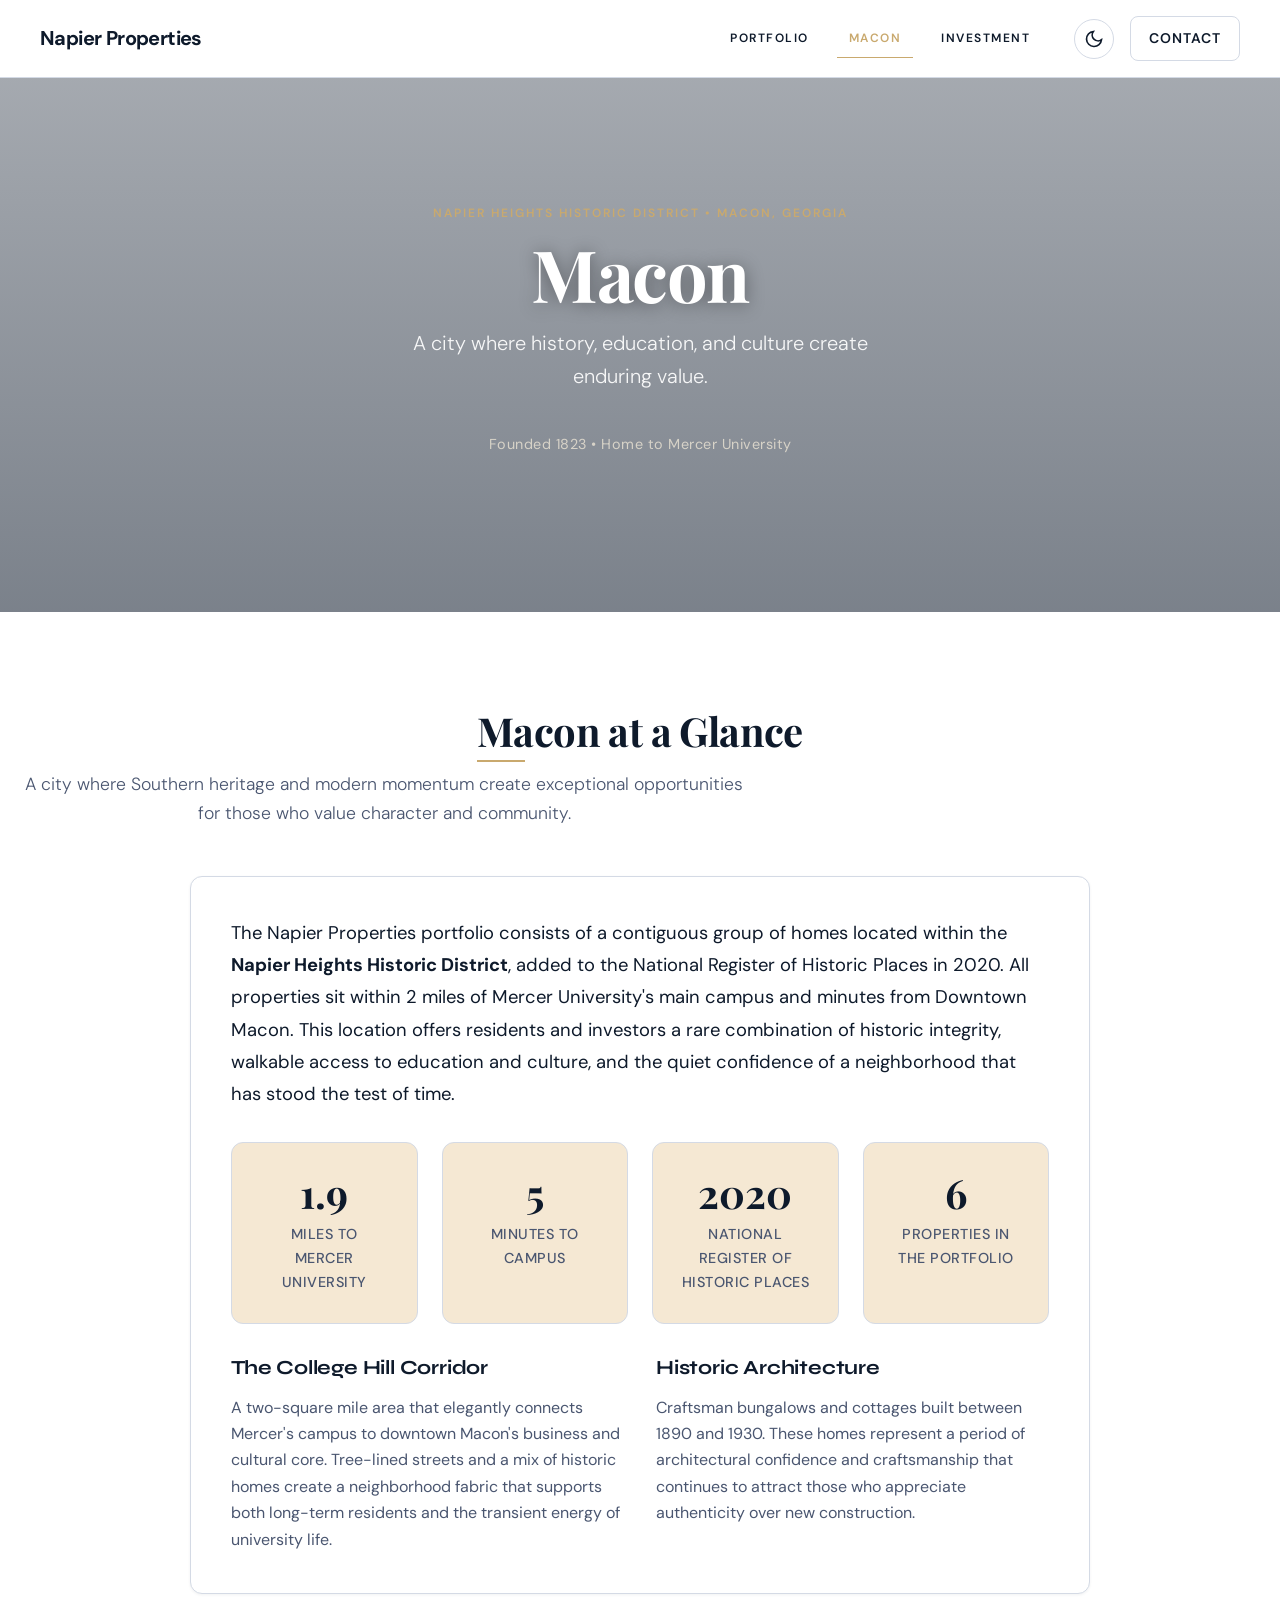
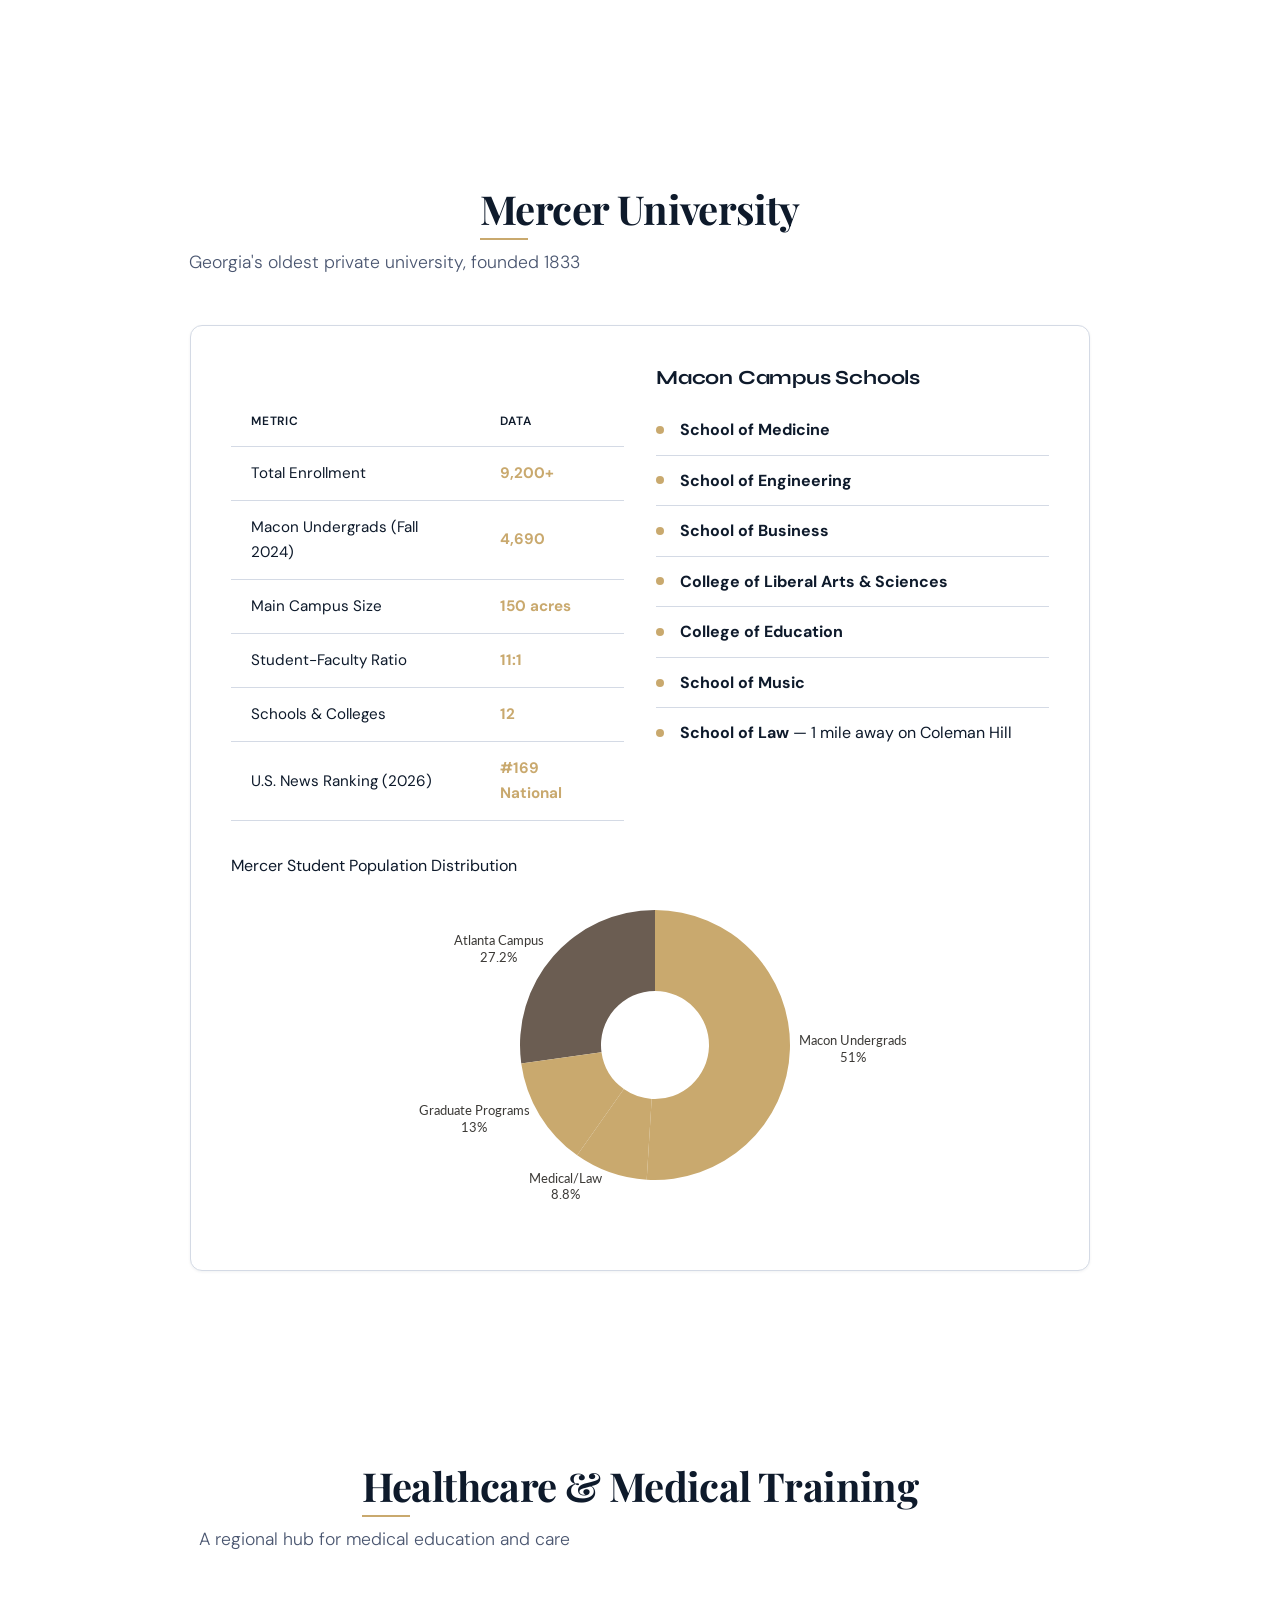
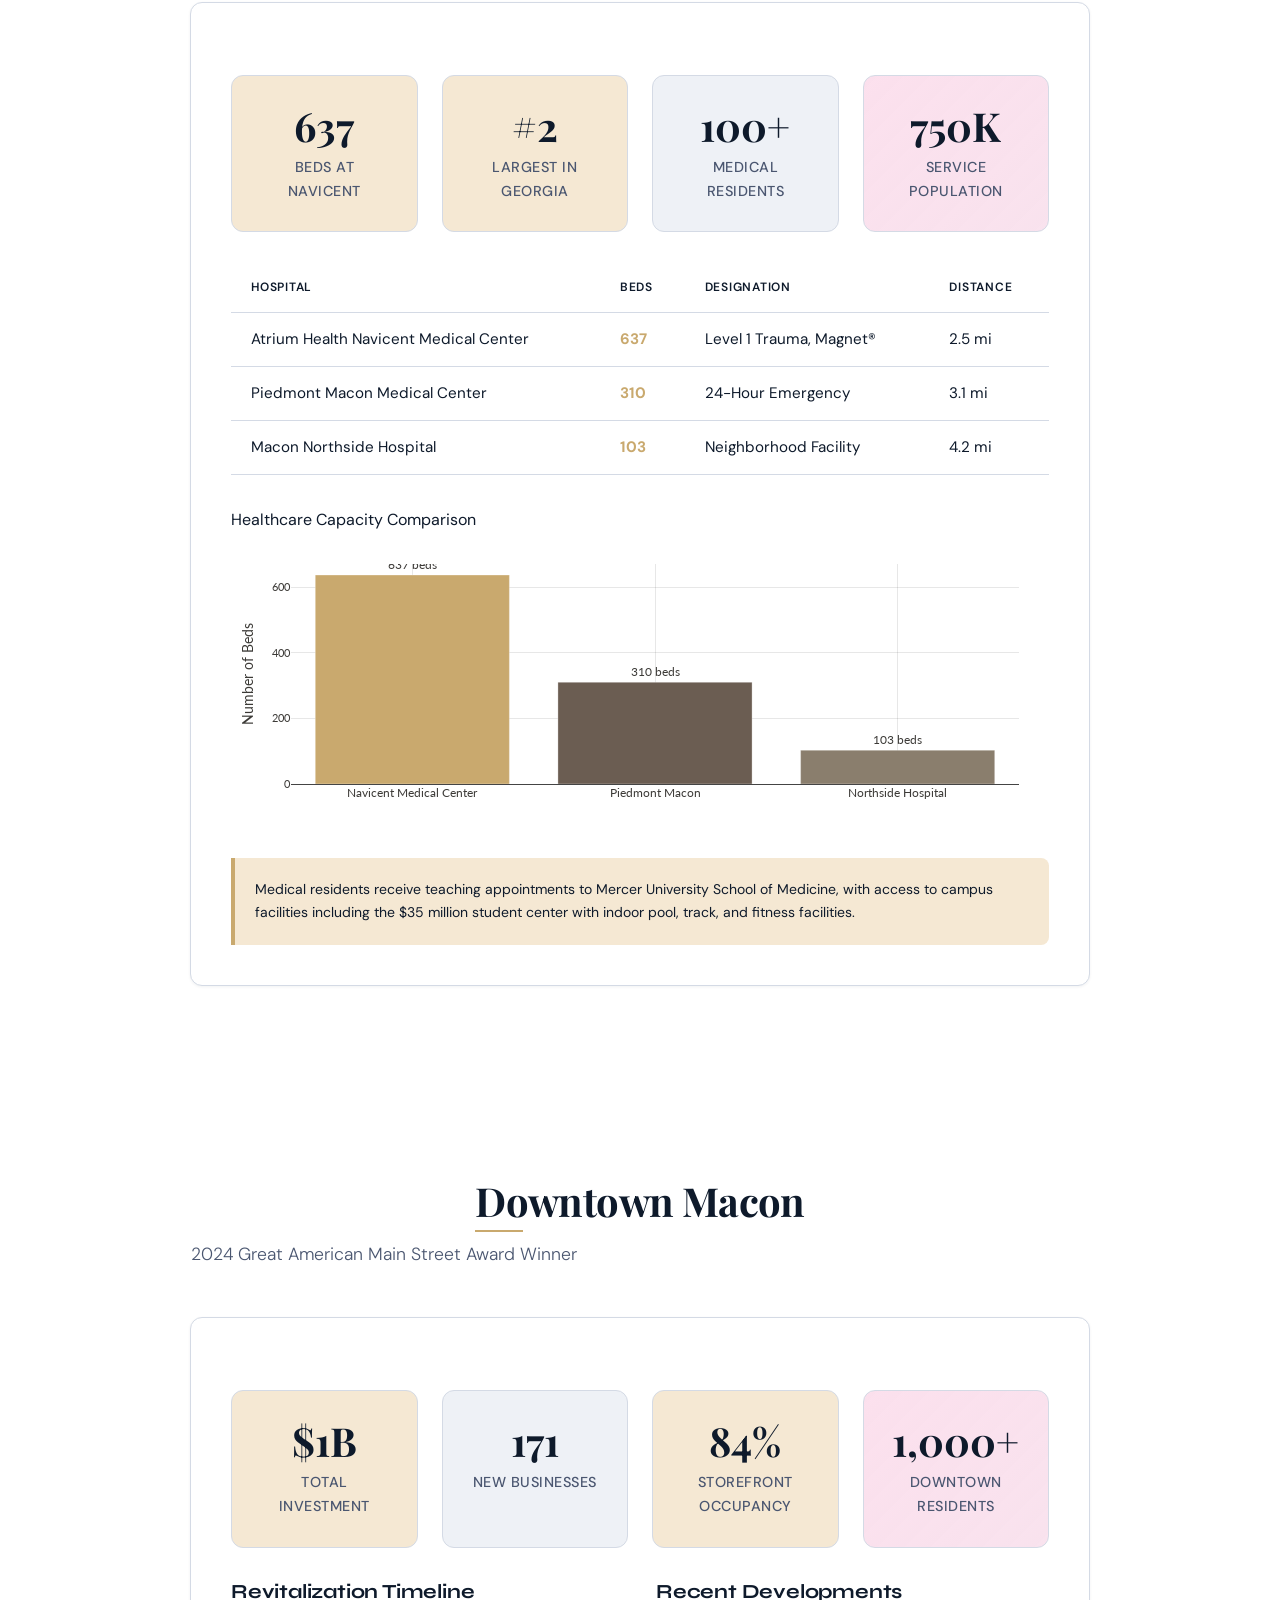
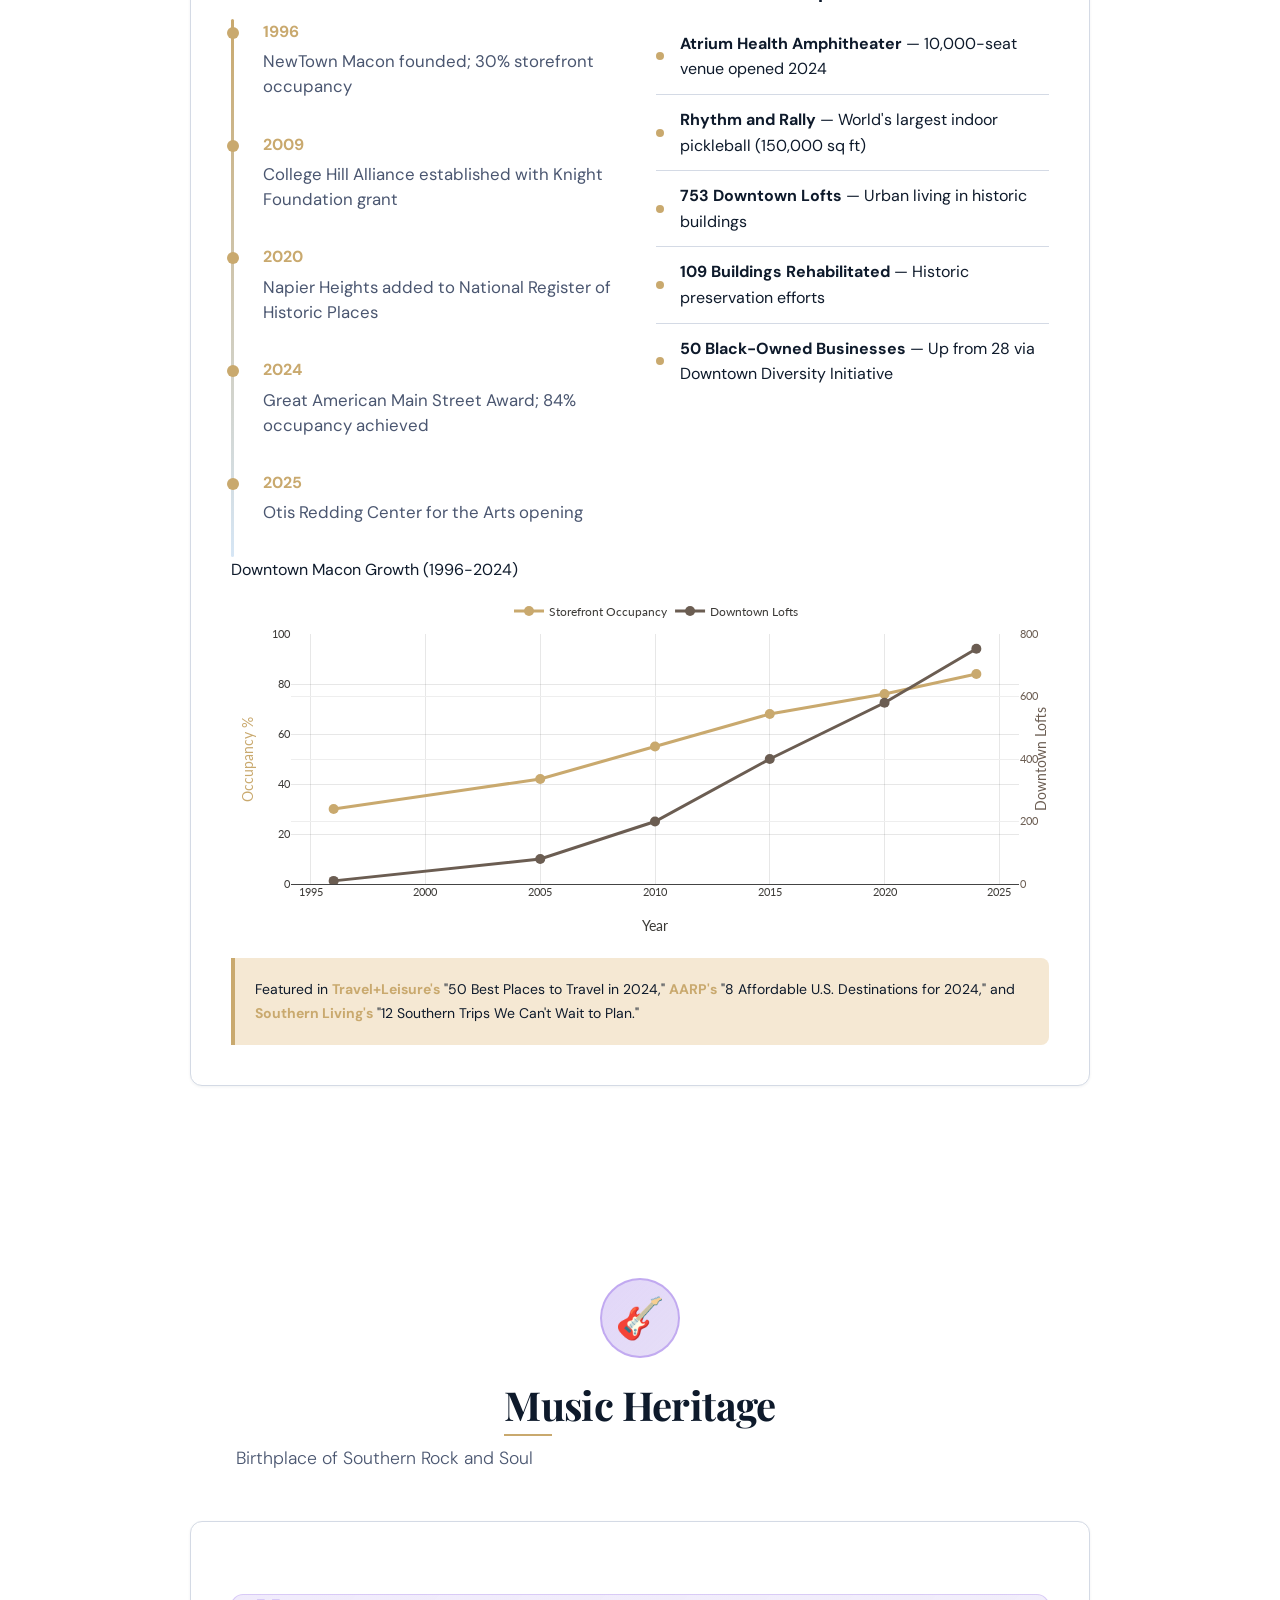
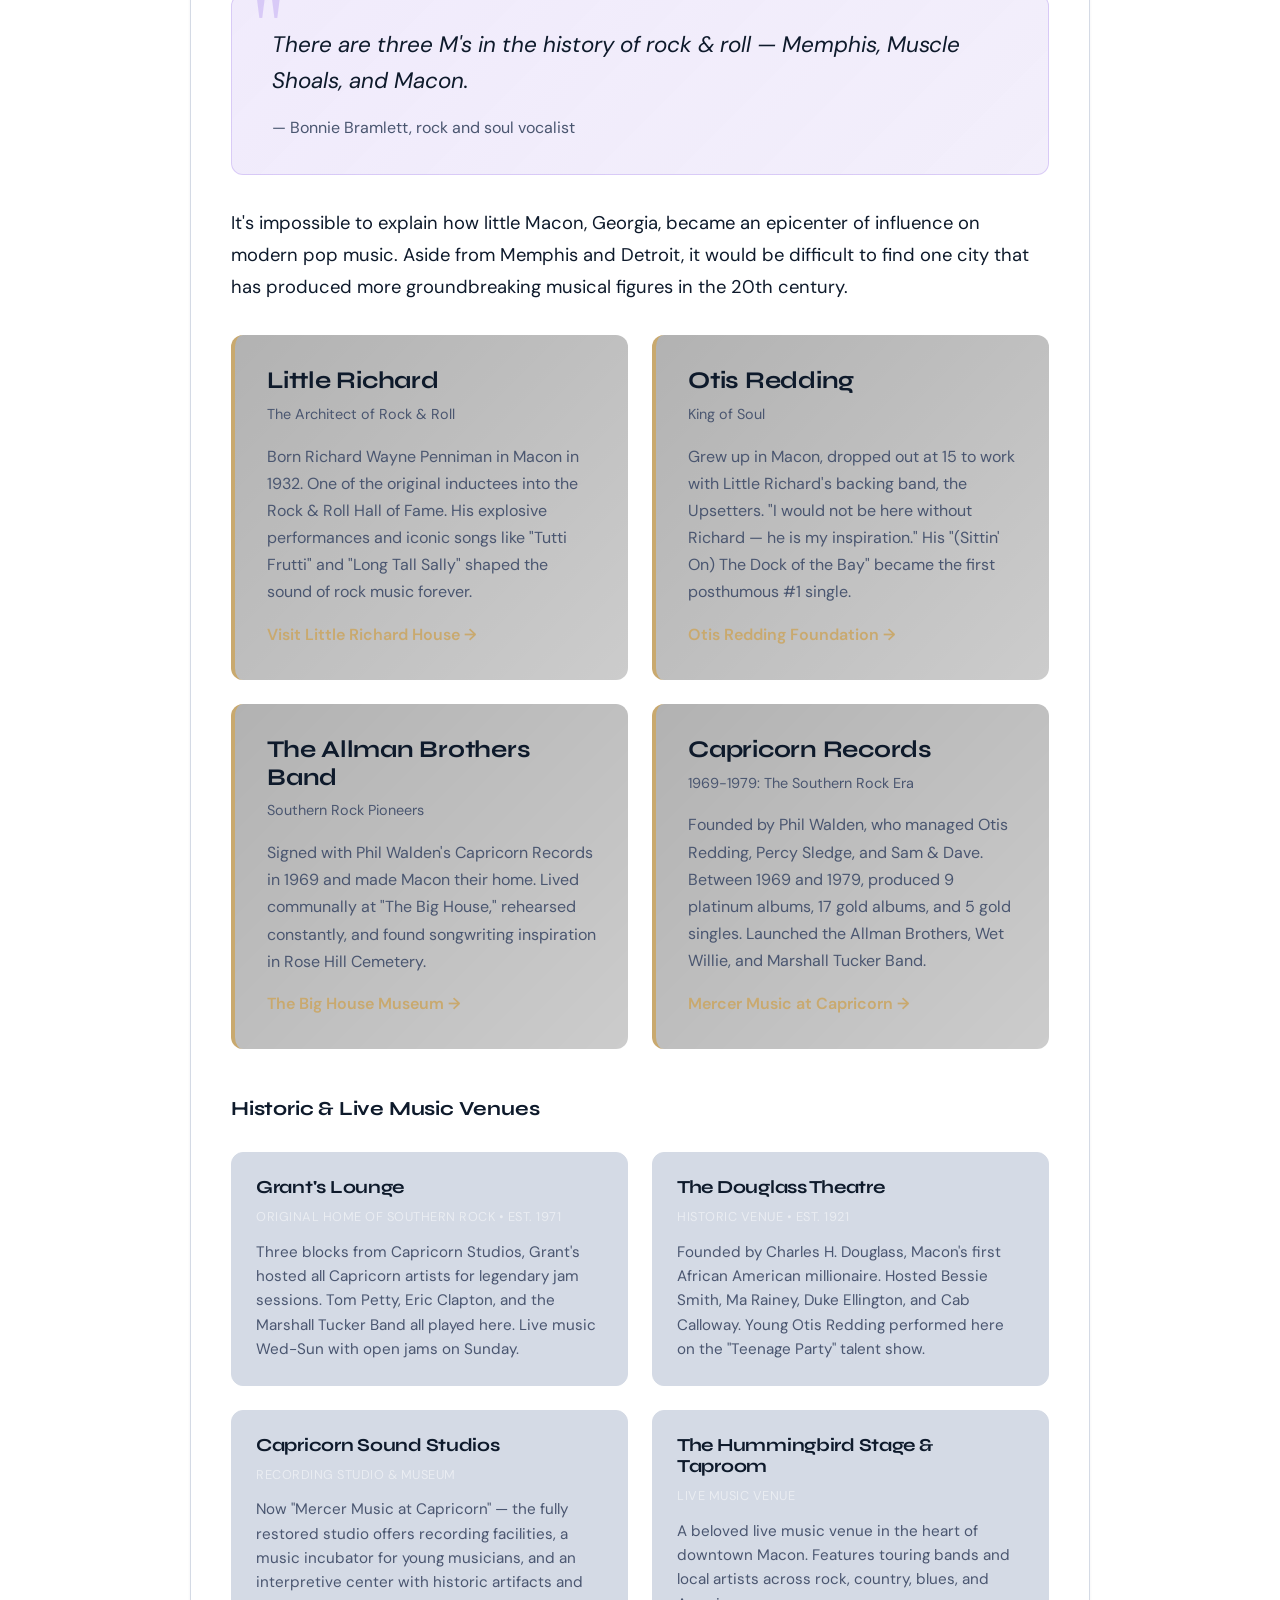
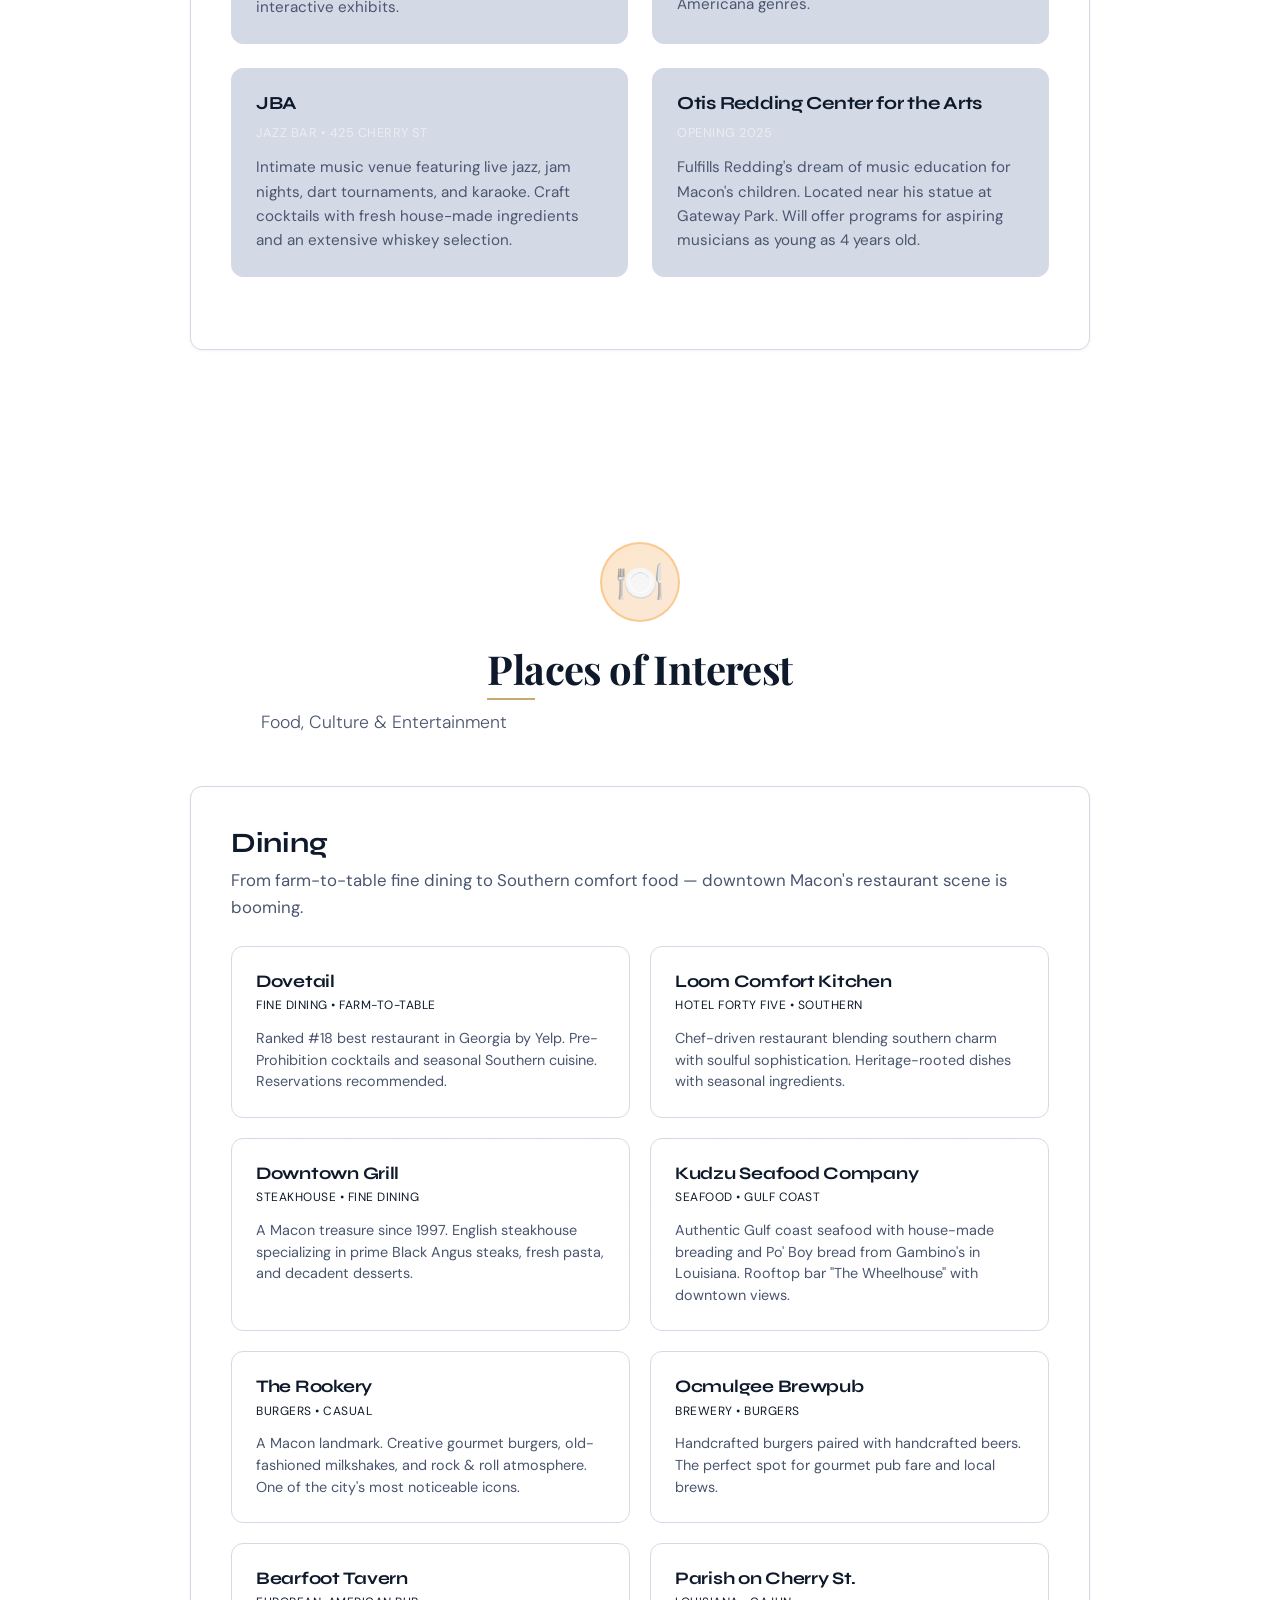
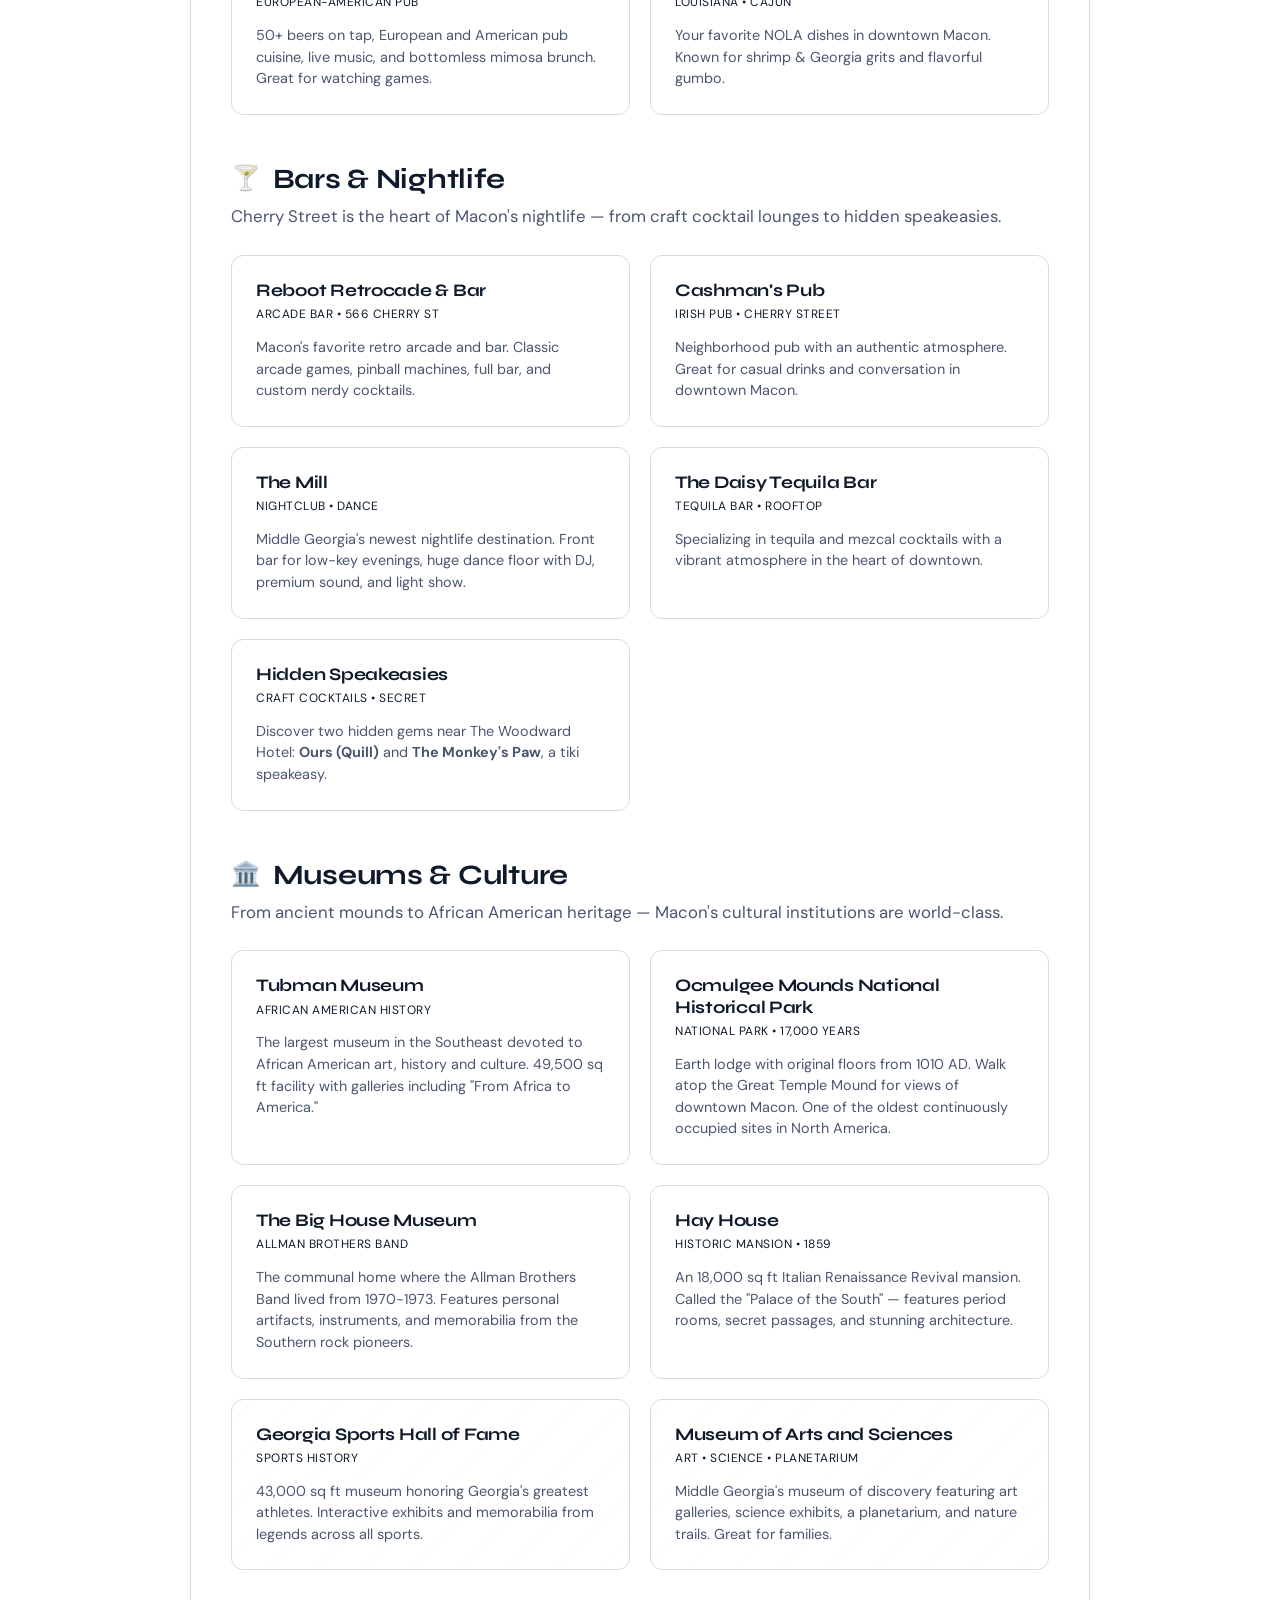
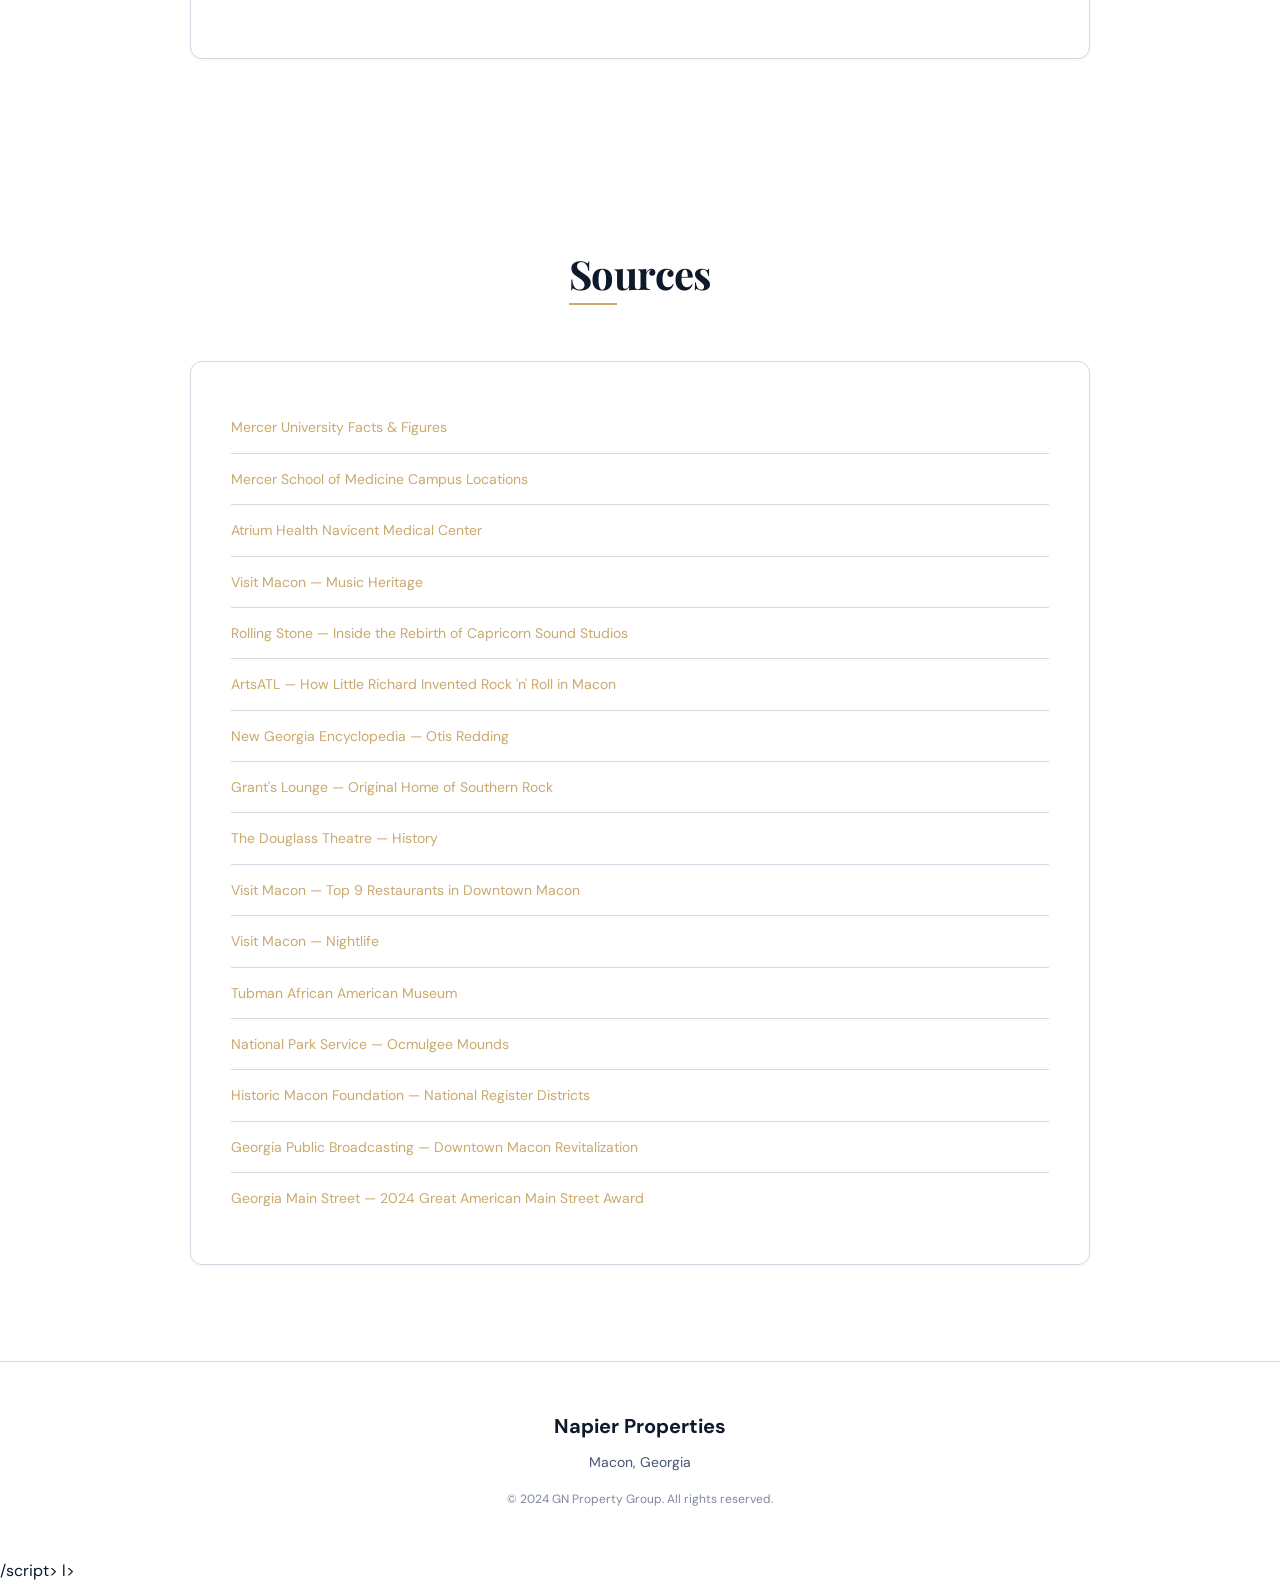
==== macon.html @ 29e61c4e "Initial site: GN Property Group Napier portfolio Co-Authored-By: Claude Fable 5 <noreply@anthropic.c" ====
<!DOCTYPE html>
<html lang="en" data-theme="light">
<head>
    <meta charset="UTF-8">
    <meta name="viewport" content="width=device-width, initial-scale=1.0">
    <title>Get to Know Macon | Napier Properties</title>

    <!-- SEO Meta Tags -->
    <meta name="description" content="Discover Macon, Georgia - home to Mercer University, world-class healthcare, and a legendary music heritage. Learn about the vibrant downtown, dining, and culture near Napier Properties.">
    <meta name="keywords" content="Macon Georgia, Mercer University, Otis Redding, Allman Brothers, downtown Macon, Capricorn Records, Macon restaurants">
    <meta name="author" content="GN Property Group">

    <!-- Open Graph / Social Media -->
    <meta property="og:title" content="Get to Know Macon | Napier Properties">
    <meta property="og:description" content="Discover Macon, Georgia - a city of music, medicine, and momentum. Home to Mercer University and legendary music heritage.">
    <meta property="og:type" content="website">
    <meta property="og:image" content="images/1045-patterson/1045 Patterson St.jpg">

    <!-- Favicon -->
    <link rel="icon" type="image/svg+xml" href="favicon.svg">

    <!-- Fonts: Syne (display) + DM Sans (body) from Forged theme + Lato + Playfair (page heritage) -->
    <link rel="preconnect" href="https://fonts.googleapis.com">
    <link rel="preconnect" href="https://fonts.gstatic.com" crossorigin>
    <link href="https://fonts.googleapis.com/css2?family=Syne:wght@500;600;700&family=DM+Sans:wght@400;500;700&family=Lato:wght@300;400;700&family=Playfair+Display:wght@700&display=swap" rel="stylesheet">

    <!-- Plotly.js for interactive charts -->
    <script src="https://cdn.plot.ly/plotly-2.27.0.min.js"></script>

    <!-- CSS Modules -->
    <link rel="stylesheet" href="css/main.css">
    <link rel="stylesheet" href="css/components.css">
    <link rel="stylesheet" href="css/gallery.css">
    <link rel="stylesheet" href="css/responsive.css">

    <!-- Page-specific styles: Premium modern real estate aesthetic (lodge palette, high-end feel) -->
    <style>
        /* Refined typography & spacing for high-end feel */
        .macon-page {
            --section-gap: 5rem;
        }

        .macon-page .lead-text {
            font-size: 1.25rem;
            line-height: 1.75;
            max-width: 70ch;
        }

        .macon-page h1, .macon-page .hero-title {
            font-family: 'Playfair Display', Georgia, serif;
            letter-spacing: -0.02em;
        }

        .macon-page .section-title {
            font-family: 'Playfair Display', Georgia, serif;
            font-size: 2.5rem;
            letter-spacing: -0.015em;
            position: relative;
            display: inline-block;
        }

        .macon-page .section-title:after {
            content: '';
            position: absolute;
            bottom: -8px;
            left: 0;
            width: 48px;
            height: 2px;
            background: var(--accent);
        }

        .macon-page .section-subtitle {
            font-size: 1.1rem;
            color: var(--text-light);
            max-width: 60ch;
        }

        .macon-page .content-card {
            background: var(--bg-card);
            border: 1px solid var(--border);
            padding: 2.75rem;
            border-radius: var(--radius-lg);
        }

        /* Premium modern styles for Macon page (lodge palette, high-end RE) */
        .macon-hero {
            /* Forged clean: minimal overlay for legibility on photo */
            background: linear-gradient(180deg, rgba(14,26,43,0.35) 0%, rgba(14,26,43,0.55) 100%), url('images/1045-patterson/1045 Patterson St.jpg');
            background-size: cover;
            background-position: center;
            min-height: 68vh;
        }

        .stats-grid {
            display: grid;
            grid-template-columns: repeat(auto-fit, minmax(160px, 1fr));
            gap: 1.25rem;
            margin: 2.5rem 0;
        }

        .stat-card {
            background: var(--bg-card);
            border: 1px solid var(--border);
            border-radius: var(--radius-md);
            padding: 1.5rem 1.75rem;
            text-align: left;
        }

        .stat-value {
            font-family: 'Playfair Display', Georgia, serif;
            font-size: 2.25rem;
            font-weight: 700;
            color: var(--text);
            line-height: 1;
            margin-bottom: 0.25rem;
        }

        .stat-label {
            font-size: 0.8rem;
            color: var(--text-light);
            text-transform: uppercase;
            letter-spacing: 1px;
            font-weight: 500;
        }

        /* Clean data tables */
        .data-table-wrapper {
            margin: 2rem 0;
            overflow-x: auto;
        }

        .data-table {
            width: 100%;
            border-collapse: collapse;
            font-size: 0.95rem;
        }

        .data-table th,
        .data-table td {
            padding: 0.875rem 1.25rem;
            text-align: left;
            border-bottom: 1px solid var(--border);
        }

        .data-table th {
            background: var(--bg-card);
            color: var(--text);
            font-weight: 600;
            text-transform: uppercase;
            font-size: 0.75rem;
            letter-spacing: 0.75px;
        }

        .data-table .number {
            font-weight: 700;
            color: var(--accent);
        }

        /* Stats grid */
        .stats-grid {
            display: grid;
            grid-template-columns: repeat(auto-fit, minmax(180px, 1fr));
            gap: 1.5rem;
            margin: 2rem 0;
        }

        .stat-card {
            background: var(--accent-faint);
            border: 1px solid var(--border);
            border-radius: var(--radius-lg);
            padding: 1.75rem;
            text-align: center;
            transition: transform 0.3s ease, box-shadow 0.3s ease;
        }

        .stat-card:hover {
            transform: translateY(-4px);
            box-shadow: 0 10px 40px rgba(49, 130, 206, 0.2);
        }

        .stat-card.gold {
            background: var(--accent2-glow, #fef3e8);
            border: 1px solid var(--border);
            border-color: var(--border);
        }

        

        .stat-card.purple {
            background: var(--surface2);
            border: 1px solid var(--border);
            border-color: var(--border);
        }

        

        .stat-card.gold {
            background: var(--accent-faint);
            border: 1px solid var(--border);
            border-color: var(--border);
        }

        

        .stat-card.pink {
            background: linear-gradient(135deg, rgba(237, 100, 166, 0.2) 0%, rgba(213, 63, 140, 0.15) 100%);
            border-color: var(--border);
        }

        

        .stat-value {
            font-size: 2.5rem;
            font-weight: 700;
            color: var(--text);
            line-height: 1.1;
        }

        .stat-label {
            font-size: 0.9rem;
            color: var(--text-light);
            margin-top: 0.5rem;
            text-transform: uppercase;
            letter-spacing: 0.5px;
        }

        /* Two column layout */
        .two-col {
            display: grid;
            grid-template-columns: 1fr 1fr;
            gap: 2rem;
            align-items: start;
        }

        @media (max-width: 768px) {
            .two-col {
                grid-template-columns: 1fr;
            }
        }

        /* Timeline */
        .timeline {
            position: relative;
            padding-left: 2rem;
        }

        .timeline::before {
            content: '';
            position: absolute;
            left: 0;
            top: 0;
            bottom: 0;
            width: 3px;
            background: linear-gradient(180deg, var(--accent) 0%, rgba(49, 130, 206, 0.2) 100%);
            border-radius: 3px;
        }

        .timeline-item {
            position: relative;
            padding-bottom: 2rem;
        }

        .timeline-item::before {
            content: '';
            position: absolute;
            left: -2rem;
            top: 0.5rem;
            width: 12px;
            height: 12px;
            background: var(--accent);
            border-radius: 50%;
            transform: translateX(-50%);
            margin-left: 1.5px;
        }

        .timeline-year {
            font-size: 1rem;
            font-weight: 700;
            color: var(--accent);
            margin-bottom: 0.25rem;
        }

        .timeline-text {
            font-size: 1.05rem;
            color: var(--text-light);
            line-height: 1.5;
        }

        /* Music Heritage Cards */
        .legend-grid {
            display: grid;
            grid-template-columns: repeat(auto-fit, minmax(280px, 1fr));
            gap: 1.5rem;
            margin: 2rem 0;
        }

        .legend-card {
            background: linear-gradient(135deg, rgba(0, 0, 0, 0.3) 0%, rgba(0, 0, 0, 0.2) 100%);
            border-radius: var(--radius-lg);
            padding: 2rem;
            border-left: 4px solid;
            transition: transform 0.3s ease, box-shadow 0.3s ease;
        }

        .legend-card:hover {
            transform: translateY(-4px);
            box-shadow: 0 15px 40px rgba(0, 0, 0, 0.3);
        }

        .legend-card.gold { border-left-color: var(--accent); }
        .legend-card.purple { border-left-color: var(--accent); }
        .legend-card.gold { border-left-color: var(--accent); }
        .legend-card.pink { border-left-color: var(--accent); }

        .legend-card h3 {
            font-size: 1.5rem;
            color: var(--text);
            margin-bottom: 0.5rem;
        }

        .legend-card .subtitle {
            font-size: 0.9rem;
            color: var(--text-light);
            margin-bottom: 1rem;
        }

        .legend-card p {
            color: var(--text-light);
            line-height: 1.7;
            margin-bottom: 1rem;
        }

        .legend-card a.venue-link {
            display: inline-flex;
            align-items: center;
            gap: 0.5rem;
            color: var(--accent);
            text-decoration: none;
            font-weight: 600;
            transition: all 0.2s ease;
        }

        .legend-card a.venue-link:hover {
            color: var(--text);
            gap: 0.75rem;
        }

        /* Quote callout */
        .quote-callout {
            background: linear-gradient(135deg, rgba(159, 122, 234, 0.15) 0%, rgba(128, 90, 213, 0.1) 100%);
            border: 1px solid rgba(159, 122, 234, 0.3);
            border-radius: var(--radius-lg);
            padding: 2rem 2.5rem;
            margin: 2rem 0;
            position: relative;
        }

        .quote-callout::before {
            content: '"';
            position: absolute;
            top: -10px;
            left: 20px;
            font-size: 5rem;
            color: rgba(159, 122, 234, 0.3);
            font-family: Georgia, serif;
            line-height: 1;
        }

        .quote-callout blockquote {
            font-size: 1.4rem;
            font-style: italic;
            color: var(--text);
            line-height: 1.6;
            margin: 0;
        }

        .quote-callout cite {
            display: block;
            margin-top: 1rem;
            font-size: 1rem;
            color: var(--text-light);
            font-style: normal;
        }

        /* Venue grid */
        .venue-grid {
            display: grid;
            grid-template-columns: repeat(auto-fit, minmax(300px, 1fr));
            gap: 1.5rem;
            margin: 2rem 0;
        }

        .venue-card {
            background: var(--border);
            border-radius: var(--radius-lg);
            padding: 1.5rem;
            border: 1px solid var(--border);
            transition: all 0.3s ease;
        }

        .venue-card:hover {
            background: var(--border);
            border-color: var(--border);
            transform: translateY(-2px);
        }

        .venue-card h4 {
            color: var(--text);
            font-size: 1.15rem;
            margin-bottom: 0.5rem;
        }

        .venue-card h4 a {
            color: var(--text);
            text-decoration: none;
            transition: color 0.2s ease;
        }

        .venue-card h4 a:hover {
            color: var(--accent);
        }

        .venue-card .venue-type {
            font-size: 0.8rem;
            text-transform: uppercase;
            letter-spacing: 0.5px;
            color: rgba(255, 255, 255, 0.5);
            margin-bottom: 0.75rem;
        }

        .venue-card p {
            color: var(--text-light);
            font-size: 0.95rem;
            line-height: 1.6;
        }

        /* Places of Interest Categories */
        .poi-section {
            margin-bottom: 3rem;
        }

        .poi-section h3 {
            font-size: 1.75rem;
            color: var(--text);
            margin-bottom: 0.5rem;
            display: flex;
            align-items: center;
            gap: 0.75rem;
        }

        .poi-section h3 .emoji {
            font-size: 1.5rem;
        }

        .poi-section .section-desc {
            color: var(--text-light);
            margin-bottom: 1.5rem;
            font-size: 1.05rem;
        }

        .poi-grid {
            display: grid;
            grid-template-columns: repeat(auto-fit, minmax(280px, 1fr));
            gap: 1.25rem;
        }

        .poi-card {
            background: linear-gradient(135deg, rgba(255, 255, 255, 0.08) 0%, rgba(255, 255, 255, 0.03) 100%);
            border: 1px solid var(--border);
            border-radius: var(--radius-lg);
            padding: 1.5rem;
            transition: all 0.3s ease;
        }

        .poi-card:hover {
            background: linear-gradient(135deg, rgba(255, 255, 255, 0.12) 0%, rgba(255, 255, 255, 0.06) 100%);
            border-color: var(--border);
            transform: translateY(-3px);
            box-shadow: 0 10px 30px rgba(0, 0, 0, 0.2);
        }

        .poi-card h4 {
            margin-bottom: 0.25rem;
        }

        .poi-card h4 a {
            color: var(--text);
            text-decoration: none;
            font-size: 1.1rem;
            transition: color 0.2s ease;
        }

        .poi-card h4 a:hover {
            color: var(--accent);
        }

        .poi-card .poi-type {
            font-size: 0.75rem;
            text-transform: uppercase;
            letter-spacing: 0.5px;
            margin-bottom: 0.75rem;
        }

        
        
        
        

        .poi-card p {
            color: var(--text-light);
            font-size: 0.9rem;
            line-height: 1.5;
        }

        /* Colorful section headers */
        .section-header-colored {
            text-align: center;
            margin-bottom: 3rem;
        }

        .section-header-colored .section-icon {
            width: 80px;
            height: 80px;
            border-radius: 50%;
            display: flex;
            align-items: center;
            justify-content: center;
            margin: 0 auto 1.5rem;
            font-size: 2.5rem;
        }

        .section-icon.music {
            background: linear-gradient(135deg, rgba(159, 122, 234, 0.3) 0%, rgba(128, 90, 213, 0.2) 100%);
            border: 2px solid rgba(159, 122, 234, 0.5);
        }

        .section-icon.food {
            background: linear-gradient(135deg, rgba(246, 173, 85, 0.3) 0%, rgba(237, 137, 54, 0.2) 100%);
            border: 2px solid rgba(246, 173, 85, 0.5);
        }
    </style>

    <!-- Additional premium redesign styles -->
    <style>
        .macon-page .hero-eyebrow {
            display: inline-block;
            font-size: 0.75rem;
            letter-spacing: 2px;
            text-transform: uppercase;
            color: var(--accent);
            margin-bottom: 0.75rem;
            font-weight: 600;
        }

        .macon-page .hero-meta {
            margin-top: 1.5rem;
            font-size: 0.9rem;
            color: rgba(241, 234, 216, 0.75);
            letter-spacing: 0.5px;
        }

        .macon-page .content-section {
            padding: 4rem 0;
        }

        .macon-page .content-card {
            background: var(--bg-card);
            border: 1px solid var(--border);
            padding: 2.5rem;
        }

        .macon-page .section-title {
            font-family: 'Playfair Display', Georgia, serif;
        }

        .macon-page .lead-text {
            font-size: 1.15rem;
            max-width: 65ch;
        }
    </style>
</head>
<body class="macon-page">
    <!-- ============================================
         HEADER COMPONENT
         ============================================ -->
    <header class="sticky-nav" id="header">
        <div class="nav-container">
            <a href="index.html" class="nav-logo">Napier Properties</a>
            <nav class="nav-links">
                <a href="index.html#portfolio" class="nav-link">Portfolio</a>
                <a href="macon.html" class="nav-link active">Macon</a>
                <a href="rent.html" class="nav-link">Investment</a>
                <button class="btn-icon" id="themeToggleBtn" aria-label="Toggle Theme" style="margin-left: 1rem;">
                    <svg width="20" height="20" viewBox="0 0 24 24" fill="none" stroke="currentColor" stroke-width="2">
                        <path d="M21 12.79A9 9 0 1 1 11.21 3 7 7 0 0 0 21 12.79z"></path>
                    </svg>
                </button>
                <a href="mailto:gnpropertygroup@gmail.com" class="btn-glass nav-contact-btn">Contact</a>
            </nav>
        </div>
    </header>

    <!-- ============================================
         HERO SECTION - Modern premium
         ============================================ -->
    <section class="hero hero-short macon-hero" id="hero">
        <div class="hero-content">
            <div class="hero-eyebrow">Napier Heights Historic District • Macon, Georgia</div>
            <h1 class="hero-title">Macon</h1>
            <p class="hero-subtitle">A city where history, education, and culture create enduring value.</p>
            <div class="hero-meta">
                <span>Founded 1823</span>
                <span> • </span>
                <span>Home to Mercer University</span>
            </div>
        </div>
    </section>

    <!-- ============================================
         MACON AT A GLANCE
         ============================================ -->
    <section class="content-section" id="location">
        <div class="section-container">
            <div class="section-header">
                <h2 class="section-title">Macon at a Glance</h2>
                <p class="section-subtitle">A city where Southern heritage and modern momentum create exceptional opportunities for those who value character and community.</p>
            </div>

            <div class="content-card">
                <p class="lead-text">The Napier Properties portfolio consists of a contiguous group of homes located within the <strong>Napier Heights Historic District</strong>, added to the National Register of Historic Places in 2020. All properties sit within 2 miles of Mercer University's main campus and minutes from Downtown Macon. This location offers residents and investors a rare combination of historic integrity, walkable access to education and culture, and the quiet confidence of a neighborhood that has stood the test of time.</p>

                <div class="stats-grid">
                    <div class="stat-card">
                        <div class="stat-value">1.9</div>
                        <div class="stat-label">Miles to Mercer University</div>
                    </div>
                    <div class="stat-card">
                        <div class="stat-value">5</div>
                        <div class="stat-label">Minutes to Campus</div>
                    </div>
                    <div class="stat-card">
                        <div class="stat-value">2020</div>
                        <div class="stat-label">National Register of Historic Places</div>
                    </div>
                    <div class="stat-card">
                        <div class="stat-value">6</div>
                        <div class="stat-label">Properties in the Portfolio</div>
                    </div>
                </div>

                <div class="two-col">
                    <div>
                        <h3 class="card-heading" style="margin-top:0;">The College Hill Corridor</h3>
                        <p>A two-square mile area that elegantly connects Mercer's campus to downtown Macon's business and cultural core. Tree-lined streets and a mix of historic homes create a neighborhood fabric that supports both long-term residents and the transient energy of university life.</p>
                    </div>
                    <div>
                        <h3 class="card-heading" style="margin-top:0;">Historic Architecture</h3>
                        <p>Craftsman bungalows and cottages built between 1890 and 1930. These homes represent a period of architectural confidence and craftsmanship that continues to attract those who appreciate authenticity over new construction.</p>
                    </div>
                </div>
            </div>
        </div>
    </section>

    <!-- ============================================
         MERCER UNIVERSITY SECTION
         ============================================ -->
    <section class="content-section alt-bg" id="mercer">
        <div class="section-container">
            <div class="section-header">
                <h2 class="section-title">Mercer University</h2>
                <p class="section-subtitle">Georgia's oldest private university, founded 1833</p>
            </div>

            <div class="content-card">
                <div class="two-col">
                    <div>
                        <div class="data-table-wrapper">
                            <table class="data-table">
                                <thead>
                                    <tr>
                                        <th>Metric</th>
                                        <th>Data</th>
                                    </tr>
                                </thead>
                                <tbody>
                                    <tr>
                                        <td>Total Enrollment</td>
                                        <td class="number">9,200+</td>
                                    </tr>
                                    <tr>
                                        <td>Macon Undergrads (Fall 2024)</td>
                                        <td class="number">4,690</td>
                                    </tr>
                                    <tr>
                                        <td>Main Campus Size</td>
                                        <td class="number">150 acres</td>
                                    </tr>
                                    <tr>
                                        <td>Student-Faculty Ratio</td>
                                        <td class="number">11:1</td>
                                    </tr>
                                    <tr>
                                        <td>Schools & Colleges</td>
                                        <td class="number">12</td>
                                    </tr>
                                    <tr class="highlight-row">
                                        <td>U.S. News Ranking (2026)</td>
                                        <td class="number">#169 National</td>
                                    </tr>
                                </tbody>
                            </table>
                        </div>
                    </div>
                    <div>
                        <h3 class="card-heading">Macon Campus Schools</h3>
                        <ul class="feature-list">
                            <li><strong><a href="https://medicine.mercer.edu/" target="_blank" rel="noopener">School of Medicine</a></strong></li>
                            <li><strong><a href="https://engineering.mercer.edu/" target="_blank" rel="noopener">School of Engineering</a></strong></li>
                            <li><strong><a href="https://business.mercer.edu/" target="_blank" rel="noopener">School of Business</a></strong></li>
                            <li><strong><a href="https://liberalarts.mercer.edu/" target="_blank" rel="noopener">College of Liberal Arts & Sciences</a></strong></li>
                            <li><strong><a href="https://education.mercer.edu/" target="_blank" rel="noopener">College of Education</a></strong></li>
                            <li><strong><a href="https://music.mercer.edu/" target="_blank" rel="noopener">School of Music</a></strong></li>
                            <li><strong><a href="https://law.mercer.edu/" target="_blank" rel="noopener">School of Law</a></strong> — 1 mile away on Coleman Hill</li>
                        </ul>
                    </div>
                </div>

                <div class="chart-container">
                    <div class="chart-title">Mercer Student Population Distribution</div>
                    <div id="mercerChart"></div>
                </div>
            </div>
        </div>
    </section>

    <!-- ============================================
         HEALTHCARE SECTION
         ============================================ -->
    <section class="content-section" id="healthcare">
        <div class="section-container">
            <div class="section-header">
                <h2 class="section-title">Healthcare & Medical Training</h2>
                <p class="section-subtitle">A regional hub for medical education and care</p>
            </div>

            <div class="content-card">
                <div class="stats-grid">
                    <div class="stat-card gold">
                        <div class="stat-value">637</div>
                        <div class="stat-label">Beds at Navicent</div>
                    </div>
                    <div class="stat-card gold">
                        <div class="stat-value">#2</div>
                        <div class="stat-label">Largest in Georgia</div>
                    </div>
                    <div class="stat-card purple">
                        <div class="stat-value">100+</div>
                        <div class="stat-label">Medical Residents</div>
                    </div>
                    <div class="stat-card pink">
                        <div class="stat-value">750K</div>
                        <div class="stat-label">Service Population</div>
                    </div>
                </div>

                <div class="data-table-wrapper">
                    <table class="data-table">
                        <thead>
                            <tr>
                                <th>Hospital</th>
                                <th>Beds</th>
                                <th>Designation</th>
                                <th>Distance</th>
                            </tr>
                        </thead>
                        <tbody>
                            <tr class="highlight-row">
                                <td><a href="https://navicenthealth.org/service-center/the-medical-center" target="_blank" rel="noopener">Atrium Health Navicent Medical Center</a></td>
                                <td class="number">637</td>
                                <td>Level 1 Trauma, Magnet®</td>
                                <td>2.5 mi</td>
                            </tr>
                            <tr>
                                <td><a href="https://www.piedmont.org/locations/piedmont-macon" target="_blank" rel="noopener">Piedmont Macon Medical Center</a></td>
                                <td class="number">310</td>
                                <td>24-Hour Emergency</td>
                                <td>3.1 mi</td>
                            </tr>
                            <tr>
                                <td><a href="https://www.northside.com/locations/northside-hospital-macon" target="_blank" rel="noopener">Macon Northside Hospital</a></td>
                                <td class="number">103</td>
                                <td>Neighborhood Facility</td>
                                <td>4.2 mi</td>
                            </tr>
                        </tbody>
                    </table>
                </div>

                <div class="chart-container">
                    <div class="chart-title">Healthcare Capacity Comparison</div>
                    <div id="hospitalChart"></div>
                </div>

                <div class="highlight-box">
                    <p>Medical residents receive teaching appointments to Mercer University School of Medicine, with access to campus facilities including the $35 million student center with indoor pool, track, and fitness facilities.</p>
                </div>
            </div>
        </div>
    </section>

    <!-- ============================================
         DOWNTOWN MACON SECTION
         ============================================ -->
    <section class="content-section alt-bg" id="downtown">
        <div class="section-container">
            <div class="section-header">
                <h2 class="section-title">Downtown Macon</h2>
                <p class="section-subtitle">2024 Great American Main Street Award Winner</p>
            </div>

            <div class="content-card">
                <div class="stats-grid">
                    <div class="stat-card gold">
                        <div class="stat-value">$1B</div>
                        <div class="stat-label">Total Investment</div>
                    </div>
                    <div class="stat-card purple">
                        <div class="stat-value">171</div>
                        <div class="stat-label">New Businesses</div>
                    </div>
                    <div class="stat-card gold">
                        <div class="stat-value">84%</div>
                        <div class="stat-label">Storefront Occupancy</div>
                    </div>
                    <div class="stat-card pink">
                        <div class="stat-value">1,000+</div>
                        <div class="stat-label">Downtown Residents</div>
                    </div>
                </div>

                <div class="two-col">
                    <div>
                        <h3 class="card-heading">Revitalization Timeline</h3>
                        <div class="timeline">
                            <div class="timeline-item">
                                <div class="timeline-year">1996</div>
                                <div class="timeline-text">NewTown Macon founded; 30% storefront occupancy</div>
                            </div>
                            <div class="timeline-item">
                                <div class="timeline-year">2009</div>
                                <div class="timeline-text">College Hill Alliance established with Knight Foundation grant</div>
                            </div>
                            <div class="timeline-item">
                                <div class="timeline-year">2020</div>
                                <div class="timeline-text">Napier Heights added to National Register of Historic Places</div>
                            </div>
                            <div class="timeline-item">
                                <div class="timeline-year">2024</div>
                                <div class="timeline-text">Great American Main Street Award; 84% occupancy achieved</div>
                            </div>
                            <div class="timeline-item">
                                <div class="timeline-year">2025</div>
                                <div class="timeline-text">Otis Redding Center for the Arts opening</div>
                            </div>
                        </div>
                    </div>
                    <div>
                        <h3 class="card-heading">Recent Developments</h3>
                        <ul class="feature-list">
                            <li><strong>Atrium Health Amphitheater</strong> — 10,000-seat venue opened 2024</li>
                            <li><strong>Rhythm and Rally</strong> — World's largest indoor pickleball (150,000 sq ft)</li>
                            <li><strong>753 Downtown Lofts</strong> — Urban living in historic buildings</li>
                            <li><strong>109 Buildings Rehabilitated</strong> — Historic preservation efforts</li>
                            <li><strong>50 Black-Owned Businesses</strong> — Up from 28 via Downtown Diversity Initiative</li>
                        </ul>
                    </div>
                </div>

                <div class="chart-container">
                    <div class="chart-title">Downtown Macon Growth (1996-2024)</div>
                    <div id="downtownChart"></div>
                </div>

                <div class="highlight-box">
                    <p>Featured in <em>Travel+Leisure's</em> "50 Best Places to Travel in 2024," <em>AARP's</em> "8 Affordable U.S. Destinations for 2024," and <em>Southern Living's</em> "12 Southern Trips We Can't Wait to Plan."</p>
                </div>
            </div>
        </div>
    </section>

    <!-- ============================================
         MUSIC HERITAGE SECTION
         ============================================ -->
    <section class="content-section" id="music">
        <div class="section-container">
            <div class="section-header-colored">
                <div class="section-icon music">🎸</div>
                <h2 class="section-title">Music Heritage</h2>
                <p class="section-subtitle">Birthplace of Southern Rock and Soul</p>
            </div>

            <div class="content-card">
                <div class="quote-callout">
                    <blockquote>There are three M's in the history of rock & roll — Memphis, Muscle Shoals, and Macon.</blockquote>
                    <cite>— Bonnie Bramlett, rock and soul vocalist</cite>
                </div>

                <p class="lead-text">It's impossible to explain how little Macon, Georgia, became an epicenter of influence on modern pop music. Aside from Memphis and Detroit, it would be difficult to find one city that has produced more groundbreaking musical figures in the 20th century.</p>

                <!-- Music Legends Grid -->
                <div class="legend-grid">
                    <div class="legend-card gold">
                        <h3>Little Richard</h3>
                        <div class="subtitle">The Architect of Rock & Roll</div>
                        <p>Born Richard Wayne Penniman in Macon in 1932. One of the original inductees into the Rock & Roll Hall of Fame. His explosive performances and iconic songs like "Tutti Frutti" and "Long Tall Sally" shaped the sound of rock music forever.</p>
                        <a href="https://visitmacon.org/music/little-richard/" target="_blank" rel="noopener" class="venue-link">
                            Visit Little Richard House →
                        </a>
                    </div>

                    <div class="legend-card purple">
                        <h3>Otis Redding</h3>
                        <div class="subtitle">King of Soul</div>
                        <p>Grew up in Macon, dropped out at 15 to work with Little Richard's backing band, the Upsetters. "I would not be here without Richard — he is my inspiration." His "(Sittin' On) The Dock of the Bay" became the first posthumous #1 single.</p>
                        <a href="https://otisreddingfoundation.org/" target="_blank" rel="noopener" class="venue-link">
                            Otis Redding Foundation →
                        </a>
                    </div>

                    <div class="legend-card gold">
                        <h3>The Allman Brothers Band</h3>
                        <div class="subtitle">Southern Rock Pioneers</div>
                        <p>Signed with Phil Walden's Capricorn Records in 1969 and made Macon their home. Lived communally at "The Big House," rehearsed constantly, and found songwriting inspiration in Rose Hill Cemetery.</p>
                        <a href="https://www.thebighousemuseum.com/" target="_blank" rel="noopener" class="venue-link">
                            The Big House Museum →
                        </a>
                    </div>

                    <div class="legend-card pink">
                        <h3>Capricorn Records</h3>
                        <div class="subtitle">1969-1979: The Southern Rock Era</div>
                        <p>Founded by Phil Walden, who managed Otis Redding, Percy Sledge, and Sam & Dave. Between 1969 and 1979, produced 9 platinum albums, 17 gold albums, and 5 gold singles. Launched the Allman Brothers, Wet Willie, and Marshall Tucker Band.</p>
                        <a href="https://capricorn.mercer.edu/" target="_blank" rel="noopener" class="venue-link">
                            Mercer Music at Capricorn →
                        </a>
                    </div>
                </div>

                <!-- Historic Venues -->
                <h3 class="card-heading" style="margin-top: 3rem;">Historic & Live Music Venues</h3>
                <div class="venue-grid">
                    <div class="venue-card">
                        <h4><a href="https://historicgrants.com/" target="_blank" rel="noopener">Grant's Lounge</a></h4>
                        <div class="venue-type">Original Home of Southern Rock • Est. 1971</div>
                        <p>Three blocks from Capricorn Studios, Grant's hosted all Capricorn artists for legendary jam sessions. Tom Petty, Eric Clapton, and the Marshall Tucker Band all played here. Live music Wed-Sun with open jams on Sunday.</p>
                    </div>

                    <div class="venue-card">
                        <h4><a href="https://www.douglasstheatre.org/" target="_blank" rel="noopener">The Douglass Theatre</a></h4>
                        <div class="venue-type">Historic Venue • Est. 1921</div>
                        <p>Founded by Charles H. Douglass, Macon's first African American millionaire. Hosted Bessie Smith, Ma Rainey, Duke Ellington, and Cab Calloway. Young Otis Redding performed here on the "Teenage Party" talent show.</p>
                    </div>

                    <div class="venue-card">
                        <h4><a href="https://capricorn.mercer.edu/" target="_blank" rel="noopener">Capricorn Sound Studios</a></h4>
                        <div class="venue-type">Recording Studio & Museum</div>
                        <p>Now "Mercer Music at Capricorn" — the fully restored studio offers recording facilities, a music incubator for young musicians, and an interpretive center with historic artifacts and interactive exhibits.</p>
                    </div>

                    <div class="venue-card">
                        <h4><a href="https://visitmacon.org/directory/hummingbird-stage-taproom/" target="_blank" rel="noopener">The Hummingbird Stage & Taproom</a></h4>
                        <div class="venue-type">Live Music Venue</div>
                        <p>A beloved live music venue in the heart of downtown Macon. Features touring bands and local artists across rock, country, blues, and Americana genres.</p>
                    </div>

                    <div class="venue-card">
                        <h4><a href="https://visitmacon.org/directory/jba/" target="_blank" rel="noopener">JBA</a></h4>
                        <div class="venue-type">Jazz Bar • 425 Cherry St</div>
                        <p>Intimate music venue featuring live jazz, jam nights, dart tournaments, and karaoke. Craft cocktails with fresh house-made ingredients and an extensive whiskey selection.</p>
                    </div>

                    <div class="venue-card">
                        <h4><a href="https://visitmacon.org/music/otis-redding/" target="_blank" rel="noopener">Otis Redding Center for the Arts</a></h4>
                        <div class="venue-type">Opening 2025</div>
                        <p>Fulfills Redding's dream of music education for Macon's children. Located near his statue at Gateway Park. Will offer programs for aspiring musicians as young as 4 years old.</p>
                    </div>
                </div>
            </div>
        </div>
    </section>

    <!-- ============================================
         PLACES OF INTEREST SECTION
         ============================================ -->
    <section class="content-section alt-bg" id="places">
        <div class="section-container">
            <div class="section-header-colored">
                <div class="section-icon food">🍽️</div>
                <h2 class="section-title">Places of Interest</h2>
                <p class="section-subtitle">Food, Culture & Entertainment</p>
            </div>

            <div class="content-card">
                <!-- DINING -->
                <div class="poi-section">
                    <h3>Dining</h3>
                    <p class="section-desc">From farm-to-table fine dining to Southern comfort food — downtown Macon's restaurant scene is booming.</p>

                    <div class="poi-grid">
                        <div class="poi-card">
                            <h4><a href="https://www.dovetailmacon.com/" target="_blank" rel="noopener">Dovetail</a></h4>
                            <div class="poi-type dining">Fine Dining • Farm-to-Table</div>
                            <p>Ranked #18 best restaurant in Georgia by Yelp. Pre-Prohibition cocktails and seasonal Southern cuisine. Reservations recommended.</p>
                        </div>

                        <div class="poi-card">
                            <h4><a href="https://loommacon.com/" target="_blank" rel="noopener">Loom Comfort Kitchen</a></h4>
                            <div class="poi-type dining">Hotel Forty Five • Southern</div>
                            <p>Chef-driven restaurant blending southern charm with soulful sophistication. Heritage-rooted dishes with seasonal ingredients.</p>
                        </div>

                        <div class="poi-card">
                            <h4><a href="https://www.downtowngrillmacon.com/" target="_blank" rel="noopener">Downtown Grill</a></h4>
                            <div class="poi-type dining">Steakhouse • Fine Dining</div>
                            <p>A Macon treasure since 1997. English steakhouse specializing in prime Black Angus steaks, fresh pasta, and decadent desserts.</p>
                        </div>

                        <div class="poi-card">
                            <h4><a href="https://www.kudzuseafood.com/" target="_blank" rel="noopener">Kudzu Seafood Company</a></h4>
                            <div class="poi-type dining">Seafood • Gulf Coast</div>
                            <p>Authentic Gulf coast seafood with house-made breading and Po' Boy bread from Gambino's in Louisiana. Rooftop bar "The Wheelhouse" with downtown views.</p>
                        </div>

                        <div class="poi-card">
                            <h4><a href="https://www.rookerymacon.com/" target="_blank" rel="noopener">The Rookery</a></h4>
                            <div class="poi-type dining">Burgers • Casual</div>
                            <p>A Macon landmark. Creative gourmet burgers, old-fashioned milkshakes, and rock & roll atmosphere. One of the city's most noticeable icons.</p>
                        </div>

                        <div class="poi-card">
                            <h4><a href="https://www.ocmulgeebrewpub.com/" target="_blank" rel="noopener">Ocmulgee Brewpub</a></h4>
                            <div class="poi-type dining">Brewery • Burgers</div>
                            <p>Handcrafted burgers paired with handcrafted beers. The perfect spot for gourmet pub fare and local brews.</p>
                        </div>

                        <div class="poi-card">
                            <h4><a href="https://www.bearfoottavern.com/" target="_blank" rel="noopener">Bearfoot Tavern</a></h4>
                            <div class="poi-type dining">European-American Pub</div>
                            <p>50+ beers on tap, European and American pub cuisine, live music, and bottomless mimosa brunch. Great for watching games.</p>
                        </div>

                        <div class="poi-card">
                            <h4><a href="https://www.parishoncherrystreet.com/" target="_blank" rel="noopener">Parish on Cherry St.</a></h4>
                            <div class="poi-type dining">Louisiana • Cajun</div>
                            <p>Your favorite NOLA dishes in downtown Macon. Known for shrimp & Georgia grits and flavorful gumbo.</p>
                        </div>
                    </div>
                </div>

                <!-- BARS & NIGHTLIFE -->
                <div class="poi-section">
                    <h3><span class="emoji">🍸</span> Bars & Nightlife</h3>
                    <p class="section-desc">Cherry Street is the heart of Macon's nightlife — from craft cocktail lounges to hidden speakeasies.</p>

                    <div class="poi-grid">
                        <div class="poi-card">
                            <h4><a href="https://www.rebootmacon.com/" target="_blank" rel="noopener">Reboot Retrocade & Bar</a></h4>
                            <div class="poi-type bar">Arcade Bar • 566 Cherry St</div>
                            <p>Macon's favorite retro arcade and bar. Classic arcade games, pinball machines, full bar, and custom nerdy cocktails.</p>
                        </div>

                        <div class="poi-card">
                            <h4><a href="https://www.cashmansmacon.com/" target="_blank" rel="noopener">Cashman's Pub</a></h4>
                            <div class="poi-type bar">Irish Pub • Cherry Street</div>
                            <p>Neighborhood pub with an authentic atmosphere. Great for casual drinks and conversation in downtown Macon.</p>
                        </div>

                        <div class="poi-card">
                            <h4><a href="https://visitmacon.org/directory/the-mill/" target="_blank" rel="noopener">The Mill</a></h4>
                            <div class="poi-type bar">Nightclub • Dance</div>
                            <p>Middle Georgia's newest nightlife destination. Front bar for low-key evenings, huge dance floor with DJ, premium sound, and light show.</p>
                        </div>

                        <div class="poi-card">
                            <h4><a href="https://visitmacon.org/directory/the-daisy-tequila-bar/" target="_blank" rel="noopener">The Daisy Tequila Bar</a></h4>
                            <div class="poi-type bar">Tequila Bar • Rooftop</div>
                            <p>Specializing in tequila and mezcal cocktails with a vibrant atmosphere in the heart of downtown.</p>
                        </div>

                        <div class="poi-card">
                            <h4><a href="https://visitmacon.org/things-to-do/nightlife/" target="_blank" rel="noopener">Hidden Speakeasies</a></h4>
                            <div class="poi-type bar">Craft Cocktails • Secret</div>
                            <p>Discover two hidden gems near The Woodward Hotel: <strong>Ours (Quill)</strong> and <strong>The Monkey's Paw</strong>, a tiki speakeasy.</p>
                        </div>
                    </div>
                </div>

                <!-- MUSEUMS & CULTURE -->
                <div class="poi-section">
                    <h3><span class="emoji">🏛️</span> Museums & Culture</h3>
                    <p class="section-desc">From ancient mounds to African American heritage — Macon's cultural institutions are world-class.</p>

                    <div class="poi-grid">
                        <div class="poi-card">
                            <h4><a href="https://tubmanmuseum.com/" target="_blank" rel="noopener">Tubman Museum</a></h4>
                            <div class="poi-type museum">African American History</div>
                            <p>The largest museum in the Southeast devoted to African American art, history and culture. 49,500 sq ft facility with galleries including "From Africa to America."</p>
                        </div>

                        <div class="poi-card">
                            <h4><a href="https://www.nps.gov/ocmu/" target="_blank" rel="noopener">Ocmulgee Mounds National Historical Park</a></h4>
                            <div class="poi-type museum">National Park • 17,000 Years</div>
                            <p>Earth lodge with original floors from 1010 AD. Walk atop the Great Temple Mound for views of downtown Macon. One of the oldest continuously occupied sites in North America.</p>
                        </div>

                        <div class="poi-card">
                            <h4><a href="https://www.thebighousemuseum.com/" target="_blank" rel="noopener">The Big House Museum</a></h4>
                            <div class="poi-type museum">Allman Brothers Band</div>
                            <p>The communal home where the Allman Brothers Band lived from 1970-1973. Features personal artifacts, instruments, and memorabilia from the Southern rock pioneers.</p>
                        </div>

                        <div class="poi-card">
                            <h4><a href="https://www.georgiastateparks.org/HayHouse" target="_blank" rel="noopener">Hay House</a></h4>
                            <div class="poi-type museum">Historic Mansion • 1859</div>
                            <p>An 18,000 sq ft Italian Renaissance Revival mansion. Called the "Palace of the South" — features period rooms, secret passages, and stunning architecture.</p>
                        </div>

                        <div class="poi-card">
                            <h4><a href="https://gshf.org/" target="_blank" rel="noopener">Georgia Sports Hall of Fame</a></h4>
                            <div class="poi-type museum">Sports History</div>
                            <p>43,000 sq ft museum honoring Georgia's greatest athletes. Interactive exhibits and memorabilia from legends across all sports.</p>
                        </div>

                        <div class="poi-card">
                            <h4><a href="https://www.masmacon.org/" target="_blank" rel="noopener">Museum of Arts and Sciences</a></h4>
                            <div class="poi-type museum">Art • Science • Planetarium</div>
                            <p>Middle Georgia's museum of discovery featuring art galleries, science exhibits, a planetarium, and nature trails. Great for families.</p>
                        </div>
                    </div>
                </div>
            </div>
        </div>
    </section>

    <!-- ============================================
         SOURCES SECTION
         ============================================ -->
    <section class="content-section" id="sources">
        <div class="section-container">
            <div class="section-header">
                <h2 class="section-title">Sources</h2>
            </div>

            <div class="content-card sources-card">
                <ul class="sources-list">
                    <li><a href="https://www.mercer.edu/about-mercer/facts-and-figures/" target="_blank" rel="noopener">Mercer University Facts & Figures</a></li>
                    <li><a href="https://medicine.mercer.edu/about-the-school/campus-locations/" target="_blank" rel="noopener">Mercer School of Medicine Campus Locations</a></li>
                    <li><a href="https://navicenthealth.org/service-center/the-medical-center" target="_blank" rel="noopener">Atrium Health Navicent Medical Center</a></li>
                    <li><a href="https://visitmacon.org/music/" target="_blank" rel="noopener">Visit Macon — Music Heritage</a></li>
                    <li><a href="https://www.rollingstone.com/music/music-country/capricorn-studios-allman-brothers-southern-rock-923818/" target="_blank" rel="noopener">Rolling Stone — Inside the Rebirth of Capricorn Sound Studios</a></li>
                    <li><a href="https://www.artsatl.org/remembrance-how-little-richard-invented-rock-n-roll-in-macon-georgia/" target="_blank" rel="noopener">ArtsATL — How Little Richard Invented Rock 'n' Roll in Macon</a></li>
                    <li><a href="https://www.georgiaencyclopedia.org/articles/arts-culture/otis-redding-1941-1967/" target="_blank" rel="noopener">New Georgia Encyclopedia — Otis Redding</a></li>
                    <li><a href="https://historicgrants.com/" target="_blank" rel="noopener">Grant's Lounge — Original Home of Southern Rock</a></li>
                    <li><a href="https://www.douglasstheatre.org/history/" target="_blank" rel="noopener">The Douglass Theatre — History</a></li>
                    <li><a href="https://visitmacon.org/blog/top-9-restaurants-in-downtown-macon/" target="_blank" rel="noopener">Visit Macon — Top 9 Restaurants in Downtown Macon</a></li>
                    <li><a href="https://visitmacon.org/things-to-do/nightlife/" target="_blank" rel="noopener">Visit Macon — Nightlife</a></li>
                    <li><a href="https://tubmanmuseum.com/" target="_blank" rel="noopener">Tubman African American Museum</a></li>
                    <li><a href="https://www.nps.gov/ocmu/" target="_blank" rel="noopener">National Park Service — Ocmulgee Mounds</a></li>
                    <li><a href="http://historicmacon.org/macons-historic-districts" target="_blank" rel="noopener">Historic Macon Foundation — National Register Districts</a></li>
                    <li><a href="https://www.gpb.org/news/2024/04/02/how-downtown-macons-revitalization-going-effort-has-proven-worthy-of-award-chance" target="_blank" rel="noopener">Georgia Public Broadcasting — Downtown Macon Revitalization</a></li>
                    <li><a href="https://georgiamainstreet.org/news/macon-ga-named-2024-great-american-main-street/" target="_blank" rel="noopener">Georgia Main Street — 2024 Great American Main Street Award</a></li>
                </ul>
            </div>
        </div>
    </section>

    <!-- ============================================
         FOOTER
         ============================================ -->
    <footer class="footer" id="footer">
        <div class="footer-content">
            <p class="footer-brand">Napier Properties</p>
            <p class="footer-location">Macon, Georgia</p>
            <p class="footer-copyright">&copy; 2024 GN Property Group. All rights reserved.</p>
        </div>
    </footer>

    <!-- ============================================
         JAVASCRIPT - Charts
         ============================================ -->
    <script>
        // Chart color scheme — Lodge palette
        const chartColors = {
            primary: '#c9a96e',
            secondary: '#6b5d52',
            accent: '#c9a96e',
            gold: '#c9a96e',
            pink: '#8a7e6d',
            text: 'rgba(26, 24, 20, 0.85)',
            grid: 'rgba(26, 24, 20, 0.1)'
        };

        const chartLayout = {
            paper_bgcolor: 'rgba(0,0,0,0)',
            plot_bgcolor: 'rgba(0,0,0,0)',
            font: {
                family: 'Lato, sans-serif',
                color: chartColors.text
            },
            margin: { t: 30, r: 30, b: 50, l: 60 }
        };

        const chartConfig = {
            displayModeBar: false,
            responsive: true
        };

        // Mercer Student Population Pie Chart - more colorful
        Plotly.newPlot('mercerChart', [{
            type: 'pie',
            values: [4690, 2500, 1200, 810],
            labels: ['Macon Undergrads', 'Atlanta Campus', 'Graduate Programs', 'Medical/Law'],
            marker: {
                colors: [chartColors.primary, chartColors.secondary, chartColors.accent, chartColors.gold]
            },
            textinfo: 'label+percent',
            textposition: 'outside',
            hole: 0.4,
            textfont: { size: 13 }
        }], {
            ...chartLayout,
            showlegend: false,
            height: 350
        }, chartConfig);

        // Hospital Capacity Bar Chart - gradient colors
        Plotly.newPlot('hospitalChart', [{
            type: 'bar',
            x: ['Navicent Medical Center', 'Piedmont Macon', 'Northside Hospital'],
            y: [637, 310, 103],
            marker: {
                color: [chartColors.accent, chartColors.secondary, chartColors.pink],
                line: { color: 'rgba(255,255,255,0.3)', width: 1 }
            },
            text: ['637 beds', '310 beds', '103 beds'],
            textposition: 'outside',
            textfont: { color: chartColors.text }
        }], {
            ...chartLayout,
            height: 300,
            xaxis: {
                tickfont: { size: 12 },
                gridcolor: chartColors.grid
            },
            yaxis: {
                title: 'Number of Beds',
                gridcolor: chartColors.grid,
                tickfont: { size: 11 }
            }
        }, chartConfig);

        // Downtown Growth Line Chart - dual axis with better colors
        Plotly.newPlot('downtownChart', [
            {
                type: 'scatter',
                mode: 'lines+markers',
                name: 'Storefront Occupancy',
                x: [1996, 2005, 2010, 2015, 2020, 2024],
                y: [30, 42, 55, 68, 76, 84],
                line: { color: chartColors.gold, width: 3 },
                marker: { size: 10, color: chartColors.gold }
            },
            {
                type: 'scatter',
                mode: 'lines+markers',
                name: 'Downtown Lofts',
                x: [1996, 2005, 2010, 2015, 2020, 2024],
                y: [10, 80, 200, 400, 580, 753],
                yaxis: 'y2',
                line: { color: chartColors.secondary, width: 3 },
                marker: { size: 10, color: chartColors.secondary }
            }
        ], {
            ...chartLayout,
            height: 350,
            xaxis: {
                title: 'Year',
                gridcolor: chartColors.grid,
                tickfont: { size: 11 }
            },
            yaxis: {
                title: 'Occupancy %',
                gridcolor: chartColors.grid,
                tickfont: { size: 11 },
                titlefont: { color: chartColors.gold },
                range: [0, 100]
            },
            yaxis2: {
                title: 'Downtown Lofts',
                overlaying: 'y',
                side: 'right',
                tickfont: { size: 11, color: chartColors.secondary },
                titlefont: { color: chartColors.secondary },
                range: [0, 800]
            },
            legend: {
                x: 0.5,
                y: 1.15,
                xanchor: 'center',
                orientation: 'h',
                font: { size: 12 }
            }
        }, chartConfig);
    </script>

    <!-- Navigation JS -->
    <script src="js/data.js"></script>
    <script src="js/navigation.js"></script>
    <script src="js/contact.js"></script>
    <script src="js/gallery.js"></script>
    <script src="js/app.js"></script>
</body>
</html>
/script>
</body>
</html>
l>
---- css/main.css ----
/* ============================================
   MAIN.CSS - Core Variables & Reset
   Forged Light theme (default). Clean solid modern high-end real estate.
   NO glassmorphism. Architecture: main.css → components.css → gallery.css → responsive.css
   ============================================ */

/* --------------------------------------------
   CSS VARIABLES (:root & Themes)
   Lodge-inspired clean theme (light default) - warm gold accent, no teal
   Clean solid colors, NO glassmorphism, NO backdrop-filter, NO blur, NO rgba bg transparencies
   High-end professional real estate aesthetic (Sotheby's / Berkshire style)
   -------------------------------------------- */
:root {
    /* Base shared */
    --white: #ffffff;
    --black: #000000;

    /* Typography - Forge theme fonts + Lato fallback for compatibility */
    --font-display: 'Syne', 'Lato', system-ui, -apple-system, BlinkMacSystemFont, 'Segoe UI', sans-serif;
    --font-body: 'DM Sans', 'Lato', system-ui, -apple-system, BlinkMacSystemFont, 'Segoe UI', sans-serif;
    --font-mono: 'Fragment Mono', 'JetBrains Mono', ui-monospace, monospace;
    --font-family: var(--font-body);
    --font-light: 300;
    --font-regular: 400;
    --font-medium: 500;
    --font-bold: 700;

    /* Font Sizes */
    --text-xs: 0.75rem;
    --text-sm: 0.875rem;
    --text-base: 1rem;
    --text-lg: 1.125rem;
    --text-xl: 1.25rem;
    --text-2xl: 1.5rem;
    --text-3xl: 1.875rem;
    --text-4xl: 2.25rem;
    --text-5xl: 3rem;
    --text-6xl: 3.75rem;

    /* Spacing */
    --space-1: 0.25rem;
    --space-2: 0.5rem;
    --space-3: 0.75rem;
    --space-4: 1rem;
    --space-5: 1.25rem;
    --space-6: 1.5rem;
    --space-8: 2rem;
    --space-10: 2.5rem;
    --space-12: 3rem;
    --space-16: 4rem;
    --space-20: 5rem;

    /* Forged geometry (rounded clean, not sharp zero) */
    --radius-sm: 5px;
    --radius-md: 8px;
    --radius-lg: 12px;
    --radius-xl: 12px;
    --radius-2xl: 16px;
    --radius-full: 9999px;

    /* Transitions */
    --transition-fast: 140ms ease;
    --transition-base: 200ms ease;
    --transition-slow: 400ms ease;
    --transition-bounce: 300ms cubic-bezier(0.68, -0.55, 0.265, 1.55);

    /* Z-Index Scale */
    --z-base: 1;
    --z-dropdown: 100;
    --z-sticky: 500;
    --z-modal: 1000;
    --z-tooltip: 1500;
}

/* ============================================
   FORGED LIGHT THEME (DEFAULT - Light Mode)
   Exact mapping from forged-light.json
   All solid colors, excellent contrast, professional high-end RE
   ============================================ */
:root,
[data-theme="light"] {
    /* Forged Light palette - primary */
    --bg: #ffffff;
    --bg2: #f4f6fa;
    --surface: #ffffff;
    --surface2: #eef1f6;
    --surface3: #e2e7ef;
    --border: #d4dae5;
    --border2: #b8c1d1;

    --text: #0e1a2b;
    --text2: #4a5670;   /* secondary text */
    --text3: #8090a8;   /* muted */

    --accent: #c9a96e;       /* warm gold - primary brand (lodge) */
    --accent-dim: #a67c52;
    --accent-glow: #c9a96e;
    --accent-faint: #f5e8d3; /* very light gold tint for subtle bg */

    --accent2: #c96d28;      /* warm orange-brown */
    --accent2-dim: #a5571f;
    --accent2-glow: #c96d28;

    --success: #1d8c5a;
    --warning: #a37b1f;
    --danger: #c0392b;
    --info: #1f5fbf;

    /* Legacy mappings for compatibility (point to new) */
    --primary: var(--bg2);
    --secondary: var(--surface2);
    --accent-text: #1a1814;  /* dark text on warm gold */
    --light: var(--bg);
    --text-light: var(--text2);

    --bg-body: var(--bg);
    --bg-card: var(--surface);

    /* No glass - use solid */
    --glass: var(--surface);
    --glass-border: var(--border);
    --glass-dark: var(--surface2);

    /* Clean gradients using solid palette (no heavy transparency) */
    --gradient-hero: linear-gradient(180deg, rgba(0,0,0,0.35) 0%, rgba(0,0,0,0.55) 100%); /* minimal for photo legibility only */
    --gradient-primary: linear-gradient(135deg, var(--bg2) 0%, var(--surface2) 100%);
    --gradient-card: var(--surface);

    /* Subtle professional shadows (drop shadows only, no glass blur) */
    --shadow-sm: 0 1px 3px rgba(14, 26, 43, 0.06);
    --shadow-md: 0 4px 12px rgba(14, 26, 43, 0.08);
    --shadow-lg: 0 10px 30px rgba(14, 26, 43, 0.10);
    --shadow-xl: 0 20px 50px rgba(14, 26, 43, 0.12);
    --shadow-glass: 0 8px 24px rgba(14, 26, 43, 0.06); /* legacy name, now subtle solid shadow */

    /* No blur effects */
    --blur-sm: 0;
    --blur-md: 0;
    --blur-lg: 0;
}

/* Dark Theme - updated to complement forged but light is default & primary */
[data-theme="dark"] {
    --bg: #2a394d;
    --bg2: #354a61;
    --surface: #31455c;
    --surface2: #3c516b;
    --surface3: #4a627d;
    --border: #58718a;
    --border2: #7b92ad;

    --text: #f0f4f8;
    --text2: #c5d1e0;
    --text3: #9aa9bc;

    --accent: #c9a96e;
    --accent-dim: #a67c52;
    --accent-glow: #c9a96e;
    --accent-faint: #3c2f22;

    --accent2: #c96d28;
    --accent2-dim: #a5571f;
    --accent2-glow: #c96d28;

    --success: #1d8c5a;
    --warning: #a37b1f;
    --danger: #c0392b;
    --info: #1f5fbf;

    --primary: var(--bg2);
    --secondary: var(--surface2);
    --accent-text: #1a1814;
    --light: var(--surface);
    --text-light: var(--text2);

    --bg-body: var(--bg);
    --bg-card: var(--surface);

    --glass: var(--surface);
    --glass-border: var(--border);
    --glass-dark: var(--surface2);

    --gradient-hero: linear-gradient(180deg, rgba(0,0,0,0.25) 0%, rgba(0,0,0,0.4) 100%);
    --gradient-primary: linear-gradient(135deg, var(--bg2) 0%, var(--surface2) 100%);
    --gradient-card: var(--surface);

    --shadow-sm: 0 1px 3px rgba(0, 0, 0, 0.15);
    --shadow-md: 0 4px 12px rgba(0, 0, 0, 0.2);
    --shadow-lg: 0 10px 30px rgba(0, 0, 0, 0.28);
    --shadow-xl: 0 20px 50px rgba(0, 0, 0, 0.38);
    --shadow-glass: 0 8px 24px rgba(0, 0, 0, 0.18);

    --blur-sm: 0;
    --blur-md: 0;
    --blur-lg: 0;
}


/* --------------------------------------------
   CSS RESET
   Modern reset for consistent cross-browser styling
   -------------------------------------------- */
*,
*::before,
*::after {
    margin: 0;
    padding: 0;
    box-sizing: border-box;
}

html {
    font-size: 16px;
    scroll-behavior: smooth;
    -webkit-text-size-adjust: 100%;
}

body {
    font-family: var(--font-family);
    font-weight: var(--font-regular);
    line-height: 1.65;
    color: var(--text);
    background: var(--bg-body);
    min-height: 100vh;
    overflow-x: hidden;
    -webkit-font-smoothing: antialiased;
    -moz-osx-font-smoothing: grayscale;
}

/* Remove default list styles */
ul, ol {
    list-style: none;
}

/* Remove default link styles */
a {
    text-decoration: none;
    color: inherit;
}

/* Reset button styles */
button {
    font-family: inherit;
    font-size: inherit;
    background: none;
    border: none;
    cursor: pointer;
    outline: none;
}

/* Reset image styles */
img {
    max-width: 100%;
    height: auto;
    display: block;
}

/* Reset form elements */
input,
textarea,
select {
    font-family: inherit;
    font-size: inherit;
}

/* Remove default focus outline, add custom later */
:focus {
    outline: none;
}

/* Focus visible for accessibility */
:focus-visible {
    outline: 2px solid var(--accent);
    outline-offset: 2px;
}

/* --------------------------------------------
   TYPOGRAPHY
   Forged fonts: Syne for display/headings (elegant high-end), DM Sans for body
   Excellent contrast, professional typography
   -------------------------------------------- */
h1, h2, h3, h4, h5, h6 {
    font-family: var(--font-display);
    font-weight: var(--font-bold);
    line-height: 1.15;
    color: var(--text);
    letter-spacing: -0.015em;
}

h1 {
    font-size: var(--text-5xl);
    letter-spacing: -0.025em;
}

h2 {
    font-size: var(--text-3xl);
    letter-spacing: -0.02em;
}

h3 {
    font-size: var(--text-xl);
    letter-spacing: -0.01em;
}

h4 {
    font-size: var(--text-lg);
}

p {
    color: var(--text2);
    margin-bottom: var(--space-4);
}

p:last-child {
    margin-bottom: 0;
}

.text-light {
    font-weight: var(--font-light);
    color: var(--text2);
}

.text-bold {
    font-weight: var(--font-bold);
}

.text-center {
    text-align: center;
}

.text-white {
    color: #ffffff;
}

.text-primary {
    color: var(--bg2);
}

.text-accent {
    color: var(--accent);
}

/* --------------------------------------------
   BASE BODY STYLES
   Layout containers and utility classes
   -------------------------------------------- */

/* Main section container */
.section-container {
    max-width: 1200px;
    margin: 0 auto;
    padding: var(--space-8) var(--space-6);
}

/* Section header styling */
.section-header {
    text-align: center;
    margin-bottom: var(--space-12);
}

.section-title {
    color: var(--text);
    margin-bottom: var(--space-4);
}

.section-subtitle {
    color: var(--text2);
    font-size: var(--text-lg);
    font-weight: var(--font-light);
}

/* Utility: Hidden but accessible */
.sr-only {
    position: absolute;
    width: 1px;
    height: 1px;
    padding: 0;
    margin: -1px;
    overflow: hidden;
    clip: rect(0, 0, 0, 0);
    white-space: nowrap;
    border: 0;
}

/* Utility: Flex layouts */
.flex {
    display: flex;
}

.flex-center {
    display: flex;
    align-items: center;
    justify-content: center;
}

.flex-between {
    display: flex;
    align-items: center;
    justify-content: space-between;
}

.flex-column {
    display: flex;
    flex-direction: column;
}

/* Utility: Grid layouts */
.grid {
    display: grid;
}

/* Utility: Gaps */
.gap-2 { gap: var(--space-2); }
.gap-4 { gap: var(--space-4); }
.gap-6 { gap: var(--space-6); }
.gap-8 { gap: var(--space-8); }

/* Selection styling */
::selection {
    background: var(--accent);
    color: #ffffff;
}

/* Scrollbar styling (webkit) - clean solid */
::-webkit-scrollbar {
    width: 8px;
    height: 8px;
}

::-webkit-scrollbar-track {
    background: var(--surface2);
}

::-webkit-scrollbar-thumb {
    background: var(--border2);
    border-radius: var(--radius-full);
}

::-webkit-scrollbar-thumb:hover {
    background: var(--accent);
}
---- css/components.css ----
/* ============================================
   COMPONENTS.CSS - Cards, Modals, Panels
   Forged Light solid theme. No glassmorphism. Clean high-end RE.
   Architecture: main.css → components.css → gallery.css → responsive.css
   ============================================ */

/* --------------------------------------------
   NAVIGATION (.sticky-nav)
   From architecture: Sticky navigation with smooth scroll and active states
   -------------------------------------------- */
.sticky-nav {
    position: fixed;
    top: 0;
    left: 0;
    right: 0;
    z-index: var(--z-sticky);
    background: var(--bg);
    border-bottom: 1px solid var(--border);
    padding: var(--space-4) var(--space-6);
    transition: all var(--transition-base);
}

.sticky-nav.scrolled {
    background: var(--bg);
    border-bottom: 1px solid var(--border);
    box-shadow: var(--shadow-sm);
}

.nav-container {
    max-width: 1200px;
    margin: 0 auto;
    display: flex;
    align-items: center;
    justify-content: space-between;
}

.nav-logo {
    font-size: 1.25rem;
    font-weight: var(--font-bold);
    color: var(--text);
    letter-spacing: -0.03em;
    transition: color var(--transition-fast);
}

.nav-logo:hover {
    color: var(--accent);
}

.nav-links {
    display: flex;
    align-items: center;
    gap: var(--space-4);
}

.nav-link {
    color: var(--text);
    font-size: 0.75rem;
    font-weight: 600;
    padding: var(--space-2) var(--space-3);
    text-transform: uppercase;
    letter-spacing: 1.5px;
    transition: color var(--transition-fast);
    position: relative;
}

.nav-link:hover {
    color: var(--accent);
}

.nav-link.active {
    color: var(--accent);
}

.nav-link.active::after {
    content: '';
    position: absolute;
    bottom: -2px;
    left: 0;
    right: 0;
    height: 1px;
    background: var(--accent);
}

.nav-cta {
    margin-left: var(--space-4);
    padding: 8px 18px;
    font-size: 0.75rem;
    font-weight: 600;
    text-transform: uppercase;
    letter-spacing: 1px;
    color: var(--text);
    border: 1px solid var(--border);
    background: transparent;
    border-radius: var(--radius-md);
    transition: all var(--transition-fast);
    cursor: pointer;
}

.nav-cta:hover {
    background: var(--accent);
    color: var(--accent-text);
    border-color: var(--accent);
}

/* --------------------------------------------
   BUTTONS
   .btn-primary, .btn-secondary (was btn-glass - solid clean no glass), .btn-icon
   -------------------------------------------- */
.btn-primary {
    display: inline-flex;
    align-items: center;
    justify-content: center;
    gap: var(--space-2);
    padding: var(--space-3) var(--space-6);
    background: var(--accent);
    color: #ffffff;
    font-size: var(--text-sm);
    font-weight: var(--font-bold);
    text-transform: uppercase;
    letter-spacing: 0.5px;
    border-radius: var(--radius-md);
    box-shadow: var(--shadow-md);
    transition: all var(--transition-base);
}

.btn-primary:hover {
    background: var(--accent-dim);
    transform: translateY(-1px);
    box-shadow: var(--shadow-lg);
}

.btn-primary:active {
    transform: translateY(0);
}

/* Clean secondary / outline button - no glassmorphism, high-end minimal */
.btn-glass,
.btn-secondary {
    display: inline-flex;
    align-items: center;
    justify-content: center;
    gap: var(--space-2);
    padding: 10px 18px;
    background: transparent;
    color: var(--text);
    font-size: var(--text-sm);
    font-weight: 600;
    text-transform: uppercase;
    letter-spacing: 1px;
    border: 1px solid var(--border);
    border-radius: var(--radius-md);
    transition: all var(--transition-fast);
}

.btn-glass:hover,
.btn-secondary:hover {
    background: var(--accent);
    color: var(--accent-text);
    border-color: var(--accent);
}

.btn-icon {
    display: inline-flex;
    align-items: center;
    justify-content: center;
    width: 40px;
    height: 40px;
    background: var(--surface);
    border: 1px solid var(--border);
    border-radius: var(--radius-full);
    color: var(--text);
    transition: all var(--transition-base);
}

.btn-icon:hover {
    background: var(--surface2);
    border-color: var(--accent);
    transform: scale(1.02);
}

/* --------------------------------------------
   HERO SECTION
   -------------------------------------------- */
.hero {
    min-height: 100vh;
    display: flex;
    align-items: center;
    justify-content: center;
    padding: var(--space-20) var(--space-6);
    padding-top: calc(var(--space-20) + 60px);
    /* Elegant high-end RE hero: strong photo, minimal clean overlay */
    background: linear-gradient(180deg, rgba(14,26,43,0.22) 0%, rgba(14,26,43,0.38) 100%), url('../images/2525-napier-ave/exterior.jpg');
    background-size: cover;
    background-position: center 38%;
    background-attachment: scroll;
    position: relative;
    overflow: hidden;
}

.hero-content {
    text-align: center;
    position: relative;
    z-index: 1;
    max-width: 780px;
    margin: 0 auto;
}

.hero-badge {
    display: inline-block;
    background: var(--accent);
    color: #ffffff;
    padding: var(--space-2) var(--space-4);
    font-size: var(--text-xs);
    font-weight: var(--font-bold);
    letter-spacing: 1.8px;
    text-transform: uppercase;
    border-radius: var(--radius-full);
    margin-bottom: var(--space-6);
    box-shadow: var(--shadow-sm);
}

.hero-title {
    font-size: clamp(2.8rem, 7vw, 4.25rem);
    font-weight: 700;
    color: #ffffff;
    margin-bottom: var(--space-4);
    letter-spacing: -0.04em;
    line-height: 1.04;
    text-shadow: 0 2px 18px rgba(0, 0, 0, 0.4);
}

.hero-subtitle {
    font-size: var(--text-xl);
    font-weight: var(--font-light);
    color: rgba(255,255,255,0.92);
    margin-bottom: var(--space-10);
    max-width: 520px;
    margin-left: auto;
    margin-right: auto;
}

.hero-cta {
    margin-top: var(--space-8);
}

.scroll-indicator {
    display: inline-flex;
    flex-direction: column;
    align-items: center;
    gap: var(--space-2);
    color: rgba(255,255,255,0.85);
    font-size: var(--text-sm);
    font-weight: var(--font-bold);
    text-transform: uppercase;
    letter-spacing: 1.5px;
    transition: color var(--transition-base);
}

.scroll-indicator:hover {
    color: var(--accent);
}

.scroll-arrow {
    animation: bounce 2s infinite;
}

@keyframes bounce {
    0%, 20%, 50%, 80%, 100% {
        transform: translateY(0);
    }
    40% {
        transform: translateY(8px);
    }
    60% {
        transform: translateY(4px);
    }
}

/* --------------------------------------------
   PORTFOLIO SECTION
   -------------------------------------------- */
.portfolio-section {
    padding: 80px 0 92px;
    background: var(--bg-body);
}

/* --------------------------------------------
   PROPERTY CARDS - Clean, no glass, elegant high-end RE grid
   Image treatment: crisp cover, subtle scale on hover. Text clean below on white.
   -------------------------------------------- */
.property-grid {
    display: grid;
    grid-template-columns: repeat(3, 1fr);
    gap: 28px;
}

.property-card {
    position: relative;
    border-radius: var(--radius-xl);
    overflow: hidden;
    background: var(--surface);
    border: 1px solid var(--border);
    box-shadow: var(--shadow-sm);
    cursor: pointer;
    transition: all var(--transition-base);
    display: flex;
    flex-direction: column;
}

.property-card:hover {
    transform: translateY(-6px);
    box-shadow: var(--shadow-lg);
    border-color: var(--accent);
}

.card-image-wrapper {
    position: relative;
    width: 100%;
    aspect-ratio: 4 / 3;
    overflow: hidden;
    background: var(--surface2);
}

.card-image {
    width: 100%;
    height: 100%;
    object-fit: cover;
    object-position: center;
    transition: transform var(--transition-slow);
}

.property-card:hover .card-image {
    transform: scale(1.05);
}

/* Clean solid card body: perfect high-end RE card below crisp image. No glass. */
.card-body {
    padding: 16px 18px 18px;
    background: var(--surface);
    flex: 1;
    display: flex;
    flex-direction: column;
    border-top: 1px solid var(--border);
}

.card-title {
    font-size: 1.05rem;
    font-weight: 700;
    color: var(--text);
    margin-bottom: 4px;
    line-height: 1.25;
    letter-spacing: -0.01em;
}

.card-subtitle {
    font-size: 0.8125rem;
    color: var(--text2);
    font-weight: 400;
    letter-spacing: 0.2px;
    margin-bottom: 6px;
}

.card-meta {
    margin-top: auto;
    font-size: 0.75rem;
    color: var(--accent);
    font-weight: 600;
    letter-spacing: 0.6px;
}

/* Thumbnail overlay labels - white font on dark gradient for readability over photos.
   No glassmorphism. Always visible on the image. */
.card-overlay {
    position: absolute;
    bottom: 0;
    left: 0;
    right: 0;
    padding: 12px 14px 10px;
    background: linear-gradient(to top, rgba(0,0,0,0.75) 0%, rgba(0,0,0,0.35) 60%, transparent 100%);
    color: #ffffff;
    z-index: 2;
}

.card-overlay .card-title {
    font-size: 1.0rem;
    font-weight: 700;
    color: #ffffff;
    margin: 0 0 2px 0;
    line-height: 1.2;
    text-shadow: 0 1px 2px rgba(0,0,0,0.6);
}

.card-overlay .card-subtitle {
    font-size: 0.75rem;
    color: #ffffff;
    font-weight: 400;
    margin: 0;
    opacity: 0.95;
    text-shadow: 0 1px 2px rgba(0,0,0,0.5);
}

/* Badge on image corner - clean gold accent (from lodge) */
.card-badge {
    position: absolute;
    top: 12px;
    right: 12px;
    background: var(--accent);
    color: #ffffff;
    padding: 3px 10px;
    font-size: 10px;
    font-weight: 700;
    letter-spacing: 0.5px;
    border-radius: 999px;
    box-shadow: var(--shadow-sm);
}

/* Removed center view-more icon for clean minimal high-end presentation.
   Hover lift + subtle image zoom + gold badge provide clear interaction cue. */

/* --------------------------------------------
   PANEL / CARD
   Clean solid surface container (no glassmorphism)
   -------------------------------------------- */
.glass-panel {
    background: var(--surface);
    border: 1px solid var(--border);
    border-radius: var(--radius-lg);
    box-shadow: var(--shadow-sm);
}

/* --------------------------------------------
   VALUE BOX
   Highlighted metrics display (from rent.html)
   -------------------------------------------- */
.value-box {
    background: var(--accent); 
    color: #ffffff;
    padding: var(--space-6) var(--space-8);
    border-radius: var(--radius-lg);
    margin: var(--space-6) 0;
}

.value-box-label {
    font-size: var(--text-xs);
    text-transform: uppercase;
    letter-spacing: 1px;
    opacity: 0.9;
    margin-bottom: var(--space-2);
}

.value-box-value {
    font-size: var(--text-4xl);
    font-weight: var(--font-bold);
    letter-spacing: -1px;
}

/* --------------------------------------------
   METRIC CARD
   Small stat display cards
   -------------------------------------------- */
.metric-card {
    background: var(--bg-card);
    border: 1px solid var(--border);
    border-radius: var(--radius-lg);
    padding: var(--space-5);
    text-align: center;
}

.metric-label {
    font-size: var(--text-xs);
    text-transform: uppercase;
    letter-spacing: 1px;
    color: var(--text2);
    margin-bottom: var(--space-2);
}

.metric-value {
    font-size: var(--text-2xl);
    font-weight: var(--font-bold);
    color: var(--text);
}

.metric-value.success {
    color: var(--success);
}

/* --------------------------------------------
   INVESTMENT SECTION
   -------------------------------------------- */
.investment-section {
    padding: 64px 0 92px;
    background: var(--bg-body);
    border-top: 1px solid var(--border);
}

.investment-preview {
    display: flex;
    justify-content: center;
}

/* Polished investment preview card - clean solid, leading to rent.html */
.investment-card {
    max-width: 540px;
    padding: 42px 48px;
    text-align: center;
    background: var(--surface);
    border: 1px solid var(--border);
    border-radius: var(--radius-xl);
    box-shadow: var(--shadow-sm);
}

.investment-icon {
    display: inline-flex;
    align-items: center;
    justify-content: center;
    width: 68px;
    height: 68px;
    background: var(--accent);
    color: #ffffff;
    border-radius: 999px;
    margin-bottom: var(--space-6);
}

.investment-card h3 {
    font-size: 1.5rem;
    font-weight: 700;
    letter-spacing: -0.02em;
    margin-bottom: 12px;
    color: var(--text);
}

.investment-card p {
    color: var(--text2);
    font-size: 0.97rem;
    line-height: 1.55;
    margin-bottom: 28px;
    max-width: 380px;
    margin-left: auto;
    margin-right: auto;
}

.investment-metrics {
    display: flex;
    justify-content: center;
    gap: 32px;
    margin-bottom: 32px;
    flex-wrap: wrap;
}

.metric-mini {
    text-align: center;
    min-width: 88px;
}

.metric-mini-value {
    display: block;
    font-size: 1.35rem;
    font-weight: 700;
    color: var(--text);
    letter-spacing: -0.5px;
}

.metric-mini-label {
    display: block;
    font-size: 0.6875rem;
    color: var(--text2);
    text-transform: uppercase;
    letter-spacing: 1px;
    margin-top: 3px;
    opacity: 0.75;
}

/* --------------------------------------------
   CONTACT PANEL
   Floating button + expandable panel
   -------------------------------------------- */
.contact-wrapper {
    position: fixed;
    bottom: var(--space-6);
    right: var(--space-6);
    z-index: var(--z-modal);
}

.contact-btn {
    display: flex;
    align-items: center;
    gap: var(--space-2);
    padding: var(--space-3) var(--space-6);
    background: var(--accent); color: var(--accent-text);
    font-size: var(--text-sm);
    font-weight: var(--font-bold);
    text-transform: uppercase;
    letter-spacing: 0.5px;
    border-radius: var(--radius-full);
    box-shadow: var(--shadow-lg);
    transition: all var(--transition-base);
}

.contact-btn:hover {
    transform: translateY(-2px);
    box-shadow: var(--shadow-xl);
}

.contact-btn.hidden {
    opacity: 0;
    pointer-events: none;
    transform: translateY(20px);
}

.contact-panel {
    position: absolute;
    bottom: 0;
    right: 0;
    width: 320px;
    background: var(--surface);
    border: 1px solid var(--border);
    border-radius: var(--radius-lg);
    box-shadow: var(--shadow-lg);
    opacity: 0;
    visibility: hidden;
    transform: translateY(20px) scale(0.95);
    transition: all var(--transition-base);
}

.contact-panel.expanded {
    opacity: 1;
    visibility: visible;
    transform: translateY(0) scale(1);
}

.contact-panel-header {
    display: flex;
    align-items: center;
    justify-content: space-between;
    padding: var(--space-4) var(--space-5);
    border-bottom: 1px solid var(--border);
}

.contact-panel-header h3 {
    font-size: var(--text-lg);
    color: var(--text);
}

.contact-panel-close {
    display: flex;
    align-items: center;
    justify-content: center;
    width: 32px;
    height: 32px;
    color: var(--text2);
    border-radius: var(--radius-full);
    transition: all var(--transition-fast);
}

.contact-panel-close:hover {
    color: var(--text);
    background: var(--border);
}

.contact-panel-content {
    padding: var(--space-5);
}

.contact-panel-content p {
    color: var(--text2);
    font-size: var(--text-sm);
    margin-bottom: var(--space-4);
}

.contact-email {
    display: flex;
    align-items: center;
    gap: var(--space-3);
    padding: var(--space-4);
    background: var(--surface2);
    border: 1px solid var(--border);
    border-radius: var(--radius-md);
    color: var(--text);
    font-size: var(--text-sm);
    transition: all var(--transition-base);
}

.contact-email:hover {
    background: var(--accent-faint);
    border-color: var(--accent);
}

.contact-email svg {
    flex-shrink: 0;
    color: var(--accent);
}

/* --------------------------------------------
   FOOTER
   -------------------------------------------- */
.footer {
    background: var(--surface);
    padding: var(--space-12) var(--space-6);
    text-align: center;
    border-top: 1px solid var(--border);
}

.footer-content {
    max-width: 1200px;
    margin: 0 auto;
}

.footer-brand {
    font-size: var(--text-xl);
    font-weight: var(--font-bold);
    color: var(--text);
    margin-bottom: var(--space-2);
}

.footer-location {
    color: var(--text2);
    font-size: var(--text-sm);
    margin-bottom: var(--space-4);
}

.footer-copyright {
    color: var(--text2);
    font-size: var(--text-xs);
    opacity: 0.7;
}

/* --------------------------------------------
   ANIMATIONS
   Scroll reveal and entrance animations
   -------------------------------------------- */
@keyframes fadeIn {
    from {
        opacity: 0;
    }
    to {
        opacity: 1;
    }
}

@keyframes fadeInUp {
    from {
        opacity: 0;
        transform: translateY(30px);
    }
    to {
        opacity: 1;
        transform: translateY(0);
    }
}

@keyframes scaleIn {
    from {
        opacity: 0;
        transform: scale(0.9);
    }
    to {
        opacity: 1;
        transform: scale(1);
    }
}

/* Apply animations to cards */
.property-card {
    animation: fadeInUp 0.6s ease backwards;
}

.property-card:nth-child(1) { animation-delay: 0.1s; }
.property-card:nth-child(2) { animation-delay: 0.2s; }
.property-card:nth-child(3) { animation-delay: 0.3s; }
.property-card:nth-child(4) { animation-delay: 0.4s; }
.property-card:nth-child(5) { animation-delay: 0.5s; }
.property-card:nth-child(6) { animation-delay: 0.6s; }

/* ============================================
   MACON PAGE STYLES
   Content pages with informational sections
   ============================================ */

/* Short hero for inner pages */
.hero-short {
    min-height: 50vh;
    padding-top: calc(var(--space-16) + 60px);
}

/* Content sections */
.content-section {
    padding: var(--space-16) 0;
    background: var(--bg-body);
}

.content-section.alt-bg {
    background: var(--bg-body);
}

/* Content cards */
.content-card {
    background: var(--surface);
    border: 1px solid var(--border);
    border-radius: var(--radius-lg);
    padding: var(--space-8);
    max-width: 900px;
    margin: 0 auto;
    box-shadow: var(--shadow-sm);
}

.card-heading {
    font-size: var(--text-xl);
    font-weight: var(--font-bold);
    color: var(--text);
    margin-bottom: var(--space-4);
}

/* Lead text */
.lead-text {
    font-size: var(--text-lg);
    color: var(--text);
    line-height: 1.7;
    margin-bottom: var(--space-8);
}

.lead-text.coming-soon {
    text-align: center;
    font-style: italic;
    color: var(--text2);
}

/* Info grid (location section) */
.info-grid {
    display: grid;
    grid-template-columns: repeat(auto-fit, minmax(250px, 1fr));
    gap: var(--space-6);
}

.info-item {
    display: flex;
    gap: var(--space-4);
    padding: var(--space-4);
    background: var(--border);
    border-radius: var(--radius-lg);
    border: 1px solid var(--border);
}

.info-icon {
    flex-shrink: 0;
    display: flex;
    align-items: center;
    justify-content: center;
    width: 48px;
    height: 48px;
    background: var(--accent); color: var(--text);
    border-radius: var(--radius-md);
    color: var(--text);
}

.info-content h4 {
    font-size: var(--text-base);
    font-weight: var(--font-bold);
    color: var(--text);
    margin-bottom: var(--space-1);
}

.info-content p {
    font-size: var(--text-sm);
    color: var(--text2);
    line-height: 1.5;
}

/* Feature lists */
.feature-list {
    list-style: none;
    padding: 0;
    margin: 0;
}

.feature-list li {
    position: relative;
    padding: var(--space-3) 0;
    padding-left: var(--space-6);
    color: var(--text);
    font-size: var(--text-base);
    line-height: 1.6;
    border-bottom: 1px solid var(--border);
}

.feature-list li:last-child {
    border-bottom: none;
}

.feature-list li::before {
    content: '';
    position: absolute;
    left: 0;
    top: 50%;
    transform: translateY(-50%);
    width: 8px;
    height: 8px;
    background: var(--accent);
    border-radius: var(--radius-full);
}

.feature-list li strong {
    color: var(--text);
}

/* Highlight box */
.highlight-box {
    margin-top: var(--space-6);
    padding: var(--space-5);
    background: var(--accent-faint);
    border-left: 4px solid var(--accent);
    border-radius: 0 var(--radius-md) var(--radius-md) 0;
}

.highlight-box p {
    color: var(--text);
    font-size: var(--text-sm);
    line-height: 1.7;
    margin: 0;
}

.highlight-box em {
    color: var(--accent);
    font-style: normal;
    font-weight: var(--font-bold);
}

/* Places grid (coming soon section) */
.places-grid {
    display: grid;
    grid-template-columns: repeat(auto-fit, minmax(200px, 1fr));
    gap: var(--space-4);
    margin-top: var(--space-6);
}

.place-category {
    padding: var(--space-5);
    background: var(--border);
    border: 1px solid var(--border);
    border-radius: var(--radius-lg);
    text-align: center;
    transition: all var(--transition-base);
}

.place-category:hover {
    background: var(--surface2);
    border-color: var(--accent);
}

.place-category h4 {
    font-size: var(--text-lg);
    font-weight: var(--font-bold);
    color: var(--text);
    margin-bottom: var(--space-2);
}

.place-category p {
    font-size: var(--text-sm);
    color: var(--text2);
}

/* Sources section */
.sources-card {
    background: var(--border);
}

.sources-list {
    list-style: none;
    padding: 0;
    margin: 0;
}

.sources-list li {
    padding: var(--space-3) 0;
    border-bottom: 1px solid var(--border);
}

.sources-list li:last-child {
    border-bottom: none;
}

.sources-list a {
    color: var(--accent);
    font-size: var(--text-sm);
    transition: color var(--transition-fast);
}

.sources-list a:hover {
    color: var(--text);
    text-decoration: underline;
}
erline;
}
---- css/gallery.css ----
/* ============================================
   GALLERY.CSS - Photo Gallery & Modal Styles
   Clean solid forged-light theme. NO glass/blur.
   Architecture: main.css → components.css → gallery.css → responsive.css
   ============================================ */

/* --------------------------------------------
   MODAL OVERLAY
   Full-screen backdrop (dark for focus on content/photos, no glass)
   -------------------------------------------- */
.modal-overlay {
    position: fixed;
    top: 0;
    left: 0;
    right: 0;
    bottom: 0;
    z-index: var(--z-modal);
    background: rgba(0, 0, 0, 0.88);
    opacity: 0;
    visibility: hidden;
    transition: all var(--transition-base);
    display: flex;
    align-items: center;
    justify-content: center;
    padding: var(--space-4);
}

.modal-overlay.active {
    opacity: 1;
    visibility: visible;
}

/* Prevent body scroll when modal open */
body.modal-open {
    overflow: hidden;
}

/* --------------------------------------------
   MODAL CONTAINER
   Main modal content wrapper
   -------------------------------------------- */
.modal-container {
    position: relative;
    width: 100%;
    max-width: 1200px;
    height: 95vh;
    max-height: 95vh;
    background: var(--surface);
    border: 1px solid var(--border);
    border-radius: var(--radius-lg);
    box-shadow: var(--shadow-xl);
    display: flex;
    flex-direction: column;
    overflow: hidden;
    transform: scale(0.96) translateY(20px);
    transition: transform var(--transition-base);
}

.modal-overlay.active .modal-container {
    transform: scale(1) translateY(0);
}

/* --------------------------------------------
   MODAL HEADER
   Title, address, close button
   -------------------------------------------- */
.modal-header {
    display: flex;
    align-items: flex-start;
    justify-content: space-between;
    padding: var(--space-5) var(--space-6);
    border-bottom: 1px solid var(--border);
    background: var(--surface);
}

.modal-title-group {
    flex: 1;
}

.modal-title {
    font-size: var(--text-2xl);
    font-weight: var(--font-bold);
    color: var(--text);
    margin-bottom: var(--space-1);
}

.modal-address {
    font-size: var(--text-sm);
    color: var(--text2);
    font-weight: var(--font-light);
}

.modal-close {
    display: flex;
    align-items: center;
    justify-content: center;
    width: 44px;
    height: 44px;
    color: var(--text2);
    border-radius: var(--radius-full);
    transition: all var(--transition-fast);
    flex-shrink: 0;
    margin-left: var(--space-4);
}

.modal-close:hover {
    color: var(--text);
    background: var(--surface2);
}

/* --------------------------------------------
   MODAL DESCRIPTION
   Collapsible property details panel
   -------------------------------------------- */
.modal-description {
    border-bottom: 1px solid var(--border);
}

.description-toggle {
    width: 100%;
    display: flex;
    align-items: center;
    justify-content: space-between;
    padding: var(--space-4) var(--space-6);
    color: var(--text2);
    font-size: var(--text-sm);
    font-weight: var(--font-bold);
    text-transform: uppercase;
    letter-spacing: 0.5px;
    background: var(--surface2);
    transition: all var(--transition-fast);
}

.description-toggle:hover {
    background: var(--accent-faint);
    color: var(--accent);
}

.toggle-icon {
    transition: transform var(--transition-base);
}

.description-toggle.collapsed .toggle-icon {
    transform: rotate(-90deg);
}

.description-content {
    padding: var(--space-5) var(--space-6);
    background: var(--surface);
    max-height: 200px;
    overflow: hidden;
    transition: all var(--transition-base);
}

.description-content.collapsed {
    max-height: 0;
    padding-top: 0;
    padding-bottom: 0;
}

.description-content p {
    color: var(--text2);
    font-size: var(--text-sm);
    line-height: 1.7;
    margin-bottom: var(--space-4);
}

.property-details {
    display: flex;
    gap: var(--space-6);
    flex-wrap: wrap;
}

.detail-item {
    display: flex;
    align-items: center;
    gap: var(--space-2);
    color: var(--text2);
    font-size: var(--text-sm);
}

.detail-item svg {
    color: var(--accent);
    flex-shrink: 0;
}

.detail-item strong {
    color: var(--text);
    font-weight: var(--font-bold);
}

/* --------------------------------------------
   MAIN IMAGE DISPLAY
   Central large image with navigation arrows
   -------------------------------------------- */
.modal-main-image {
    position: relative;
    flex: 1;
    display: flex;
    align-items: center;
    justify-content: center;
    min-height: 400px;
    padding: var(--space-4);
    background: var(--bg2);
    overflow: hidden;
}

.image-container {
    position: relative;
    width: 100%;
    height: 100%;
    display: flex;
    align-items: center;
    justify-content: center;
}

.main-image {
    max-width: 100%;
    max-height: 70vh;
    width: auto;
    height: auto;
    object-fit: contain;
    border-radius: var(--radius-md);
    box-shadow: var(--shadow-xl);
    transition: opacity var(--transition-fast);
}

.main-image.loading {
    opacity: 0.5;
}

.image-counter {
    position: absolute;
    bottom: var(--space-4);
    left: 50%;
    transform: translateX(-50%);
    background: var(--surface);
    color: var(--text);
    padding: var(--space-2) var(--space-4);
    font-size: var(--text-sm);
    font-weight: var(--font-bold);
    border-radius: var(--radius-full);
    border: 1px solid var(--border);
}

/* --------------------------------------------
   GALLERY ARROWS
   Prev/Next navigation buttons
   -------------------------------------------- */
.gallery-arrow {
    position: absolute;
    top: 50%;
    transform: translateY(-50%);
    display: flex;
    align-items: center;
    justify-content: center;
    width: 56px;
    height: 56px;
    background: var(--bg-card);
    border: 1px solid var(--border);
    border-radius: var(--radius-full);
    color: var(--text);
    z-index: 10;
    transition: all var(--transition-base);
}

.gallery-arrow:hover {
    background: var(--accent);
    color: var(--accent-text);
    transform: translateY(-50%) scale(1.05);
}

.gallery-arrow:active {
    transform: translateY(-50%) scale(0.95);
}

.gallery-arrow:disabled {
    opacity: 0.3;
    cursor: not-allowed;
}

.gallery-arrow:disabled:hover {
    background: var(--bg-card);
    transform: translateY(-50%);
}

.gallery-arrow-prev {
    left: var(--space-4);
}

.gallery-arrow-next {
    right: var(--space-4);
}

/* --------------------------------------------
   THUMBNAIL STRIP
   Horizontal scrollable thumbnail navigation
   -------------------------------------------- */
.thumbnail-strip {
    display: flex;
    gap: var(--space-2);
    padding: var(--space-4) var(--space-6);
    background: var(--surface);
    border-top: 1px solid var(--border);
    overflow-x: auto;
    scroll-behavior: smooth;
    -webkit-overflow-scrolling: touch;
}

/* Custom scrollbar for thumbnail strip */
.thumbnail-strip::-webkit-scrollbar {
    height: 6px;
}

.thumbnail-strip::-webkit-scrollbar-track {
    background: var(--surface2);
    border-radius: var(--radius-full);
}

.thumbnail-strip::-webkit-scrollbar-thumb {
    background: var(--accent);
    border-radius: var(--radius-full);
}

.thumbnail-item {
    flex-shrink: 0;
    width: 80px;
    height: 60px;
    border-radius: var(--radius-md);
    overflow: hidden;
    cursor: pointer;
    border: 2px solid transparent;
    opacity: 0.65;
    transition: all var(--transition-fast);
}

.thumbnail-item:hover {
    opacity: 0.95;
    border-color: var(--border2);
}

.thumbnail-item.active {
    opacity: 1;
    border-color: var(--accent);
    box-shadow: 0 0 0 2px var(--accent);
}

.thumbnail-item img {
    width: 100%;
    height: 100%;
    object-fit: cover;
}

/* --------------------------------------------
   GALLERY ANIMATIONS
   -------------------------------------------- */
@keyframes modalFadeIn {
    from {
        opacity: 0;
    }
    to {
        opacity: 1;
    }
}

@keyframes modalSlideIn {
    from {
        opacity: 0;
        transform: scale(0.9) translateY(40px);
    }
    to {
        opacity: 1;
        transform: scale(1) translateY(0);
    }
}

@keyframes imageSlideIn {
    from {
        opacity: 0;
        transform: translateX(20px);
    }
    to {
        opacity: 1;
        transform: translateX(0);
    }
}

@keyframes imageSlideOut {
    from {
        opacity: 1;
        transform: translateX(0);
    }
    to {
        opacity: 0;
        transform: translateX(-20px);
    }
}

/* Image transition effect */
.main-image.slide-in {
    animation: imageSlideIn 0.3s ease forwards;
}

/* --------------------------------------------
   LOADING STATE
   Placeholder while images load
   -------------------------------------------- */
.image-loading {
    position: absolute;
    top: 50%;
    left: 50%;
    transform: translate(-50%, -50%);
    width: 40px;
    height: 40px;
    border: 3px solid var(--border);
    border-top-color: var(--accent);
    border-radius: 50%;
    animation: spin 1s linear infinite;
}

@keyframes spin {
    to {
        transform: translate(-50%, -50%) rotate(360deg);
    }
}

/* --------------------------------------------
   TOUCH/SWIPE HINTS
   Mobile touch indicators
   -------------------------------------------- */
.swipe-hint {
    position: absolute;
    bottom: var(--space-16);
    left: 50%;
    transform: translateX(-50%);
    display: flex;
    align-items: center;
    gap: var(--space-2);
    color: var(--text3);
    font-size: var(--text-xs);
    text-transform: uppercase;
    letter-spacing: 1px;
    pointer-events: none;
    opacity: 0;
    transition: opacity var(--transition-base);
}

.modal-overlay.active .swipe-hint {
    animation: fadeInOut 3s ease forwards;
}

@keyframes fadeInOut {
    0%, 100% {
        opacity: 0;
    }
    20%, 80% {
        opacity: 1;
    }
}
---- css/responsive.css ----
/* ============================================
   RESPONSIVE.CSS - Media Queries
   Forged Light clean theme support. No glass.
   Architecture: main.css → components.css → gallery.css → responsive.css
   Breakpoints: 480px, 768px, 1024px, 1200px
   ============================================ */

/* --------------------------------------------
   WIDE SCREENS (min-width: 1200px)
   -------------------------------------------- */
@media (min-width: 1200px) {
    .section-container {
        max-width: 1280px;
    }

    .hero-title {
        font-size: 4.5rem;
    }

    .property-grid {
        grid-template-columns: repeat(3, 1fr);
        gap: 36px;
    }

    .modal-container {
        max-width: 1200px;
    }

    .main-image {
        max-height: 75vh;
    }

    .thumbnail-item {
        width: 100px;
        height: 75px;
    }
}

/* --------------------------------------------
   DESKTOP (max-width: 1024px)
   -------------------------------------------- */
@media (max-width: 1024px) {
    .hero-title {
        font-size: var(--text-5xl);
    }

    .property-grid {
        grid-template-columns: repeat(2, 1fr);
        gap: 24px;
    }

    .modal-container {
        max-width: 95vw;
    }

    .gallery-arrow {
        width: 48px;
        height: 48px;
    }

    .gallery-arrow svg {
        width: 24px;
        height: 24px;
    }
}

/* --------------------------------------------
   TABLET (max-width: 768px)
   -------------------------------------------- */
@media (max-width: 768px) {
    /* Typography adjustments */
    h1 {
        font-size: var(--text-4xl);
    }

    h2 {
        font-size: var(--text-2xl);
    }

    /* Navigation */
    .sticky-nav {
        padding: var(--space-3) var(--space-4);
    }

    .nav-logo {
        font-size: var(--text-lg);
    }

    .nav-links {
        gap: var(--space-1);
    }

    .nav-link {
        padding: var(--space-2) var(--space-3);
        font-size: var(--text-xs);
    }

    .nav-contact-btn {
        display: none; /* Use floating contact button on mobile */
    }

    /* Hero - disable parallax on tablet/mobile */
    .hero {
        padding: var(--space-16) var(--space-4);
        padding-top: calc(var(--space-16) + 56px);
        background-attachment: scroll;
    }

    .hero-title {
        font-size: var(--text-4xl);
    }

    .hero-subtitle {
        font-size: var(--text-lg);
    }

    /* Section containers */
    .section-container {
        padding: var(--space-6) var(--space-4);
    }

    .section-header {
        margin-bottom: var(--space-8);
    }

    /* Property Grid */
    .property-grid {
        grid-template-columns: repeat(2, 1fr);
        gap: var(--space-4);
    }

    .card-title {
        font-size: var(--text-base);
    }

    .card-subtitle {
        font-size: var(--text-xs);
    }

    /* Investment section - polished card */
    .investment-card {
        padding: 28px 24px;
        max-width: 92%;
    }

    .investment-metrics {
        gap: 20px;
    }

    .metric-mini-value {
        font-size: 1.15rem;
    }

    /* Modal */
    .modal-overlay {
        padding: 0;
    }

    .modal-container {
        max-width: 100%;
        max-height: 100vh;
        border-radius: 0;
    }

    .modal-header {
        padding: var(--space-4);
    }

    .modal-title {
        font-size: var(--text-xl);
    }

    .modal-main-image {
        padding: var(--space-2);
    }

    .gallery-arrow {
        width: 44px;
        height: 44px;
    }

    .gallery-arrow-prev {
        left: var(--space-2);
    }

    .gallery-arrow-next {
        right: var(--space-2);
    }

    .thumbnail-strip {
        padding: var(--space-3) var(--space-4);
    }

    .thumbnail-item {
        width: 70px;
        height: 52px;
    }

    /* Description panel */
    .description-content {
        padding: var(--space-4);
    }

    .property-details {
        gap: var(--space-4);
    }

    /* Contact panel */
    .contact-wrapper {
        bottom: var(--space-4);
        right: var(--space-4);
    }

    .contact-panel {
        width: calc(100vw - var(--space-8));
        max-width: 320px;
    }

    /* Footer */
    .footer {
        padding: var(--space-8) var(--space-4);
    }
}

/* --------------------------------------------
   MOBILE (max-width: 480px)
   -------------------------------------------- */
@media (max-width: 480px) {
    /* Root font size adjustment for small screens */
    html {
        font-size: 14px;
    }

    /* Navigation - simplified */
    .sticky-nav {
        padding: var(--space-2) var(--space-3);
    }

    .nav-container {
        flex-wrap: wrap;
        gap: var(--space-2);
    }

    .nav-logo {
        font-size: var(--text-base);
    }

    .nav-links {
        width: 100%;
        justify-content: center;
    }

    .nav-link {
        padding: var(--space-1) var(--space-2);
        font-size: 10px;
    }

    /* Hero */
    .hero {
        padding: var(--space-12) var(--space-4);
        padding-top: calc(var(--space-12) + 80px); /* Account for wrapped nav */
        min-height: auto;
    }

    .hero-badge {
        font-size: 9px;
        padding: 4px 12px;
        letter-spacing: 1.5px;
    }

    .hero-title {
        font-size: 2.1rem;
        letter-spacing: -0.03em;
    }

    .hero-subtitle {
        font-size: 0.95rem;
    }

    .scroll-indicator span {
        font-size: var(--text-xs);
    }

    /* Property Grid - single column */
    .property-grid {
        grid-template-columns: 1fr;
        gap: 18px;
    }

    .property-card {
        border-radius: var(--radius-lg);
    }

    .card-image-wrapper {
        aspect-ratio: 3 / 2; /* Slightly shorter ratio on mobile */
    }

    .card-body {
        padding: var(--space-4);
    }

    .card-badge {
        top: 10px;
        right: 10px;
        font-size: 9px;
        padding: 2px 8px;
    }

    /* Section headers */
    .section-title {
        font-size: var(--text-2xl);
    }

    .section-subtitle {
        font-size: var(--text-base);
    }

    /* Investment section */
    .investment-icon {
        width: 60px;
        height: 60px;
    }

    .investment-icon svg {
        width: 32px;
        height: 32px;
    }

    .investment-card h3 {
        font-size: var(--text-xl);
    }

    .investment-metrics {
        flex-direction: column;
        gap: var(--space-3);
    }

    .metric-mini {
        display: flex;
        align-items: center;
        gap: var(--space-2);
    }

    .metric-mini-value {
        font-size: var(--text-lg);
    }

    .metric-mini-label {
        margin-top: 0;
    }

    /* Modal */
    .modal-header {
        padding: var(--space-3);
    }

    .modal-title {
        font-size: var(--text-lg);
    }

    .modal-address {
        font-size: var(--text-xs);
    }

    .modal-close {
        width: 36px;
        height: 36px;
        margin-left: var(--space-2);
    }

    .modal-main-image {
        min-height: 200px;
    }

    .main-image {
        max-height: 50vh;
    }

    .gallery-arrow {
        width: 40px;
        height: 40px;
    }

    .gallery-arrow svg {
        width: 20px;
        height: 20px;
    }

    .gallery-arrow-prev {
        left: var(--space-1);
    }

    .gallery-arrow-next {
        right: var(--space-1);
    }

    .image-counter {
        font-size: var(--text-xs);
        padding: var(--space-1) var(--space-3);
    }

    .thumbnail-strip {
        padding: var(--space-2) var(--space-3);
        gap: var(--space-1);
    }

    .thumbnail-item {
        width: 60px;
        height: 45px;
    }

    /* Description panel */
    .description-toggle {
        padding: var(--space-3) var(--space-4);
        font-size: var(--text-xs);
    }

    .description-content {
        padding: var(--space-3) var(--space-4);
        max-height: 150px;
    }

    .description-content p {
        font-size: var(--text-xs);
    }

    .property-details {
        flex-direction: column;
        gap: var(--space-2);
    }

    .detail-item {
        font-size: var(--text-xs);
    }

    /* Contact */
    .contact-wrapper {
        bottom: var(--space-3);
        right: var(--space-3);
    }

    .contact-btn {
        padding: var(--space-3) var(--space-4);
        font-size: var(--text-xs);
    }

    .contact-btn span {
        display: none; /* Icon only on small mobile */
    }

    .contact-panel {
        width: calc(100vw - var(--space-6));
        right: calc(-1 * var(--space-3));
    }

    .contact-panel-header {
        padding: var(--space-3) var(--space-4);
    }

    .contact-panel-header h3 {
        font-size: var(--text-base);
    }

    .contact-panel-content {
        padding: var(--space-4);
    }

    .contact-panel-content p {
        font-size: var(--text-xs);
    }

    .contact-email {
        padding: var(--space-3);
        font-size: var(--text-xs);
    }

    /* Footer */
    .footer {
        padding: var(--space-6) var(--space-4);
    }

    .footer-brand {
        font-size: var(--text-lg);
    }

    .footer-location,
    .footer-copyright {
        font-size: var(--text-xs);
    }
}

/* --------------------------------------------
   TOUCH DEVICE OPTIMIZATIONS
   -------------------------------------------- */
@media (hover: none) and (pointer: coarse) {
    /* Larger touch targets */
    .nav-link {
        min-height: 44px;
        display: flex;
        align-items: center;
    }

    .gallery-arrow {
        width: 56px;
        height: 56px;
    }

    .thumbnail-item {
        width: 80px;
        height: 60px;
    }

    /* Remove hover effects that don't work on touch */
    .property-card:hover {
        transform: none;
    }

    .property-card:active {
        transform: scale(0.98);
    }
}

/* --------------------------------------------
   REDUCED MOTION
   Accessibility for users who prefer reduced motion
   -------------------------------------------- */
@media (prefers-reduced-motion: reduce) {
    *,
    *::before,
    *::after {
        animation-duration: 0.01ms !important;
        animation-iteration-count: 1 !important;
        transition-duration: 0.01ms !important;
    }

    html {
        scroll-behavior: auto;
    }

    .scroll-arrow {
        animation: none;
    }
}

/* --------------------------------------------
   HIGH CONTRAST MODE
   -------------------------------------------- */
@media (prefers-contrast: high) {
    :root {
        --border: #000000;
        --border2: #333333;
    }

    .property-card {
        border-width: 2px;
    }

    .nav-link.active {
        outline: 2px solid var(--text);
    }

    .thumbnail-item.active {
        border-width: 3px;
    }
}

/* --------------------------------------------
   PRINT STYLES
   -------------------------------------------- */
@media print {
    .sticky-nav,
    .contact-wrapper,
    .modal-overlay,
    .scroll-indicator,
    .gallery-arrow {
        display: none !important;
    }

    body {
        background: white;
        color: black;
    }

    .hero {
        min-height: auto;
        padding: 2rem;
    }

    .property-grid {
        grid-template-columns: repeat(2, 1fr);
    }

    .property-card {
        break-inside: avoid;
        box-shadow: none;
        border: 1px solid var(--border);
    }

    a {
        text-decoration: underline;
    }
}
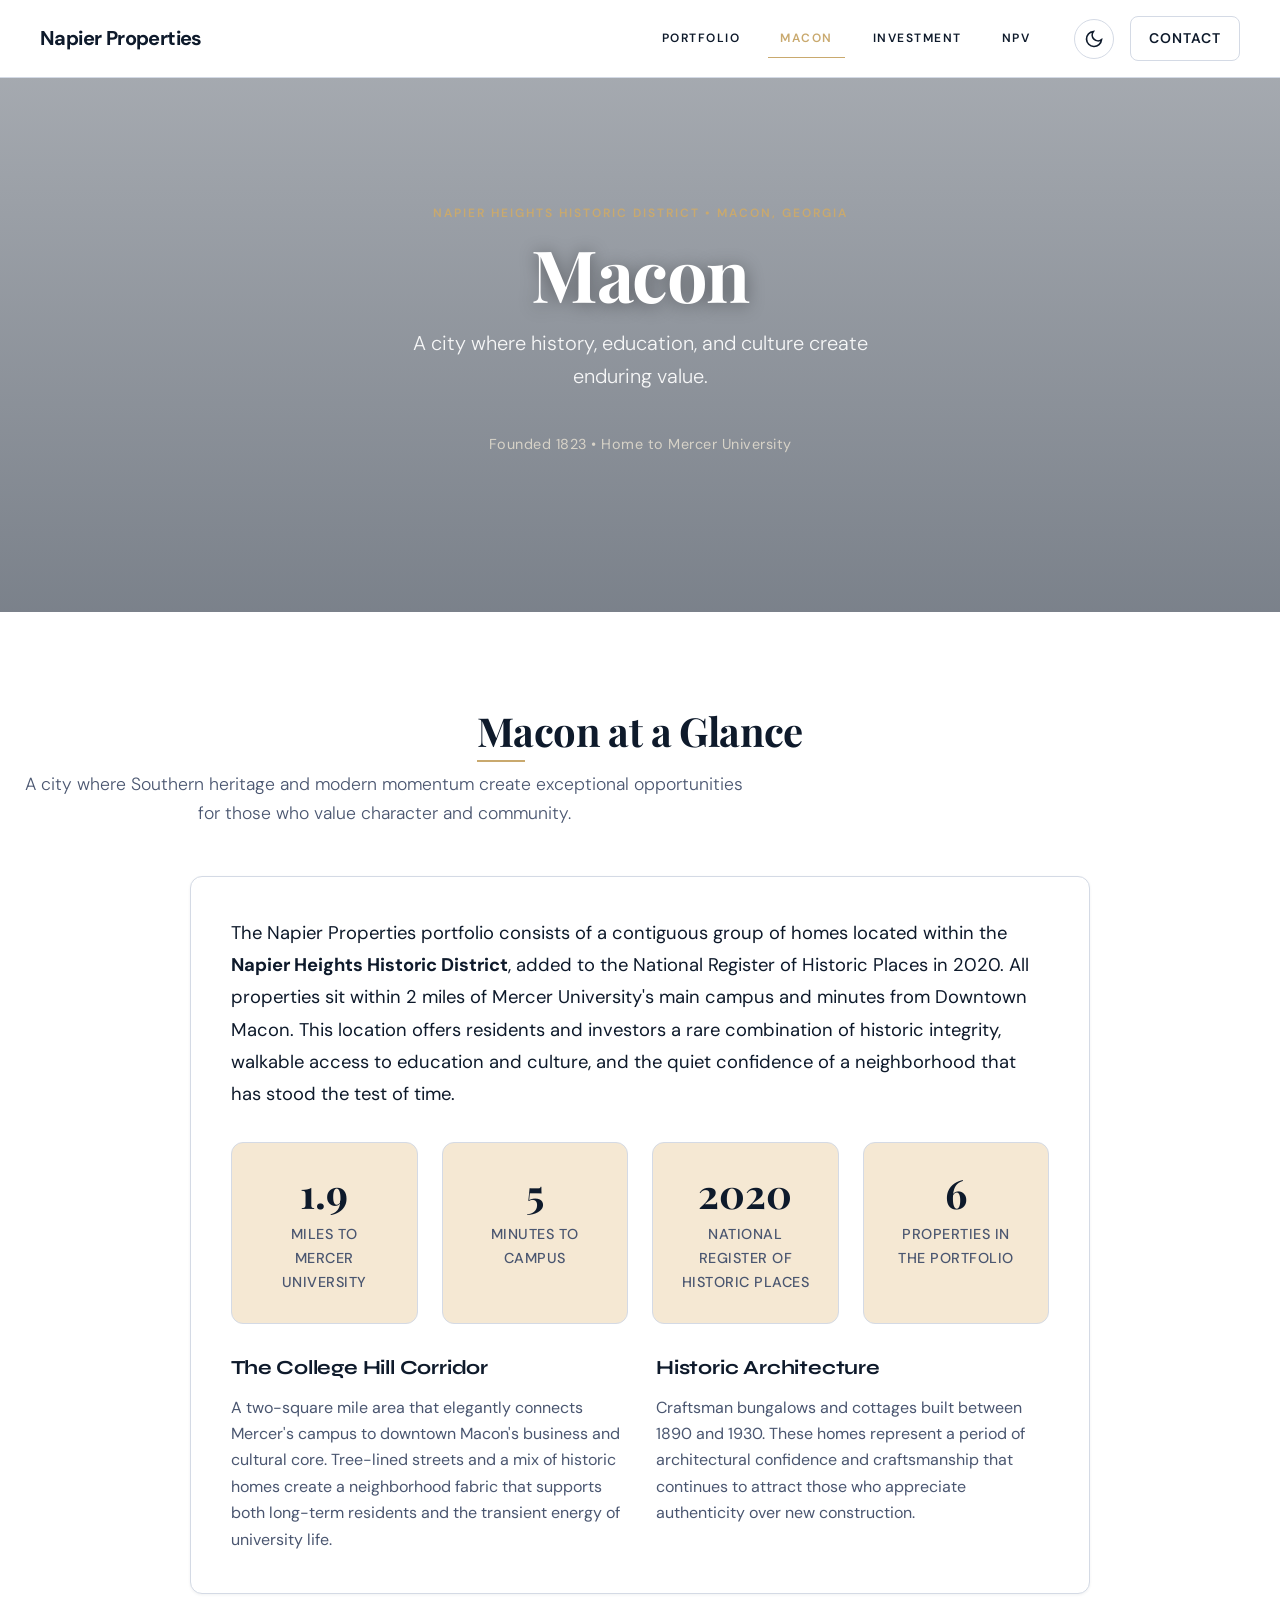
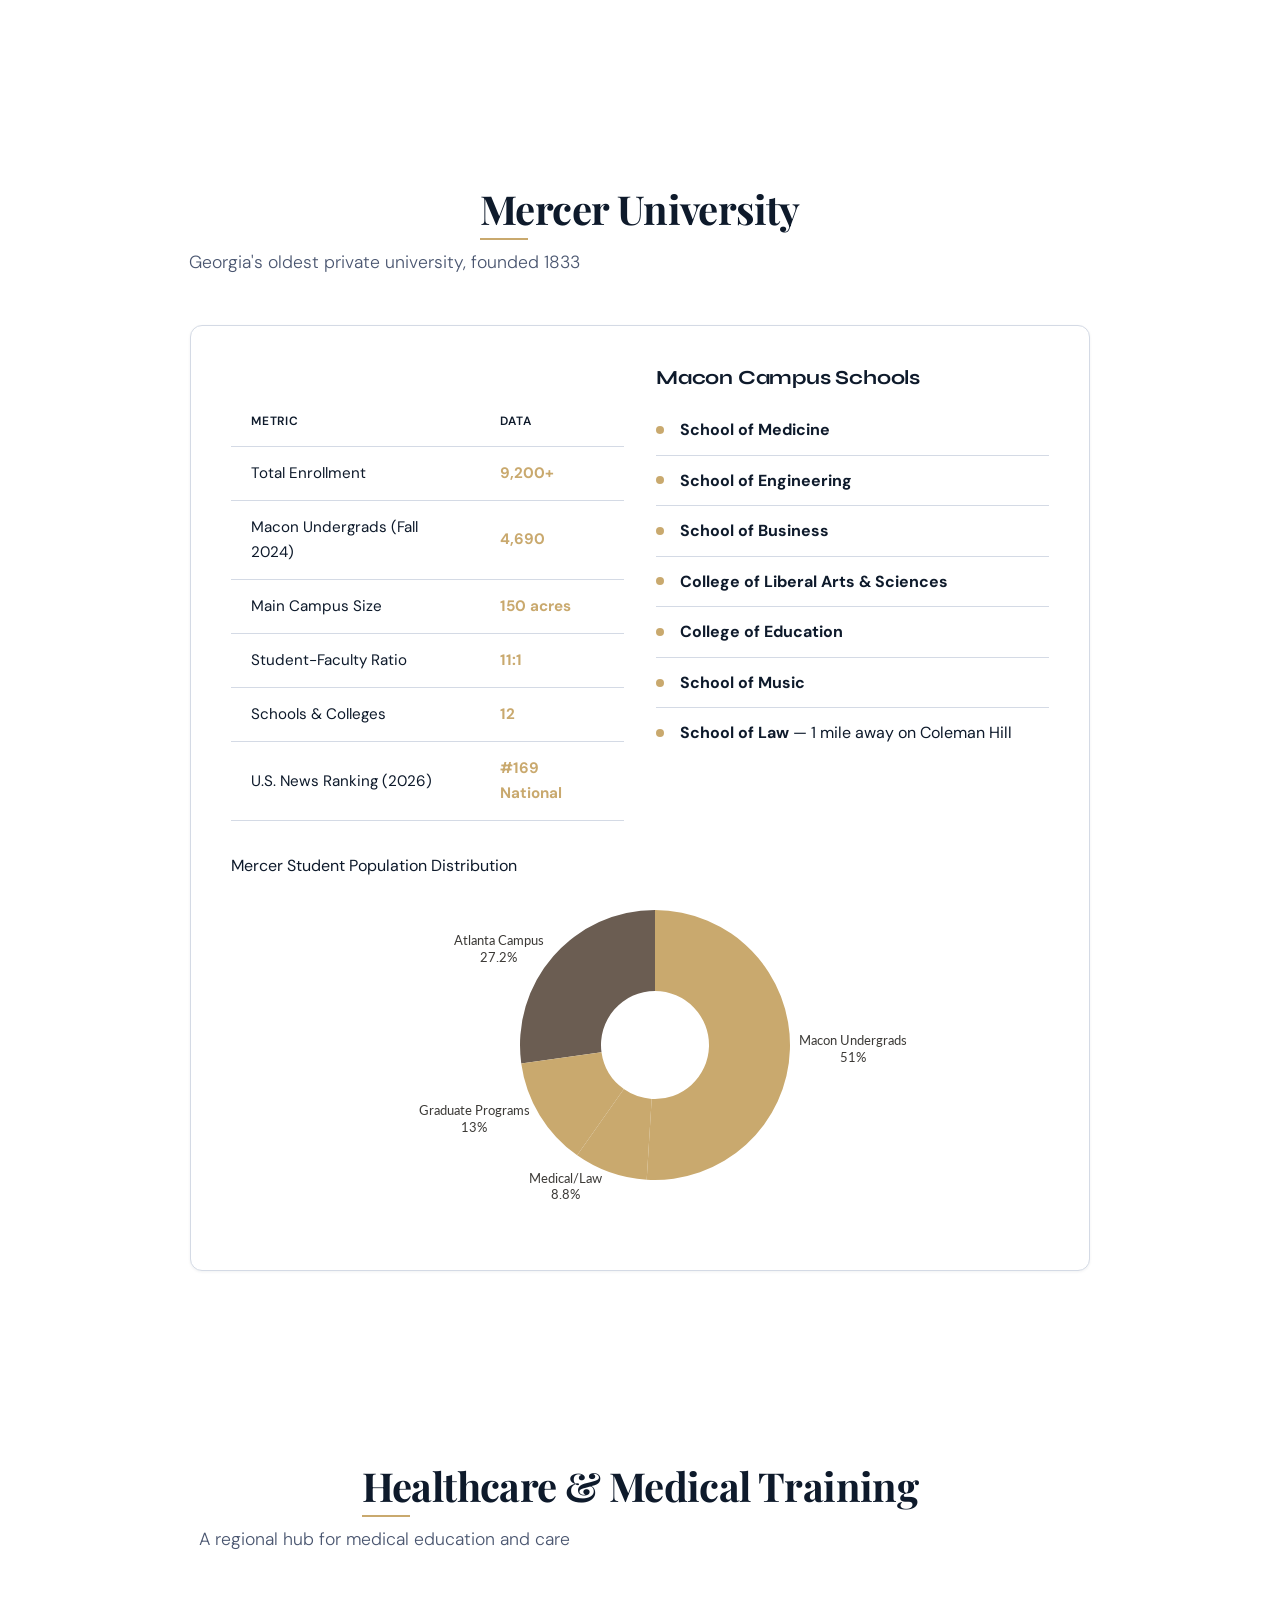
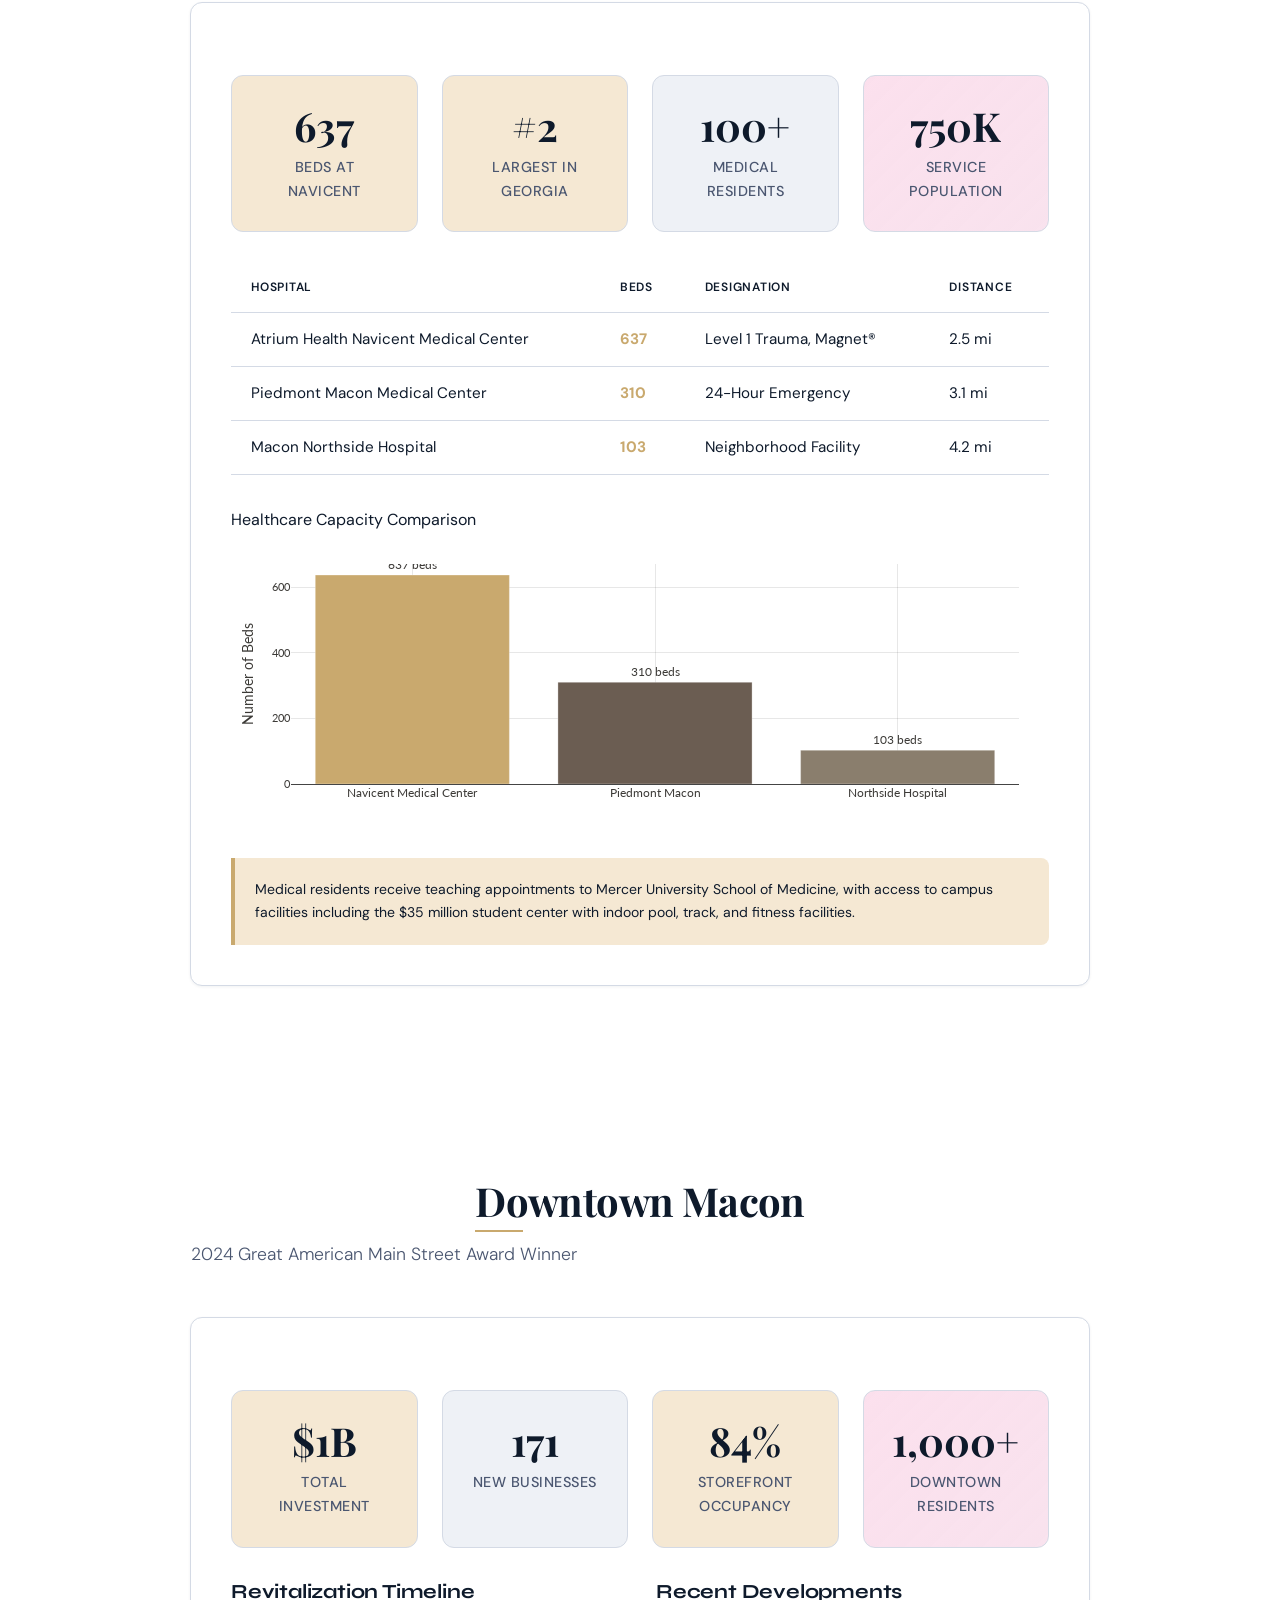
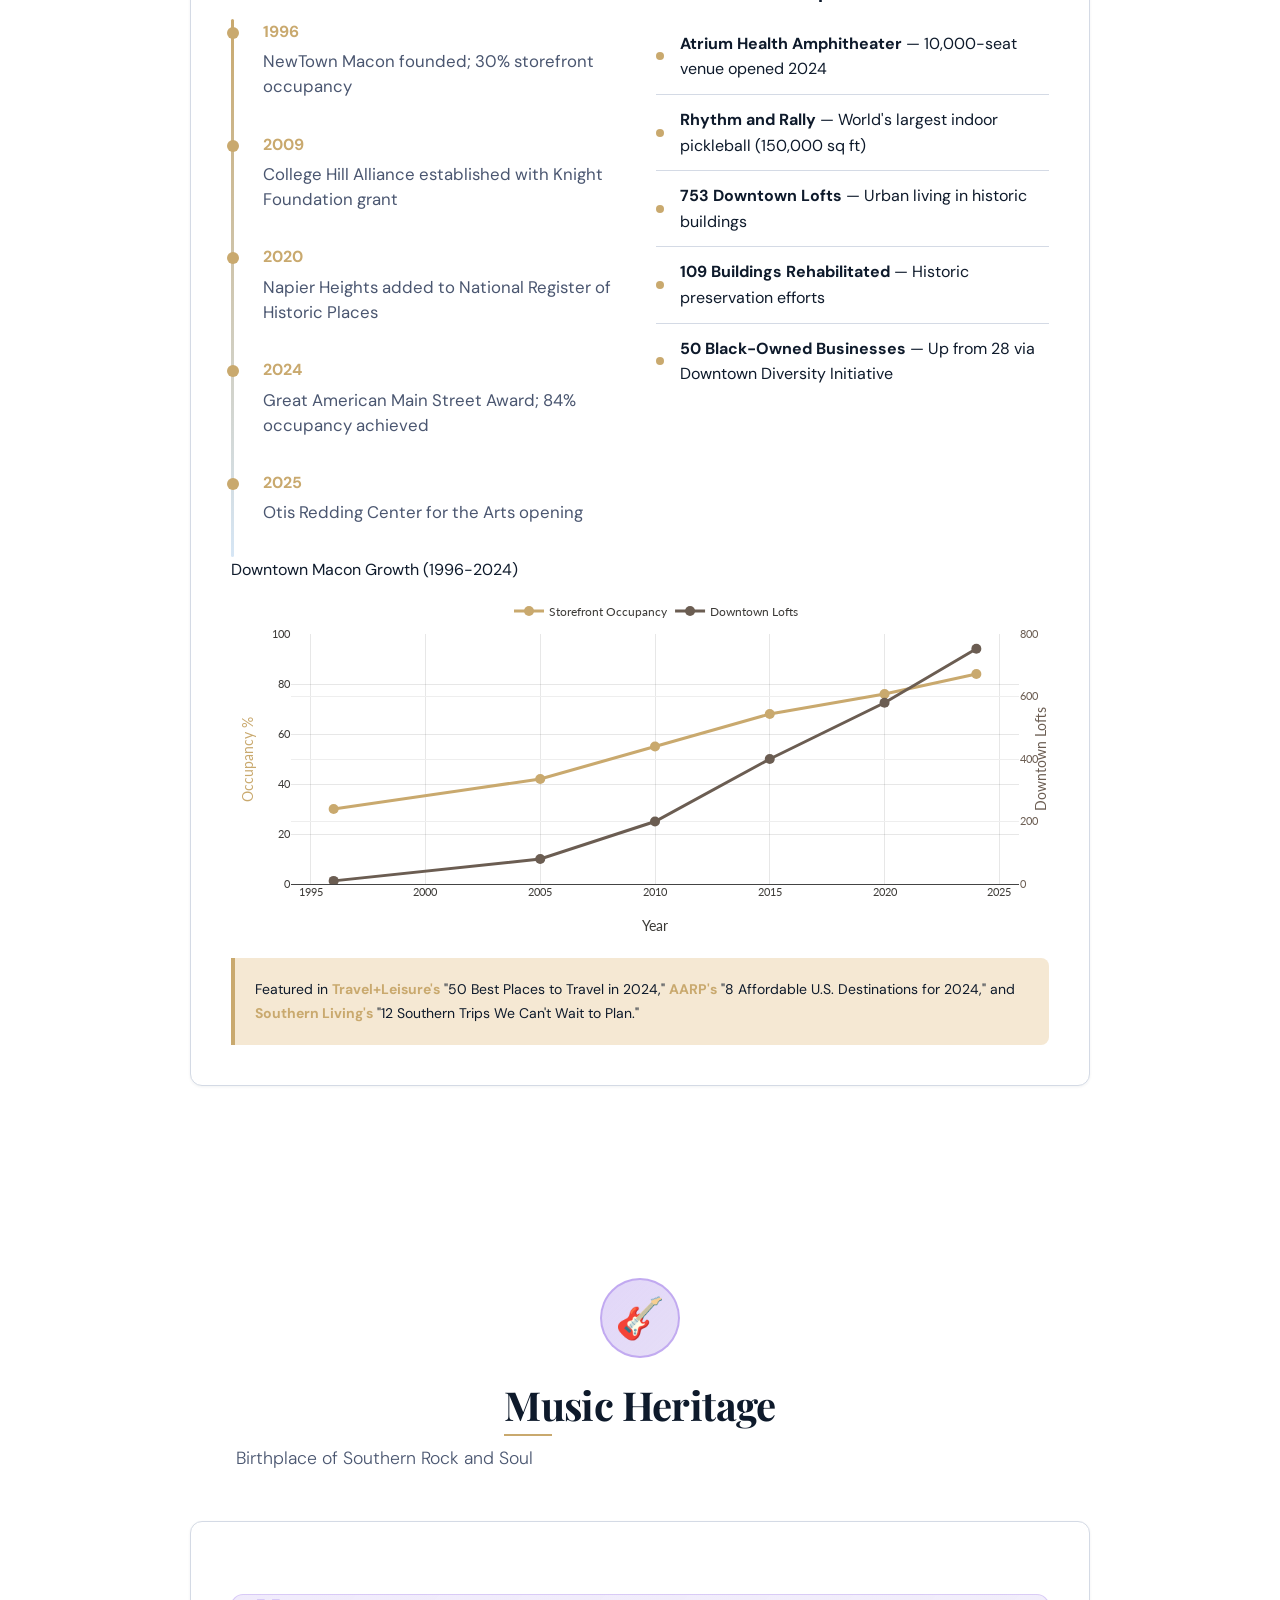
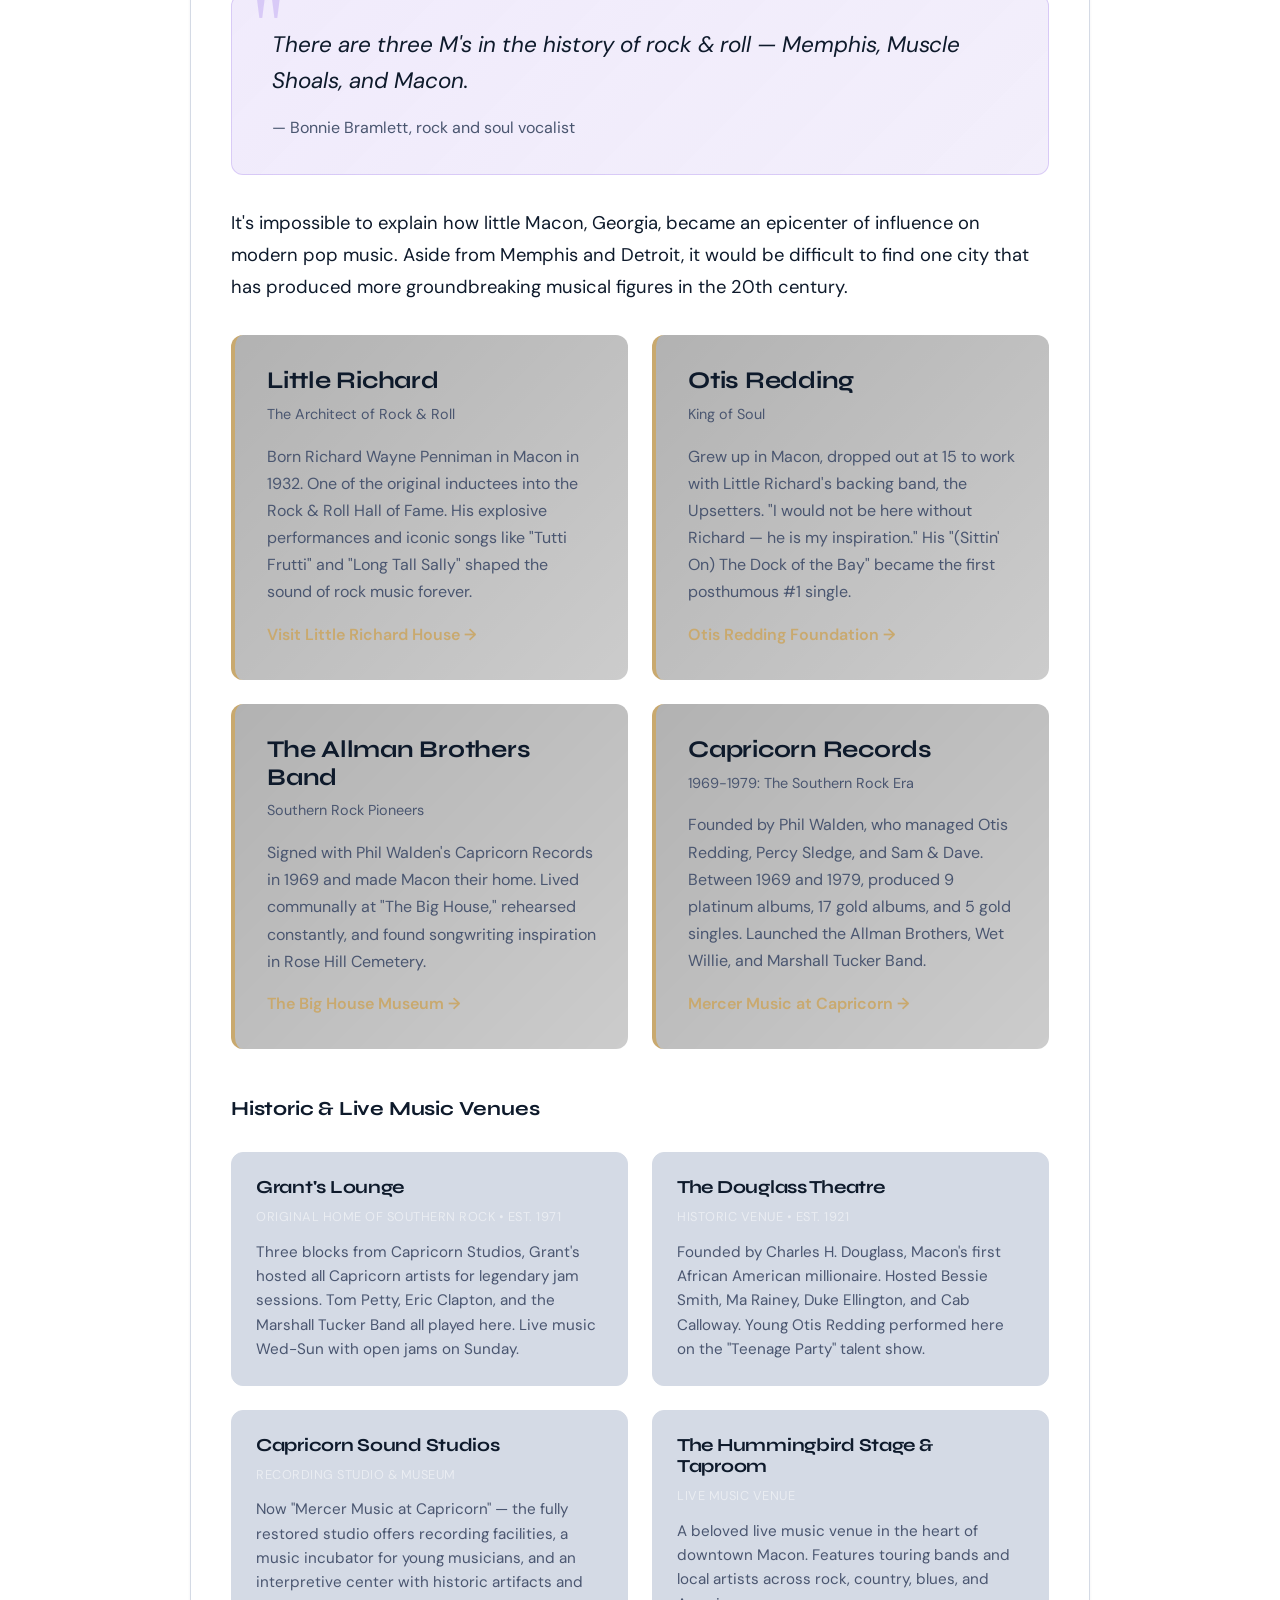
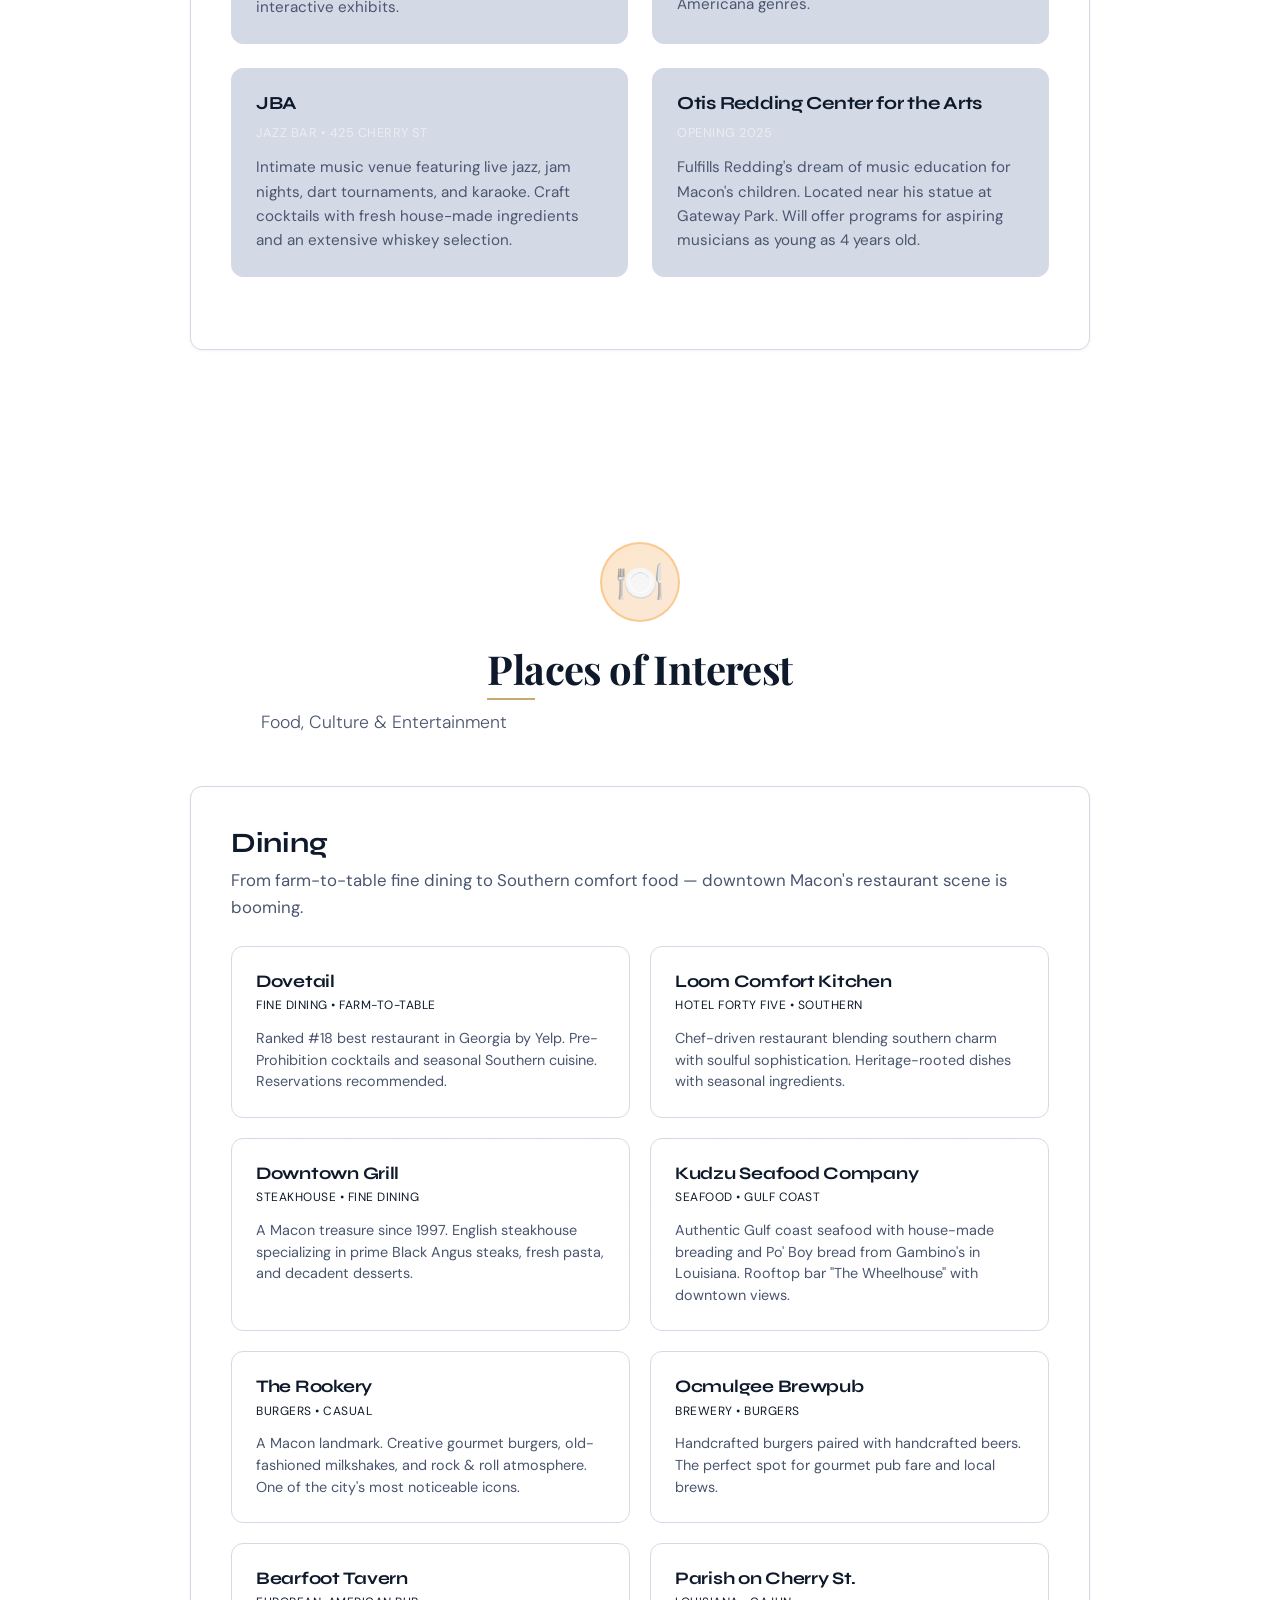
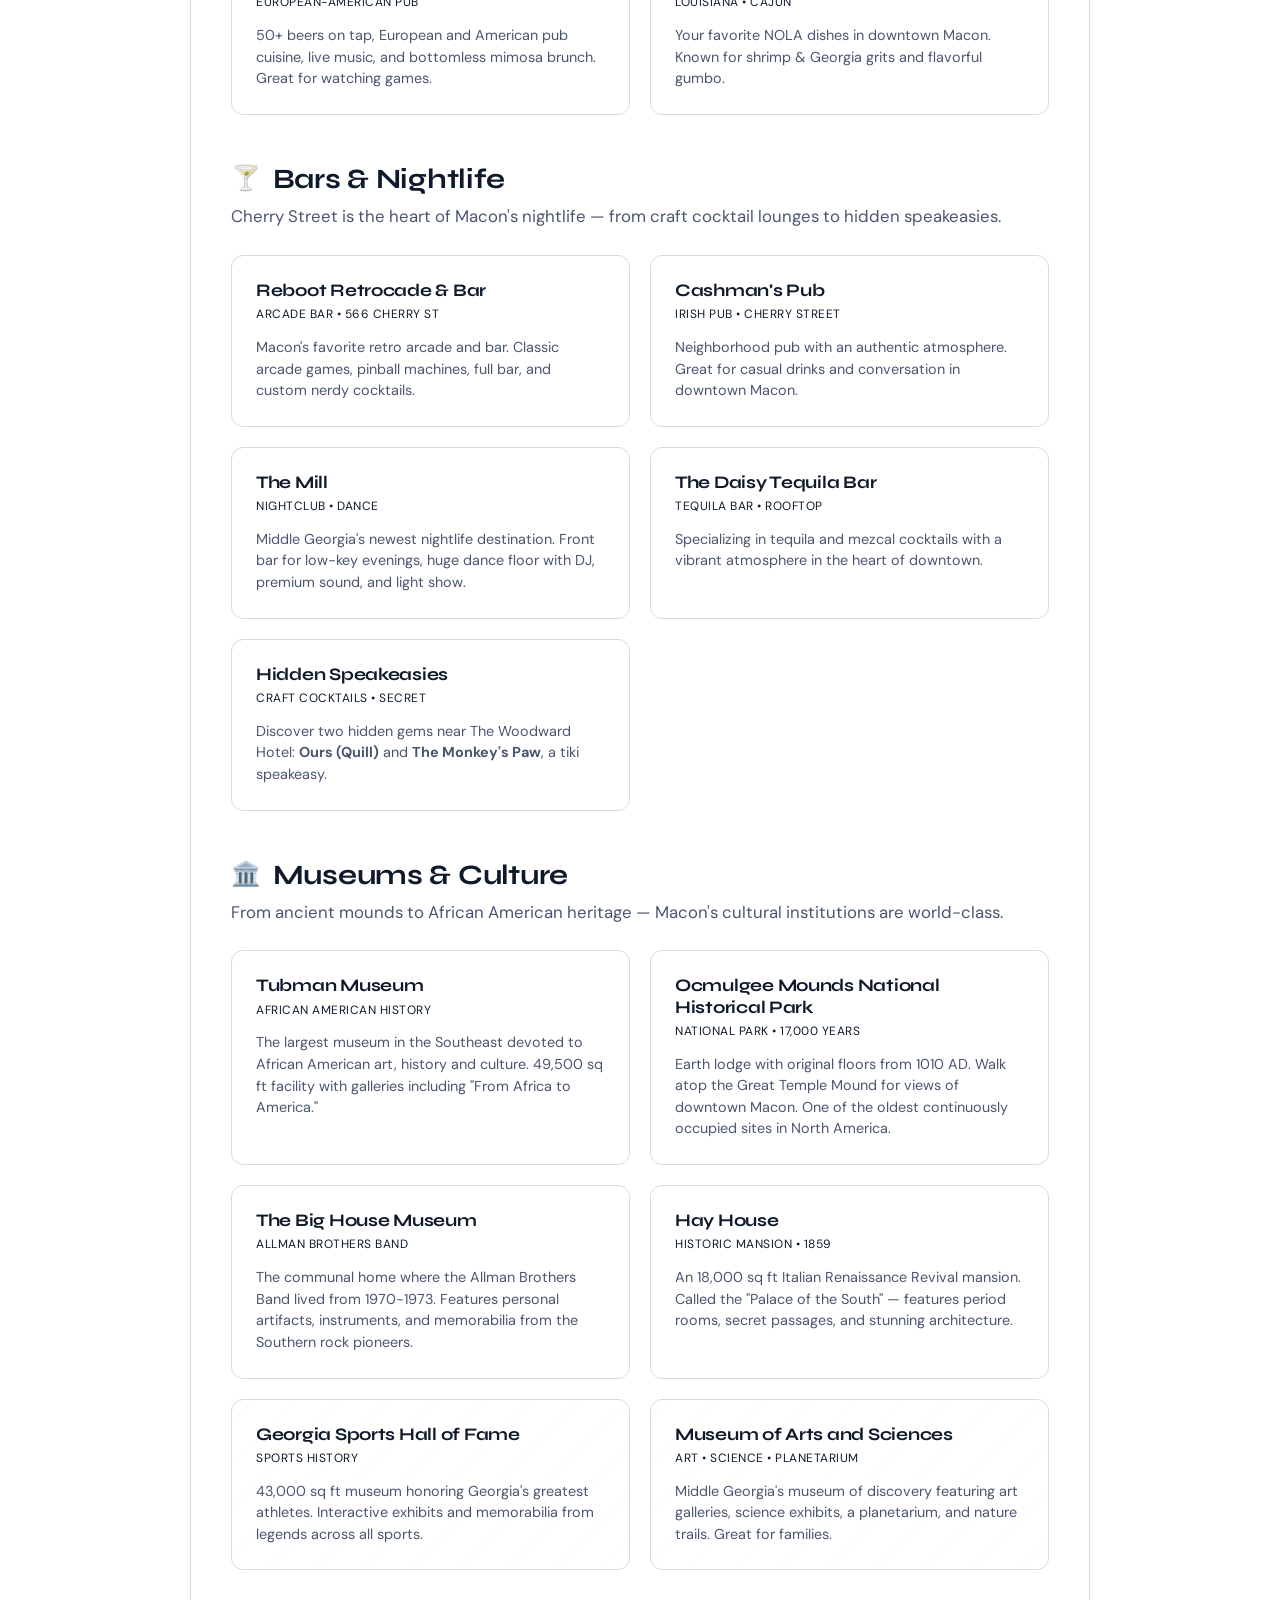
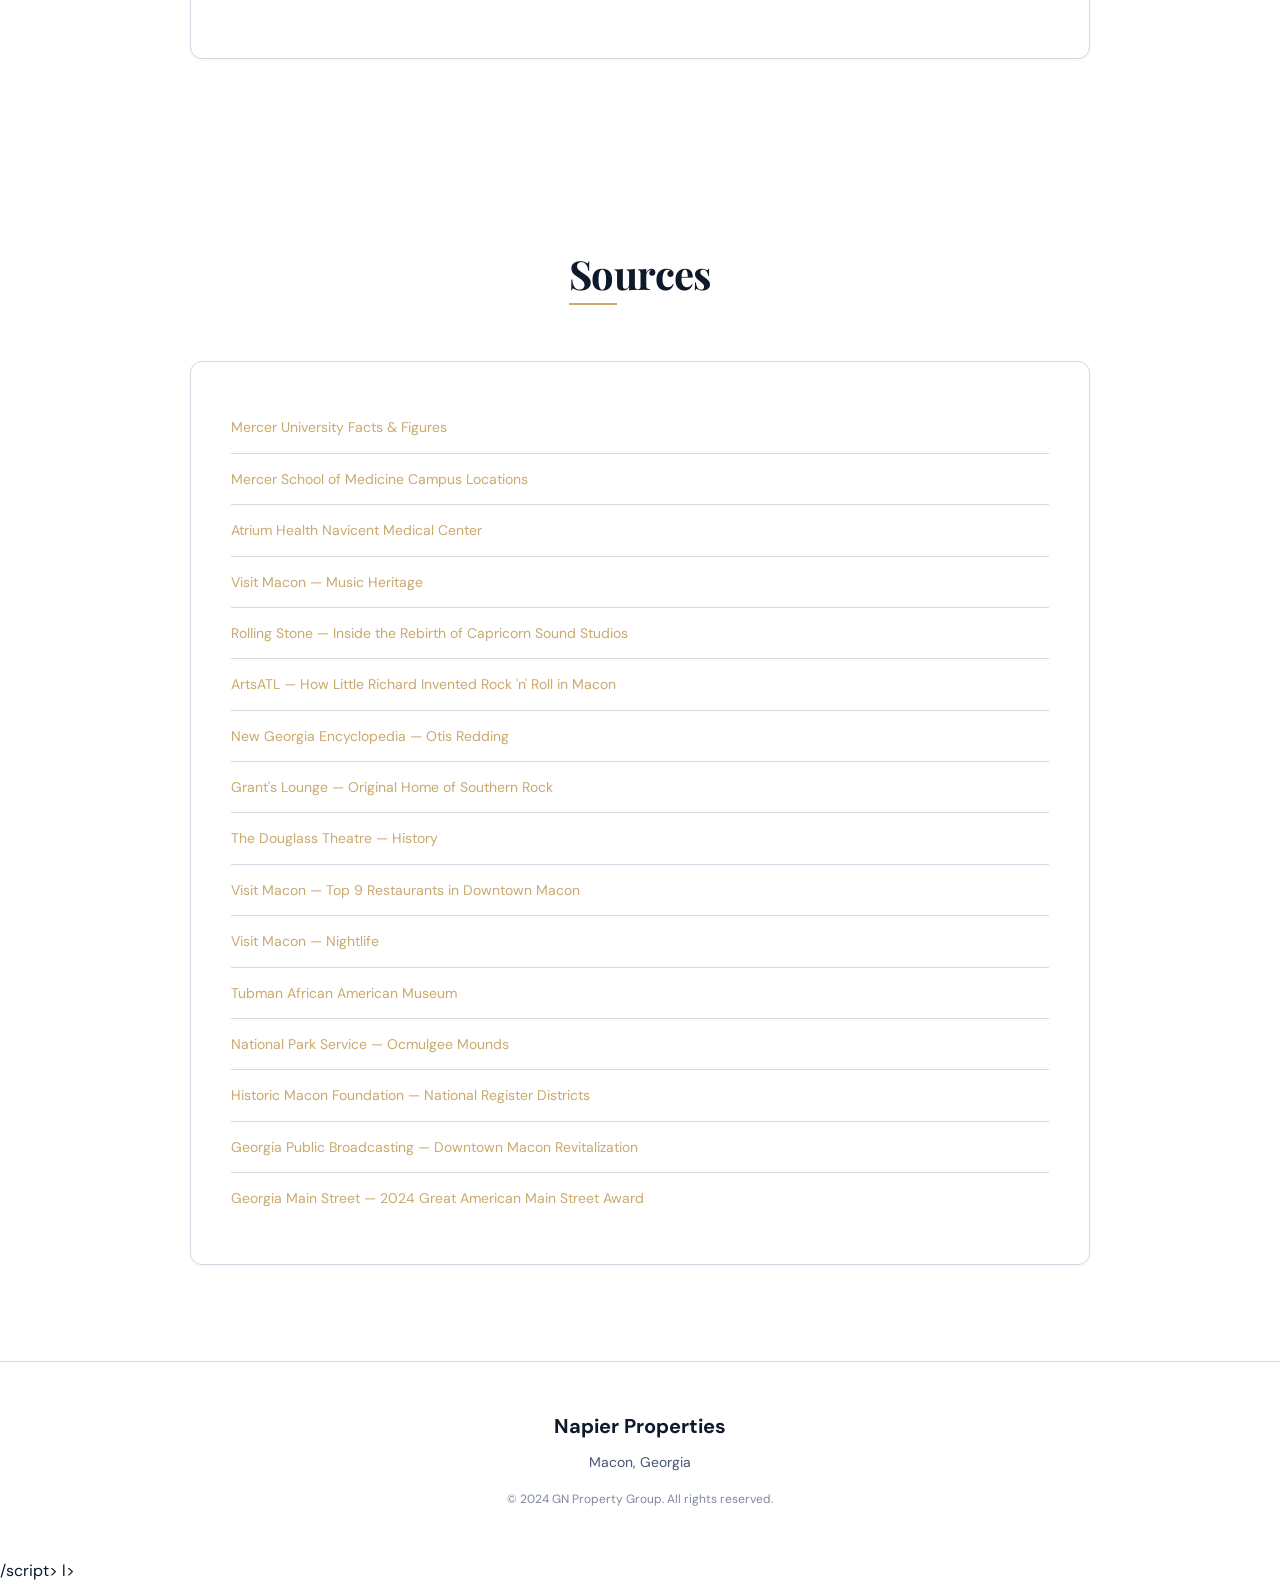
==== commit 76d0970c: "Add NPV model Standalone D3 page: levered and unlevered NPV, profitability index, equity multiple, I" ====
--- a/macon.html
+++ b/macon.html
@@ -590,6 +590,7 @@
                 <a href="index.html#portfolio" class="nav-link">Portfolio</a>
                 <a href="macon.html" class="nav-link active">Macon</a>
                 <a href="rent.html" class="nav-link">Investment</a>
+                <a href="npv.html" class="nav-link">NPV</a>
                 <button class="btn-icon" id="themeToggleBtn" aria-label="Toggle Theme" style="margin-left: 1rem;">
                     <svg width="20" height="20" viewBox="0 0 24 24" fill="none" stroke="currentColor" stroke-width="2">
                         <path d="M21 12.79A9 9 0 1 1 11.21 3 7 7 0 0 0 21 12.79z"></path>
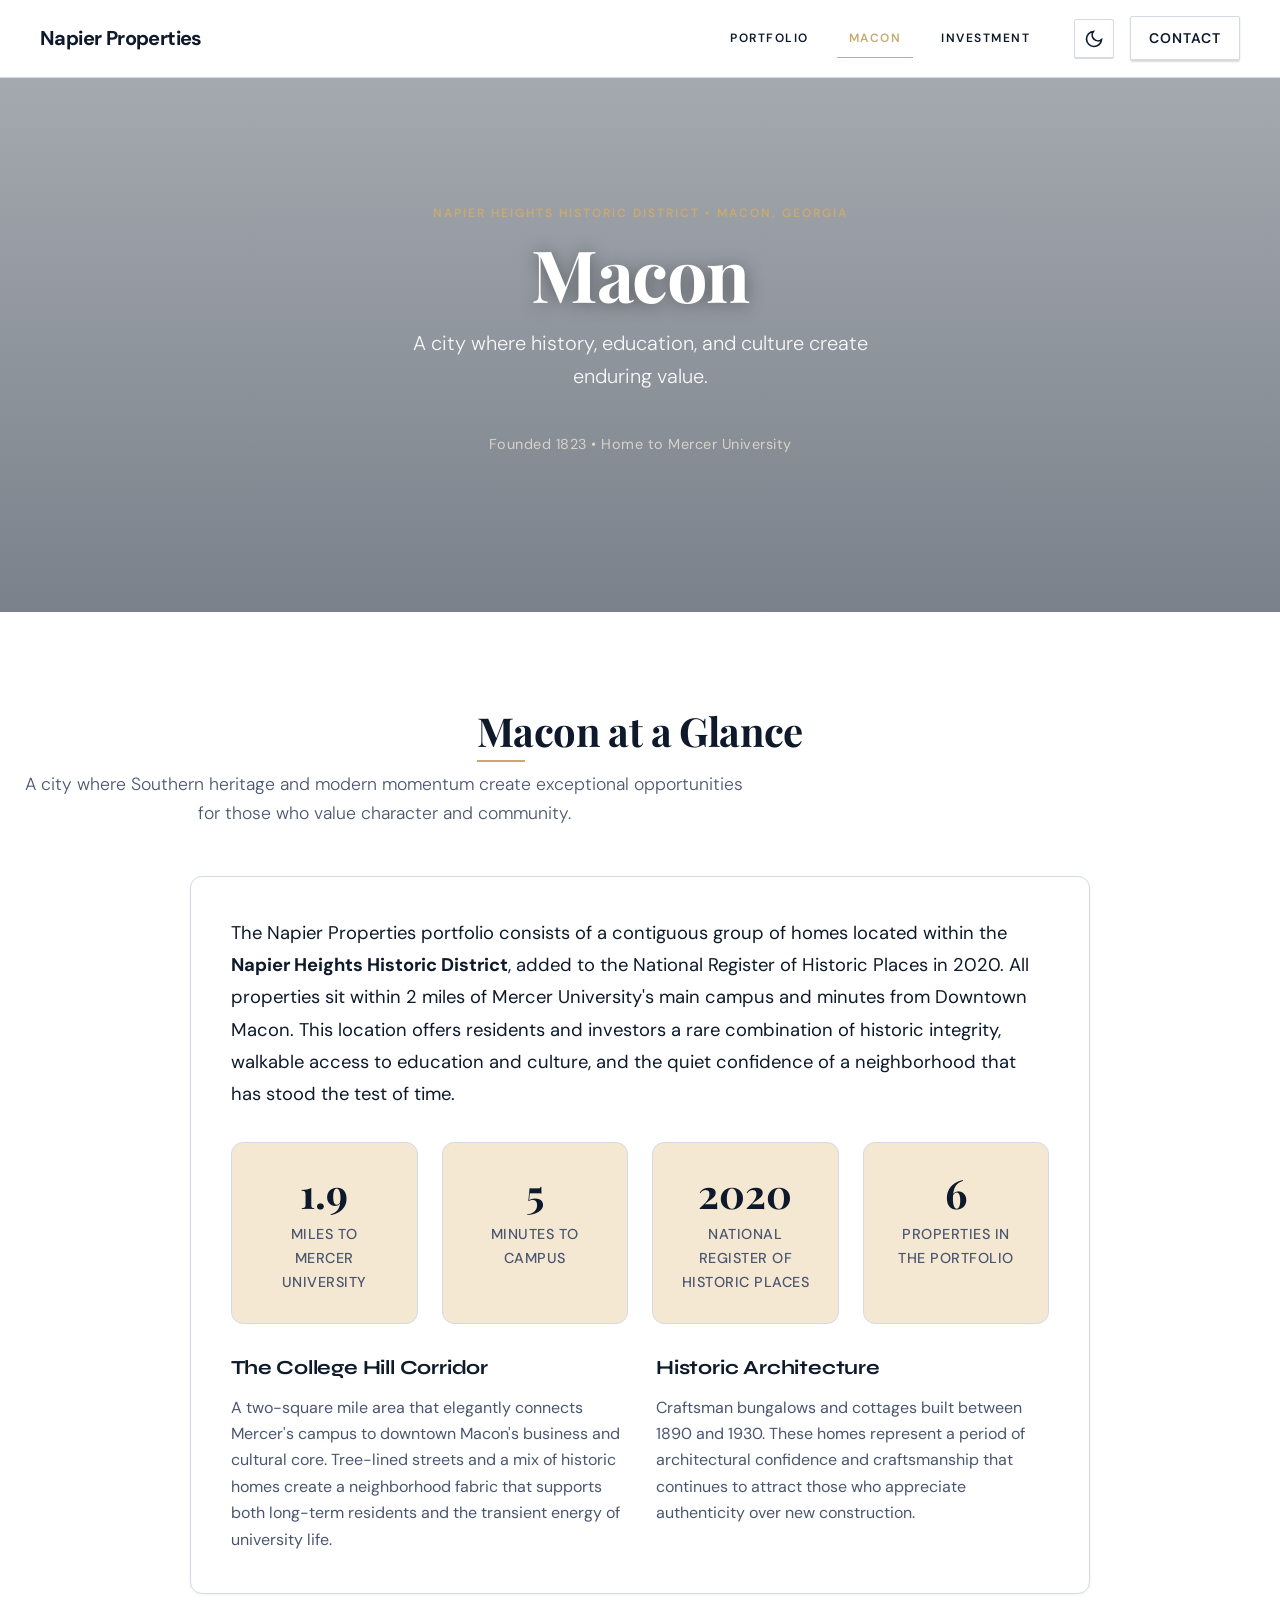
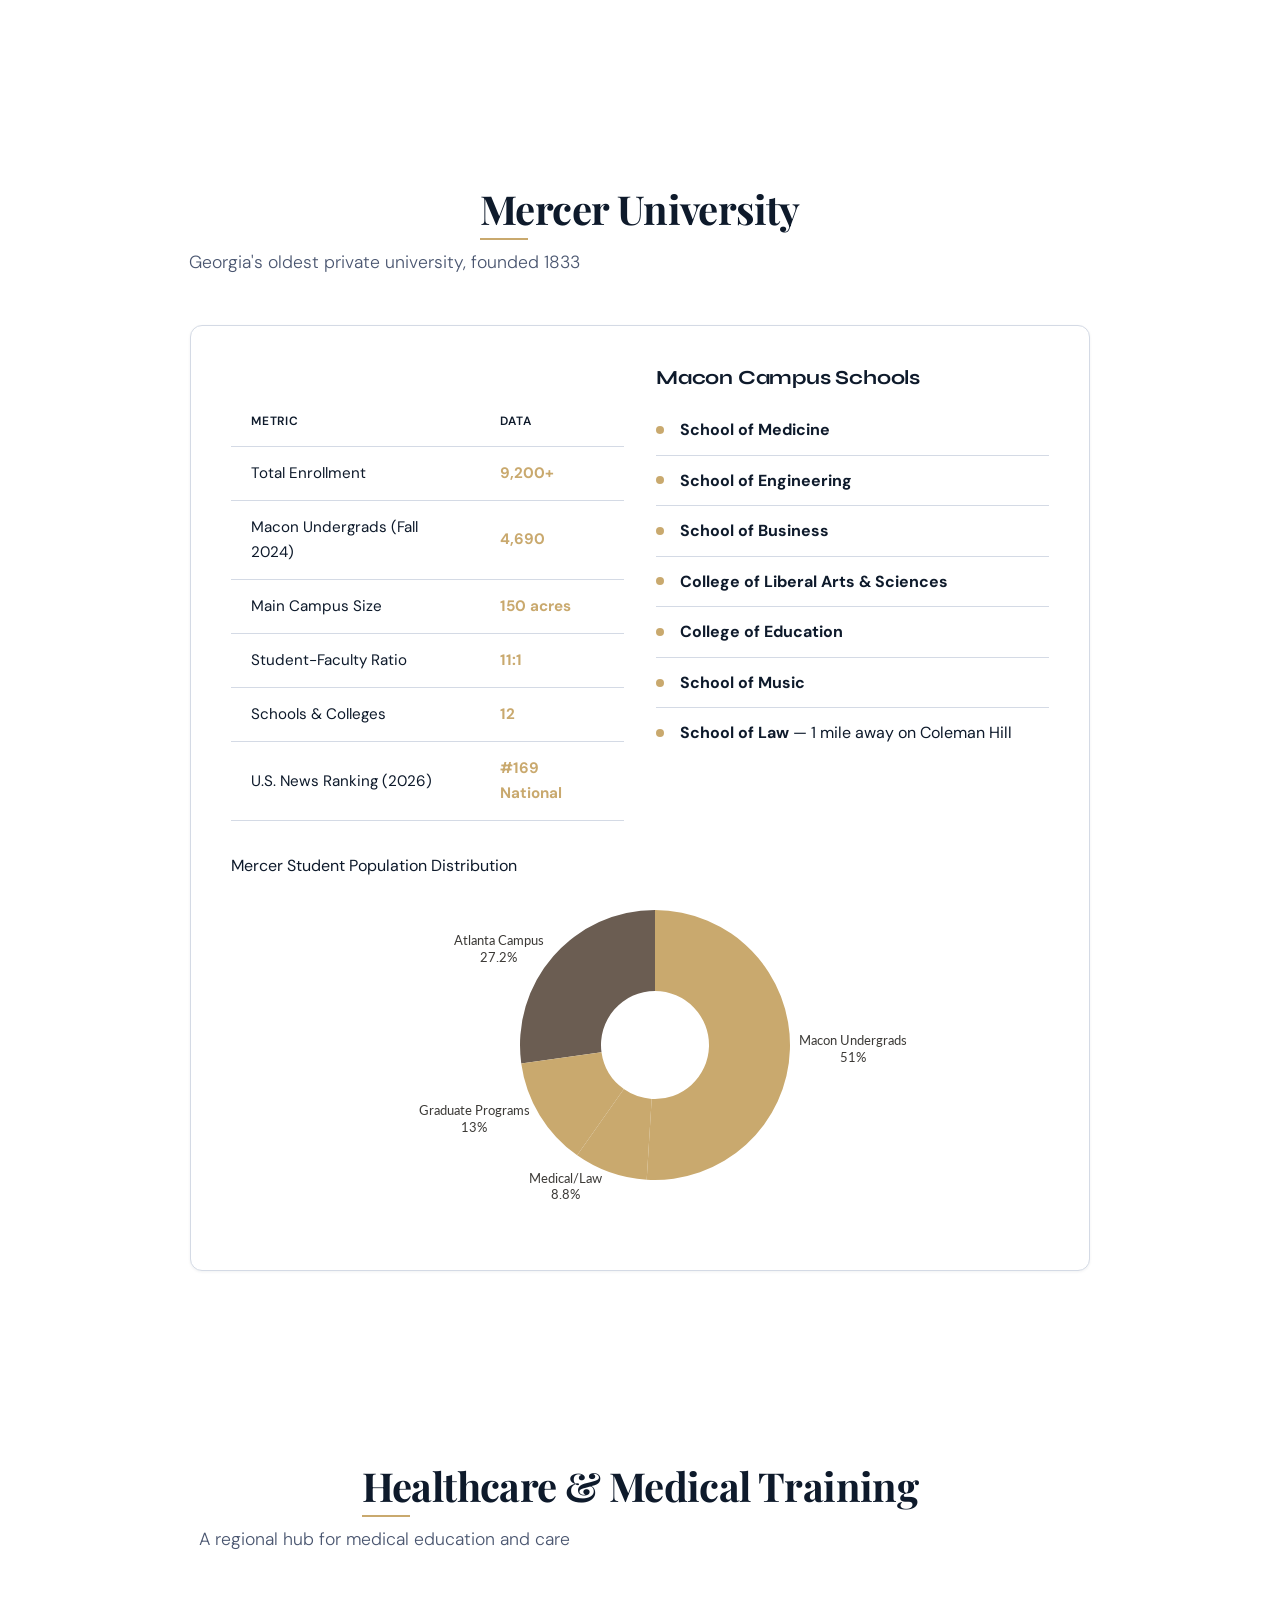
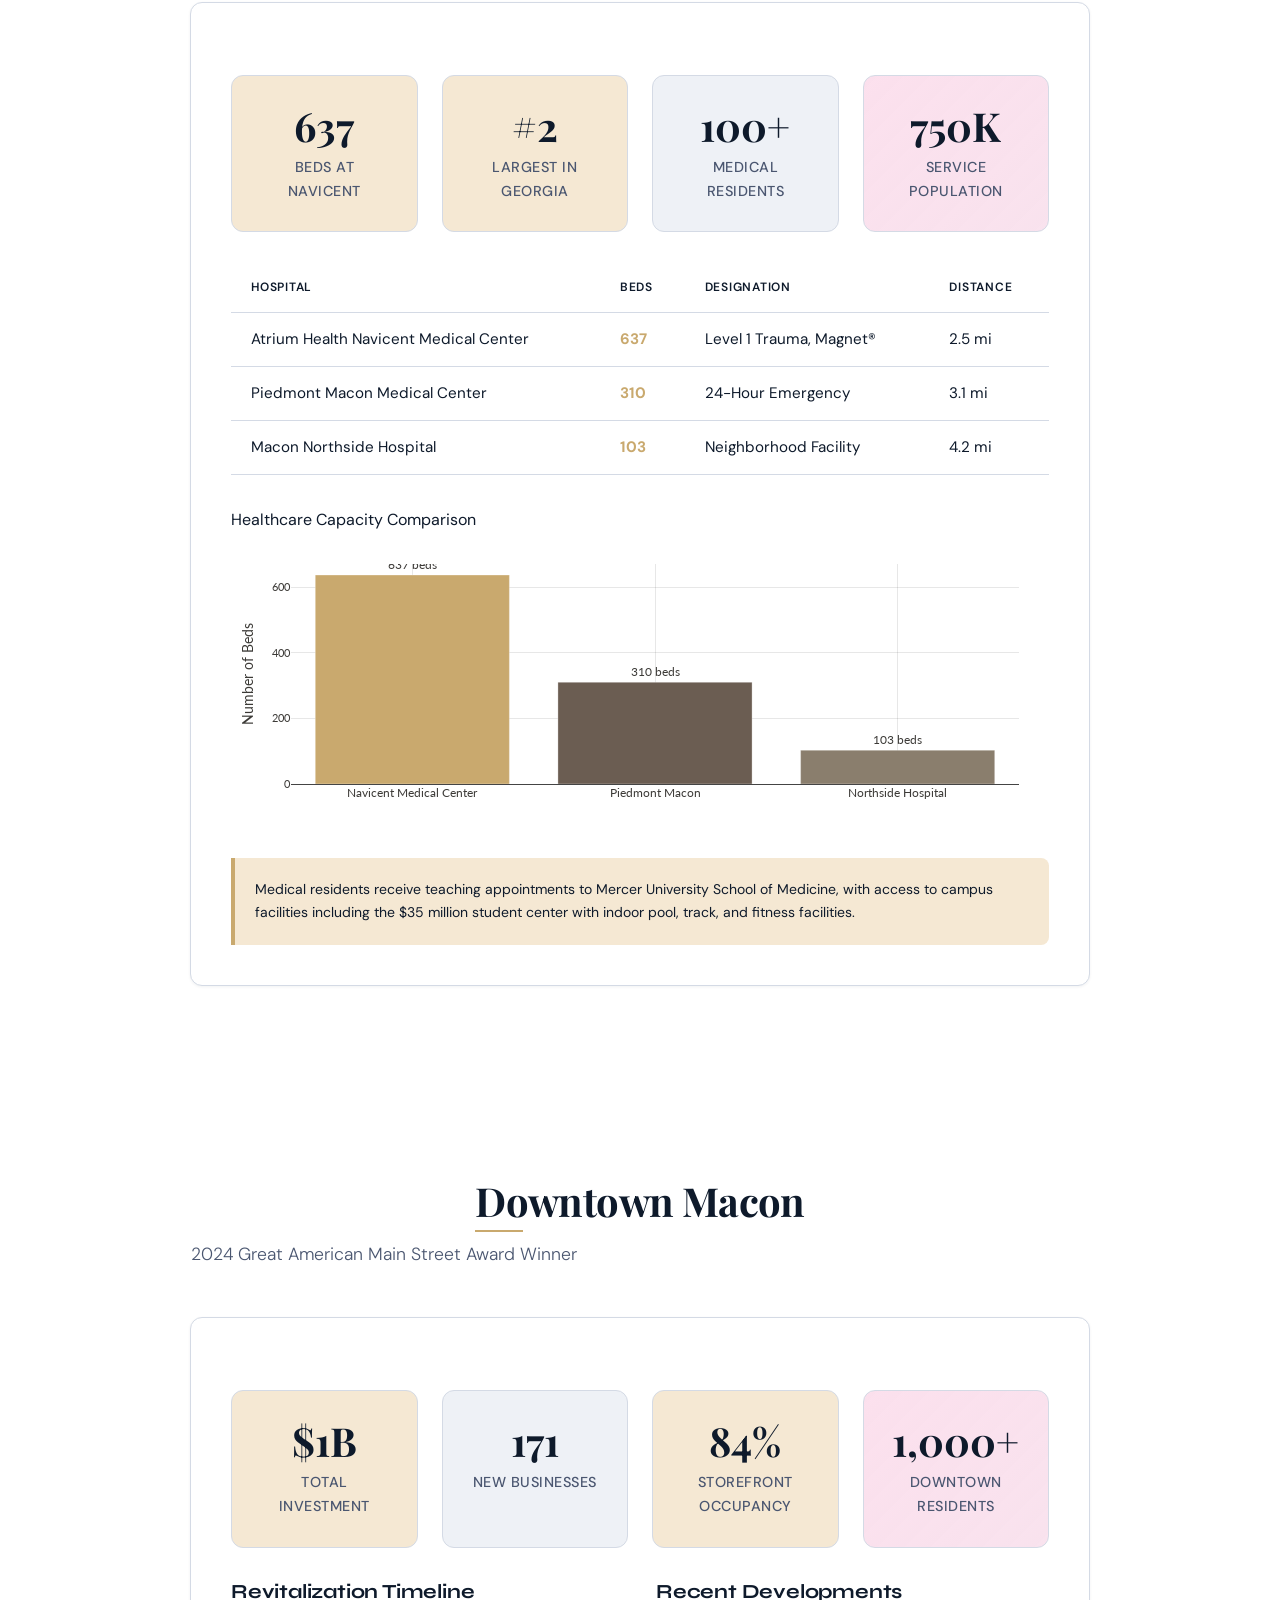
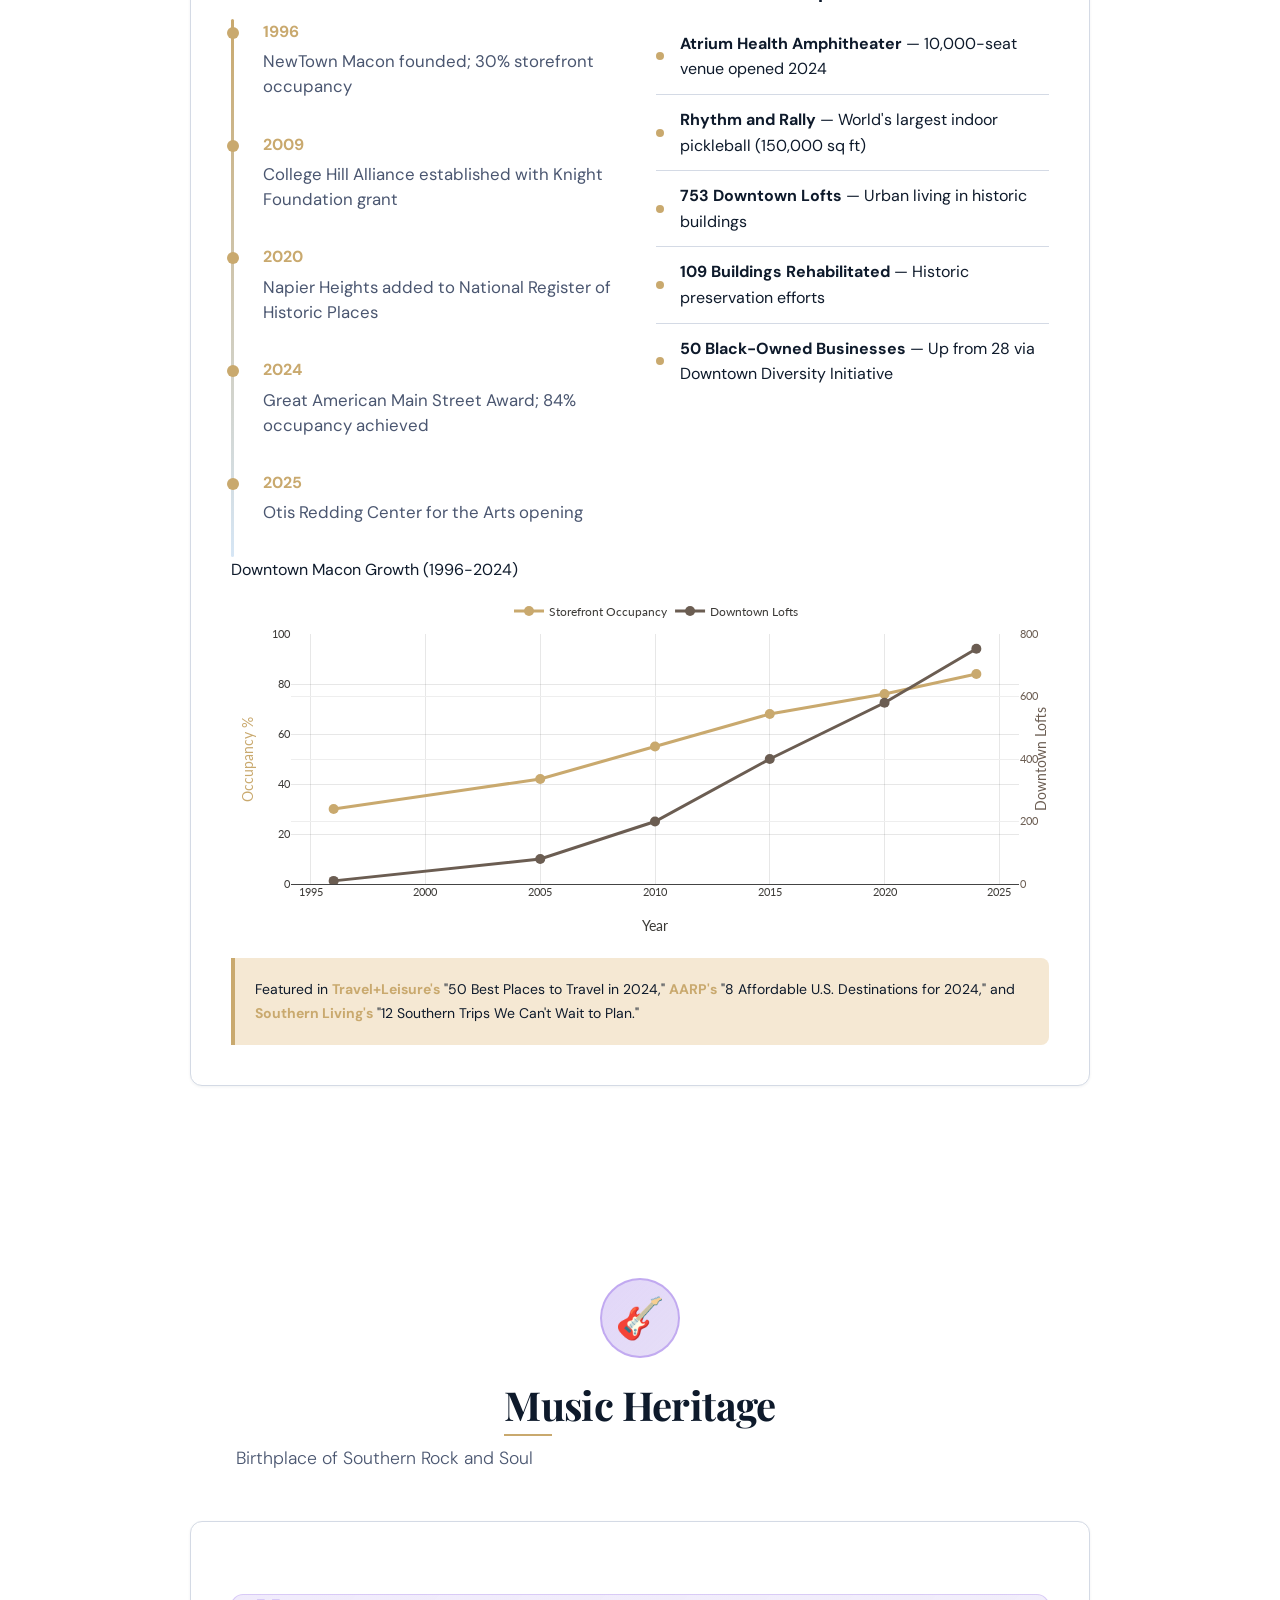
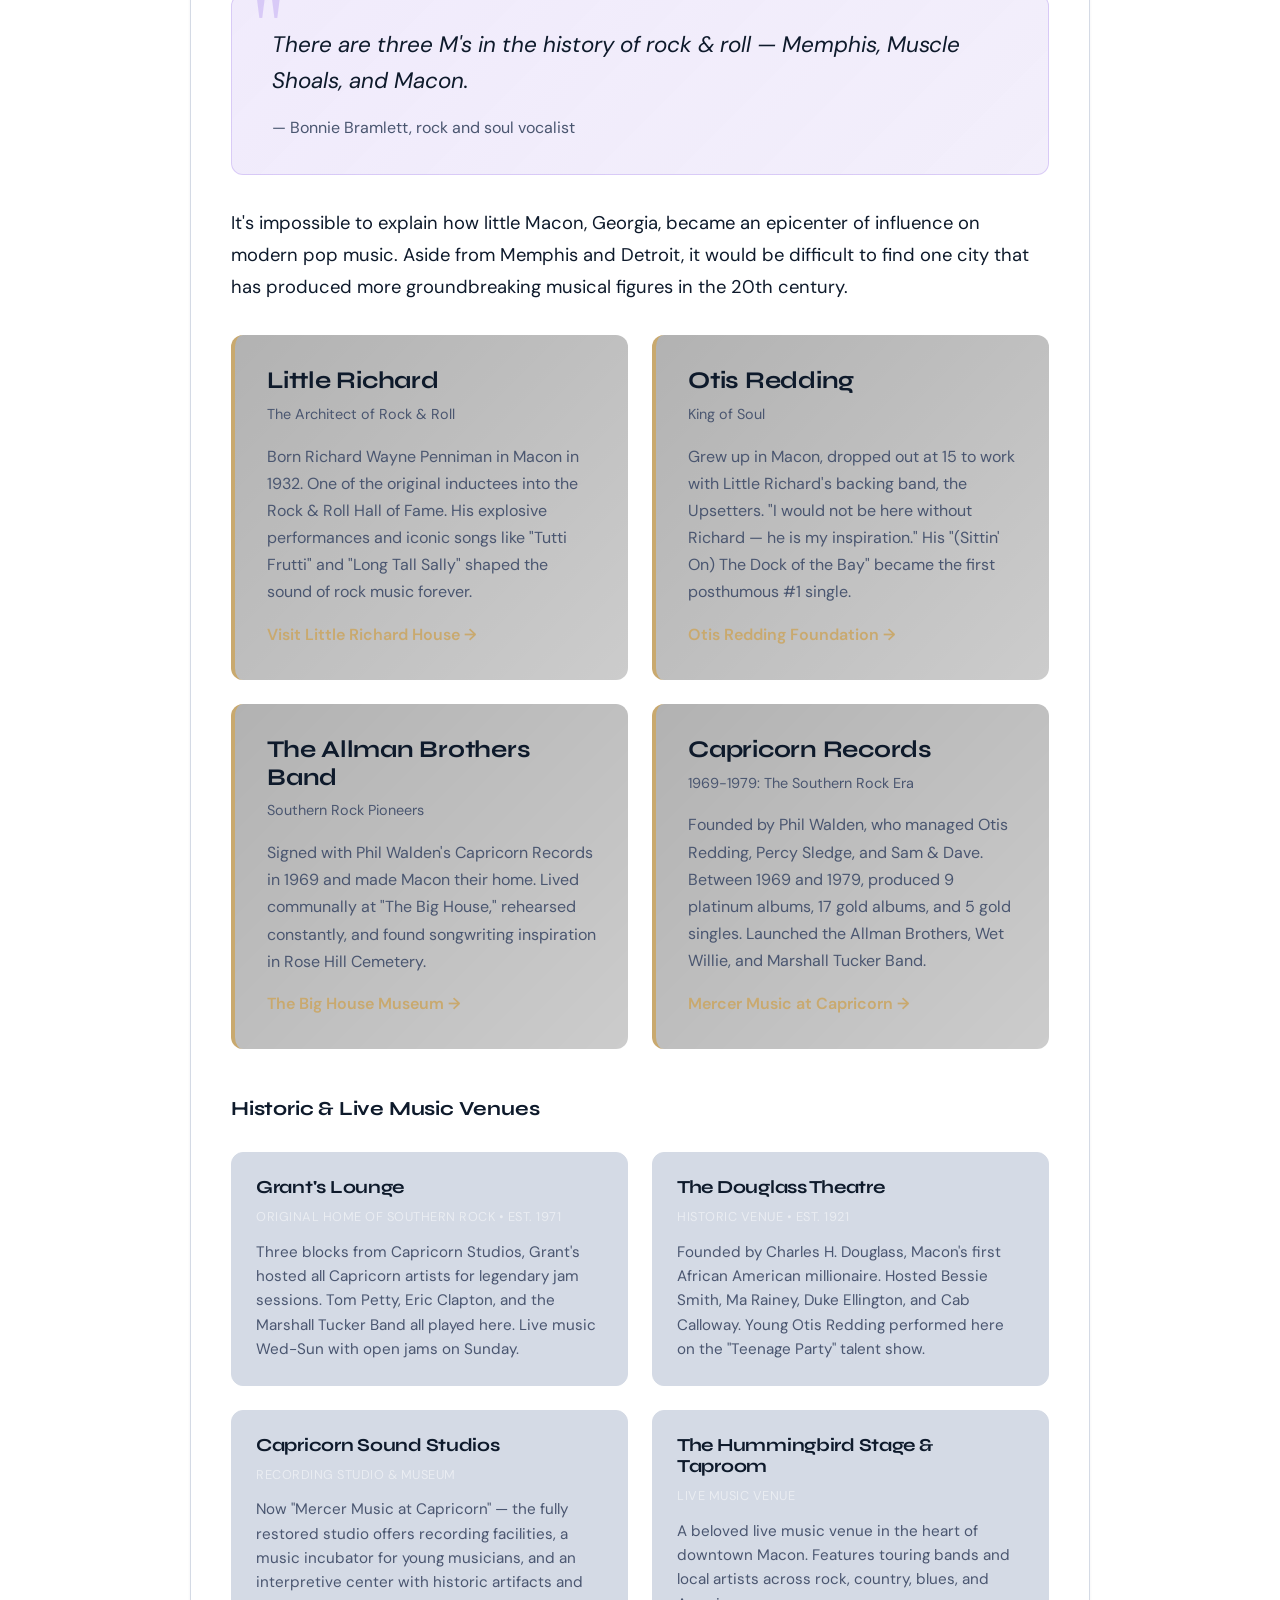
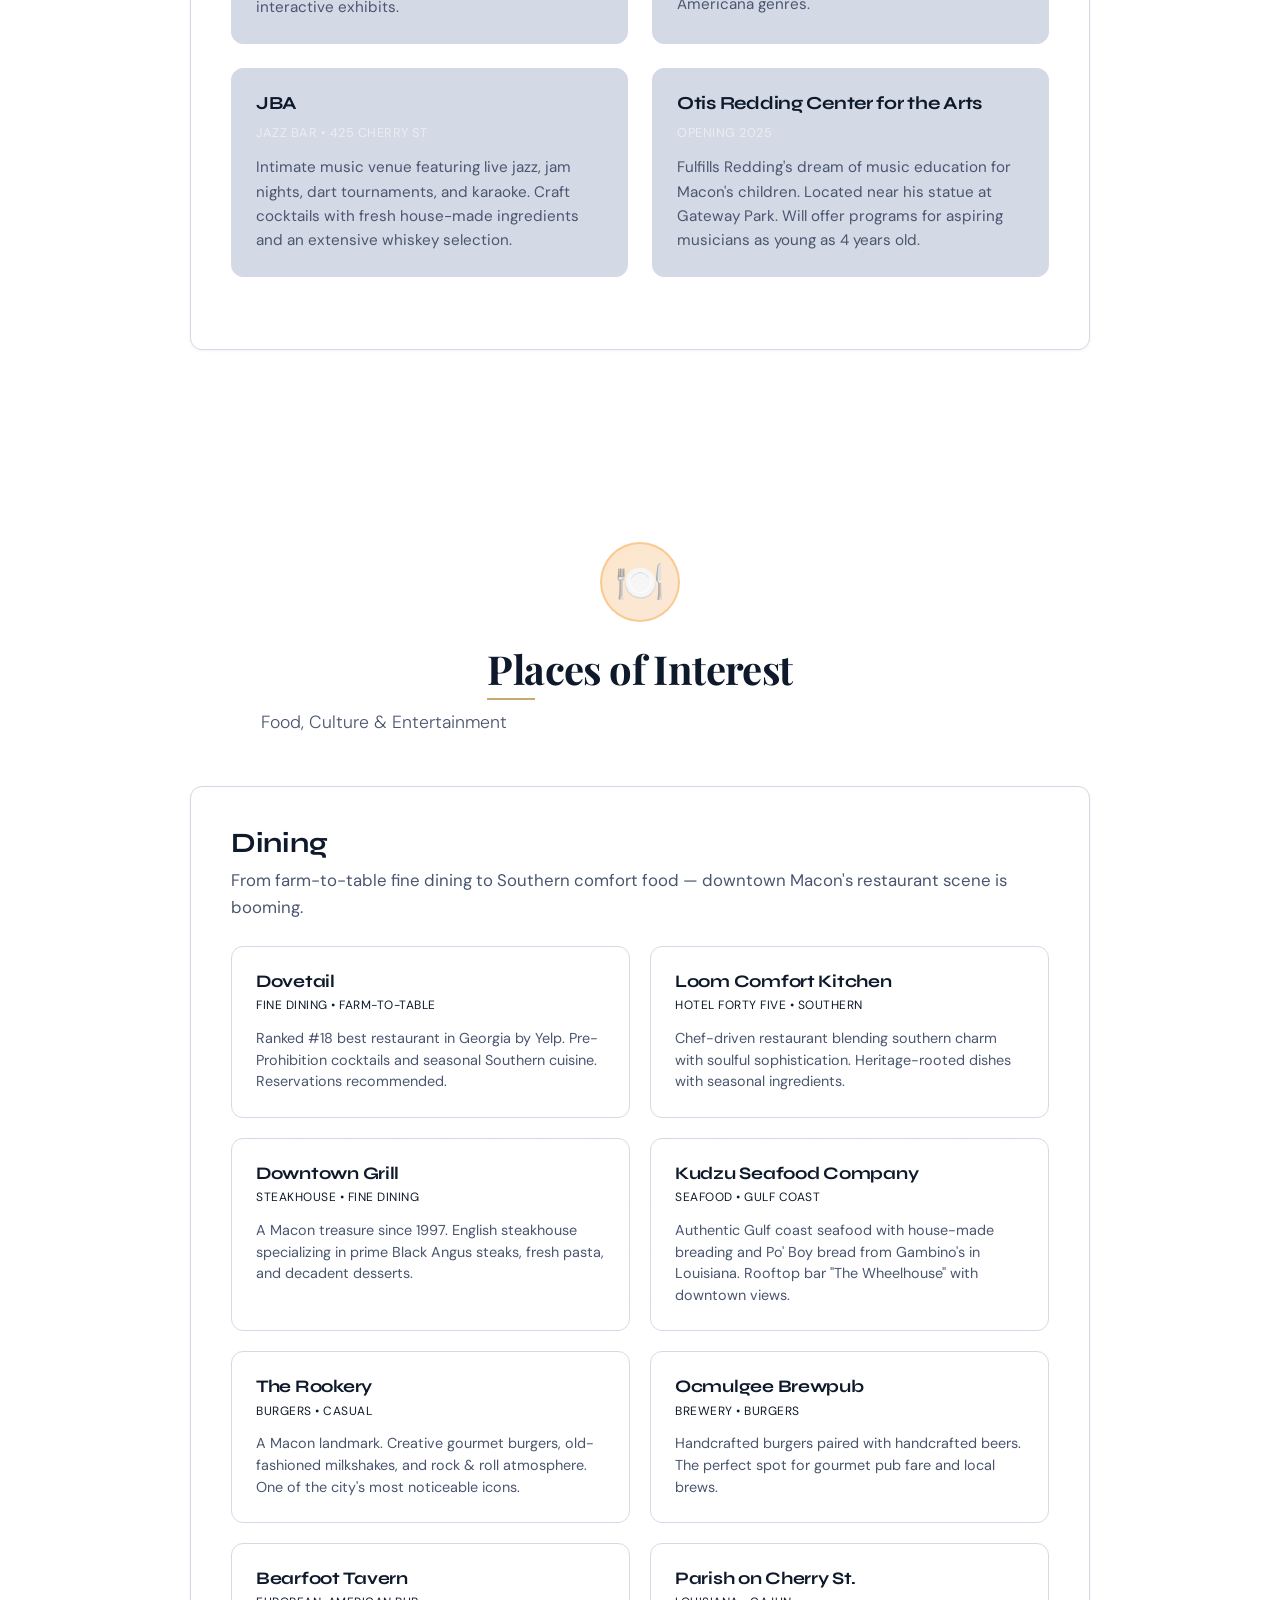
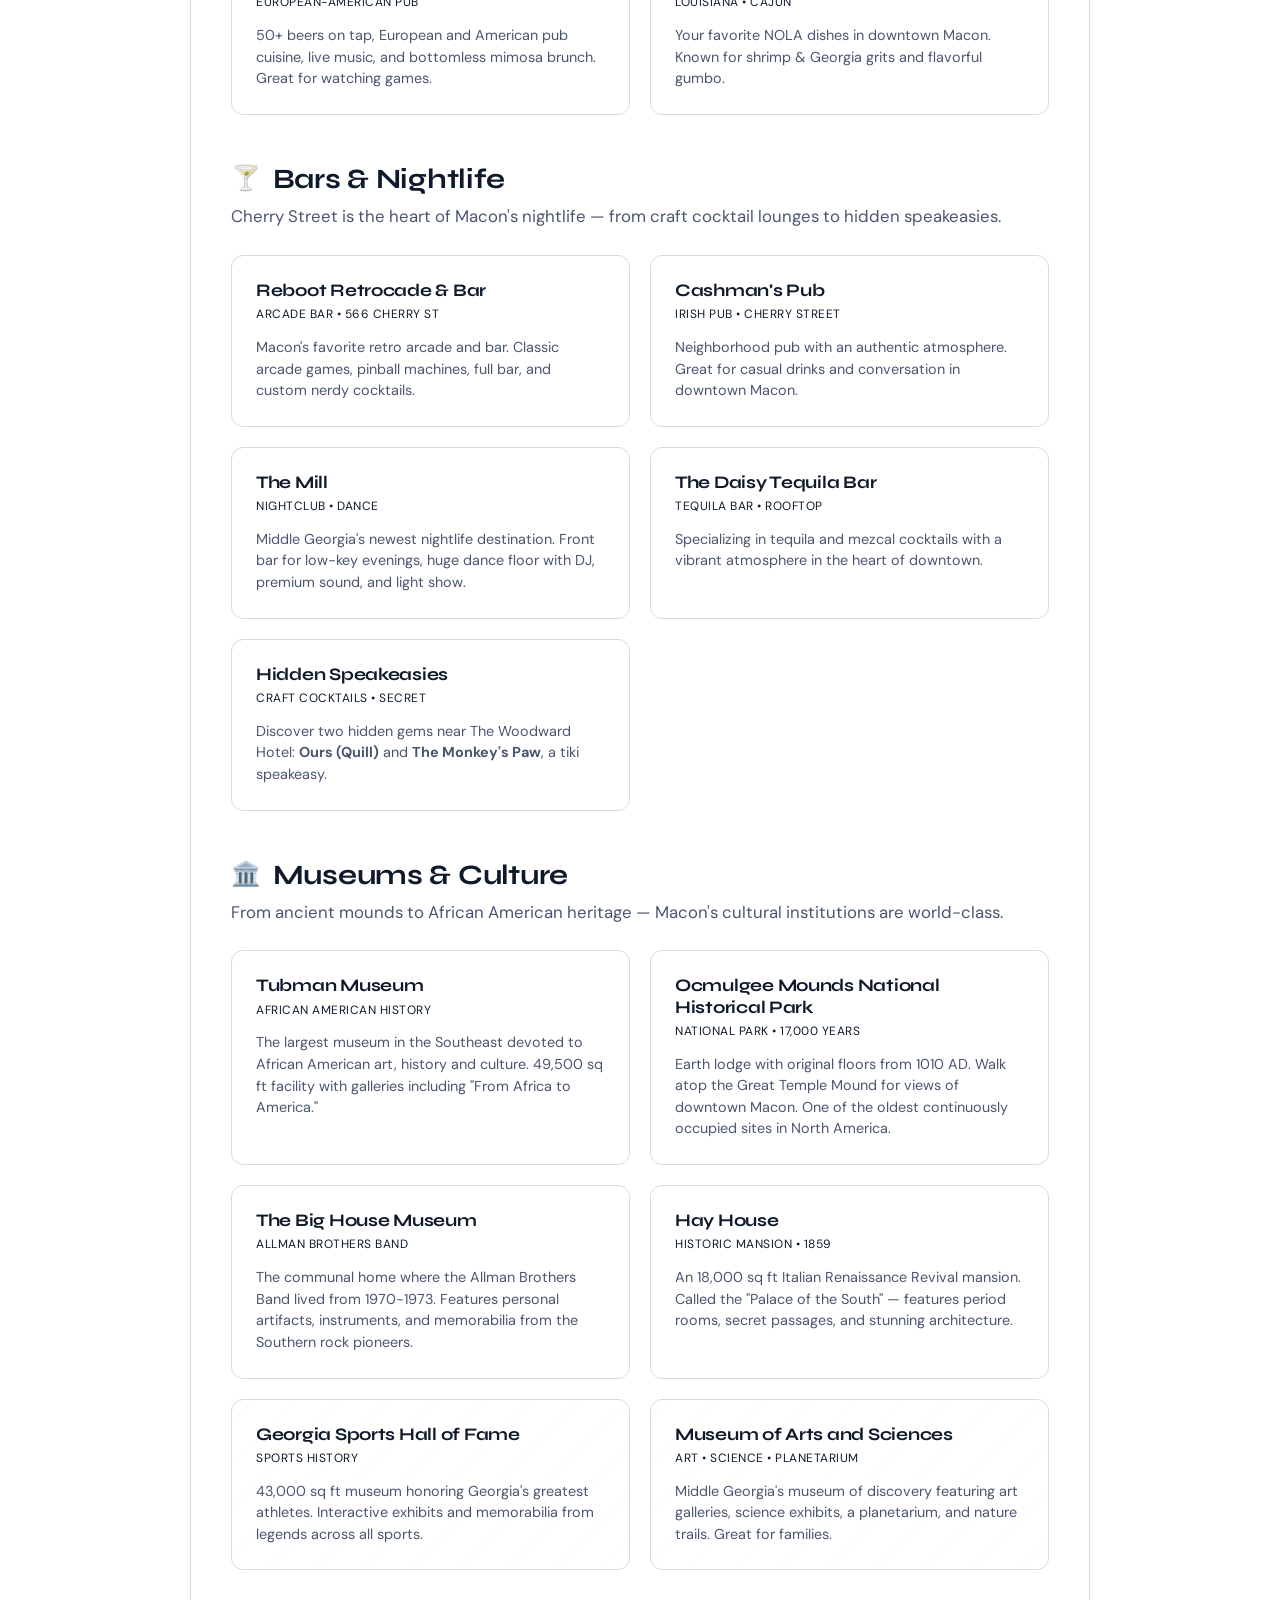
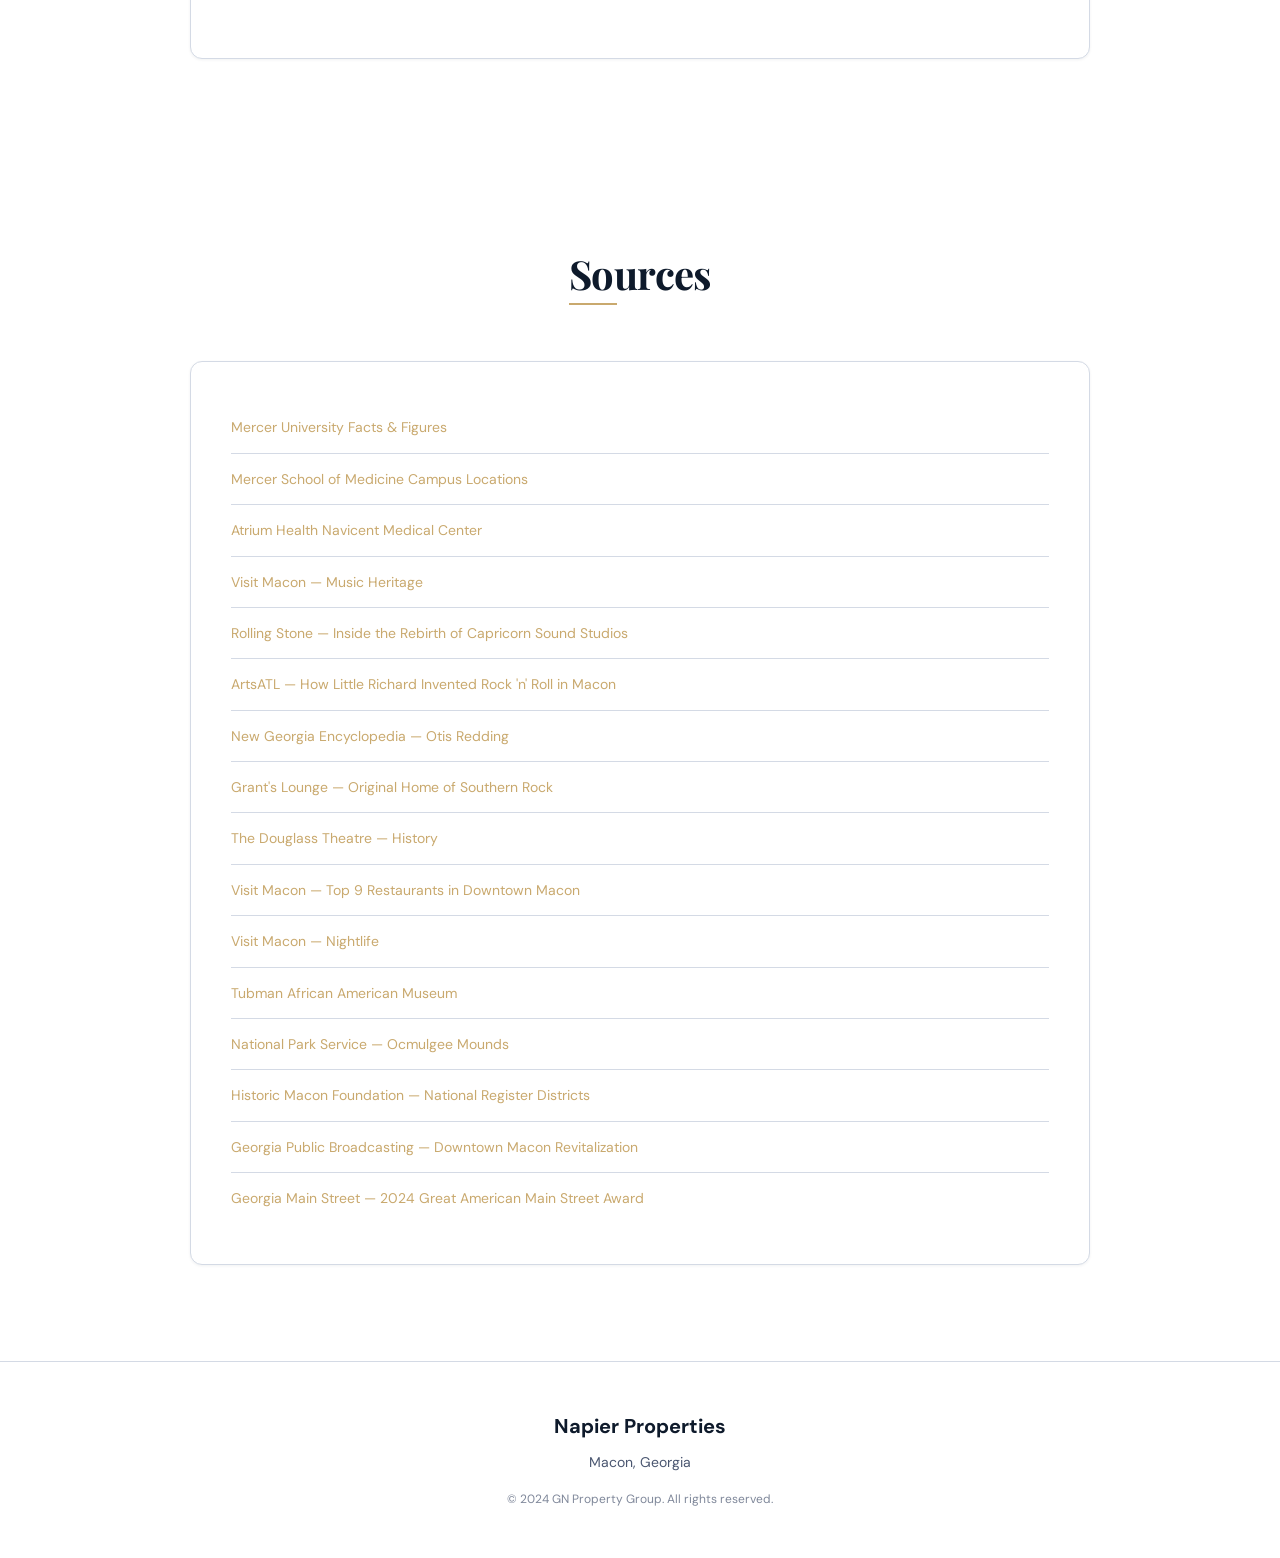
==== commit 1568c113: "Unify site around the editorial offering book The booklet (portfolio.html, renamed from carosel.html" ====
--- a/macon.html
+++ b/macon.html
@@ -30,6 +30,7 @@
     <!-- CSS Modules -->
     <link rel="stylesheet" href="css/main.css">
     <link rel="stylesheet" href="css/components.css">
+    <link rel="stylesheet" href="css/craft.css">
     <link rel="stylesheet" href="css/gallery.css">
     <link rel="stylesheet" href="css/responsive.css">
 
@@ -590,7 +591,6 @@
                 <a href="index.html#portfolio" class="nav-link">Portfolio</a>
                 <a href="macon.html" class="nav-link active">Macon</a>
                 <a href="rent.html" class="nav-link">Investment</a>
-                <a href="npv.html" class="nav-link">NPV</a>
                 <button class="btn-icon" id="themeToggleBtn" aria-label="Toggle Theme" style="margin-left: 1rem;">
                     <svg width="20" height="20" viewBox="0 0 24 24" fill="none" stroke="currentColor" stroke-width="2">
                         <path d="M21 12.79A9 9 0 1 1 11.21 3 7 7 0 0 0 21 12.79z"></path>
@@ -1323,7 +1323,3 @@
     <script src="js/app.js"></script>
 </body>
 </html>
-/script>
-</body>
-</html>
-l>
--- a/css/craft.css
+++ b/css/craft.css
@@ -0,0 +1,680 @@
+/* ============================================
+   CRAFT.CSS — Danish office · 19th-c bevel joinery
+   Loaded after main.css. Token-native light/dark.
+
+   Vocabulary:
+     raised face  — sits proud (buttons, active rail chip, KPI tablet)
+     recessed well — mortised in (mode rail, slider channel, fields)
+     pressed      — bevel inverts on :active
+
+   No rivets, no HUD. Warm paper wells, not clinical slate.
+   ============================================ */
+
+:root {
+    --craft-bevel-hi: color-mix(in srgb, var(--white) 72%, transparent);
+    --craft-bevel-mid: color-mix(in srgb, var(--text) 6%, transparent);
+    --craft-bevel-lo: color-mix(in srgb, var(--black) 14%, transparent);
+    --craft-bevel-deep: color-mix(in srgb, var(--black) 22%, transparent);
+    --craft-well: color-mix(in srgb, var(--accent-faint) 28%, var(--bg));
+    --craft-well-track: color-mix(in srgb, var(--accent-faint) 18%, var(--bg2));
+    --craft-face: var(--bg-card);
+    --craft-radius: 2px;
+    --craft-press: 90ms ease;
+}
+
+[data-theme="dark"] {
+    --craft-bevel-hi: color-mix(in srgb, var(--white) 14%, transparent);
+    --craft-bevel-mid: color-mix(in srgb, var(--white) 5%, transparent);
+    --craft-bevel-lo: color-mix(in srgb, var(--black) 35%, transparent);
+    --craft-bevel-deep: color-mix(in srgb, var(--black) 48%, transparent);
+    --craft-well: color-mix(in srgb, var(--surface2) 70%, var(--bg));
+    --craft-well-track: color-mix(in srgb, var(--surface3) 45%, var(--surface));
+}
+
+/* --------------------------------------------
+   RAISED FACE BUTTONS
+   .tool-btn (rent tools) · .export-btn · shared
+   -------------------------------------------- */
+.tool-btn,
+.export-btn {
+    appearance: none;
+    position: relative;
+    display: inline-flex;
+    align-items: center;
+    justify-content: center;
+    gap: 8px;
+    padding: 9px 16px;
+    font-family: var(--font-body);
+    font-size: 13.5px;
+    font-weight: 500;
+    letter-spacing: 0.01em;
+    color: var(--text);
+    background: var(--craft-face);
+    border: 1px solid var(--border);
+    border-radius: var(--craft-radius);
+    cursor: pointer;
+    user-select: none;
+    box-shadow:
+        inset 0 1px 0 var(--craft-bevel-hi),
+        inset 1px 0 0 var(--craft-bevel-hi),
+        inset 0 -1px 0 var(--craft-bevel-lo),
+        inset -1px 0 0 var(--craft-bevel-mid),
+        0 1px 2px var(--craft-bevel-lo);
+    transition:
+        color var(--transition-fast),
+        background var(--transition-fast),
+        border-color var(--transition-fast),
+        box-shadow var(--craft-press),
+        transform var(--craft-press);
+}
+
+.tool-btn:hover,
+.export-btn:hover {
+    border-color: color-mix(in srgb, var(--accent) 45%, var(--border));
+    color: var(--text);
+    background: color-mix(in srgb, var(--accent-faint) 55%, var(--craft-face));
+}
+
+.tool-btn:active:not(:disabled),
+.export-btn:active:not(:disabled) {
+    transform: translateY(1px);
+    box-shadow:
+        inset 0 1px 0 var(--craft-bevel-lo),
+        inset 1px 0 0 var(--craft-bevel-deep),
+        inset 0 -1px 0 var(--craft-bevel-hi),
+        inset -1px 0 0 var(--craft-bevel-mid),
+        inset 0 2px 3px var(--craft-bevel-lo);
+}
+
+.tool-btn:focus-visible,
+.export-btn:focus-visible {
+    outline: 2px solid var(--accent);
+    outline-offset: 3px;
+}
+
+.tool-btn:disabled {
+    opacity: 0.45;
+    cursor: not-allowed;
+    box-shadow:
+        inset 0 1px 0 var(--craft-bevel-hi),
+        inset 0 -1px 0 var(--craft-bevel-mid);
+}
+
+/* Primary gold face */
+.tool-btn.primary,
+.export-btn {
+    background: var(--accent);
+    border-color: color-mix(in srgb, var(--accent-dim) 70%, var(--border));
+    color: var(--accent-text);
+    box-shadow:
+        inset 0 1px 0 color-mix(in srgb, var(--white) 38%, transparent),
+        inset 1px 0 0 color-mix(in srgb, var(--white) 18%, transparent),
+        inset 0 -1px 0 color-mix(in srgb, var(--black) 18%, transparent),
+        inset -1px 0 0 color-mix(in srgb, var(--black) 10%, transparent),
+        0 1px 2px color-mix(in srgb, var(--black) 12%, transparent);
+}
+
+.tool-btn.primary:hover,
+.export-btn:hover {
+    background: var(--accent-dim);
+    border-color: var(--accent-dim);
+    color: var(--accent-text);
+}
+
+.tool-btn.primary:active:not(:disabled),
+.export-btn:active:not(:disabled) {
+    box-shadow:
+        inset 0 1px 0 color-mix(in srgb, var(--black) 20%, transparent),
+        inset 1px 0 0 color-mix(in srgb, var(--black) 14%, transparent),
+        inset 0 -1px 0 color-mix(in srgb, var(--white) 20%, transparent),
+        inset 0 2px 4px color-mix(in srgb, var(--black) 16%, transparent);
+}
+
+/* Export float position stays page-owned; craft owns the face */
+.export-btn {
+    position: fixed;
+    top: 100px;
+    right: 20px;
+    z-index: 1003;
+    padding: 11px 18px;
+    font-weight: 600;
+}
+
+/* --------------------------------------------
+   MODE RAIL — recessed well + raised active face
+   .mode-row houses .mode-btn
+   -------------------------------------------- */
+.mode-row {
+    display: inline-flex;
+    flex-wrap: wrap;
+    gap: 3px;
+    padding: 4px;
+    margin: 0 0 10px;
+    background: var(--craft-well);
+    border: 1px solid color-mix(in srgb, var(--border) 75%, var(--bg));
+    border-radius: var(--craft-radius);
+    box-shadow:
+        inset 0 1px 1px color-mix(in srgb, var(--black) 6%, transparent),
+        inset 0 -1px 0 var(--craft-bevel-hi);
+}
+
+.mode-btn {
+    appearance: none;
+    border: 1px solid transparent;
+    background: transparent;
+    color: var(--text2);
+    font-family: var(--font-body);
+    font-size: 13px;
+    font-weight: 500;
+    padding: 8px 14px;
+    border-radius: 1px;
+    cursor: pointer;
+    transition:
+        color var(--transition-fast),
+        background var(--transition-fast),
+        border-color var(--transition-fast),
+        box-shadow var(--transition-fast);
+}
+
+.mode-btn:hover {
+    color: var(--text);
+}
+
+.mode-btn.active,
+.mode-btn[aria-pressed="true"] {
+    color: var(--text);
+    background: var(--craft-face);
+    border-color: var(--border);
+    font-weight: 600;
+    box-shadow:
+        inset 0 1px 0 var(--craft-bevel-hi),
+        inset 0 -1px 0 var(--craft-bevel-lo),
+        0 1px 1px var(--craft-bevel-lo);
+}
+
+.mode-btn:focus-visible {
+    outline: 2px solid var(--accent);
+    outline-offset: 2px;
+}
+
+/* Compact latch used inside labels (closing costs On/Off) */
+.mode-btn.mode-btn--latch {
+    float: right;
+    padding: 3px 10px;
+    font-size: 11px;
+    background: var(--craft-face);
+    border: 1px solid color-mix(in srgb, var(--border) 75%, var(--bg));
+    box-shadow:
+        inset 0 1px 0 var(--craft-bevel-hi),
+        inset 0 -1px 0 var(--craft-bevel-lo);
+}
+
+.mode-btn.mode-btn--latch[aria-pressed="true"] {
+    background: color-mix(in srgb, var(--accent) 22%, var(--craft-well));
+    border-color: color-mix(in srgb, var(--accent) 40%, var(--border));
+    color: var(--accent-dim);
+}
+
+/* Mode note — soft well, not clinical bar */
+.mode-note {
+    font-size: 12px;
+    color: var(--text2);
+    background: var(--craft-well);
+    border: 1px solid color-mix(in srgb, var(--border) 75%, var(--bg));
+    border-left: 3px solid var(--accent);
+    padding: 10px 14px;
+    border-radius: 0 var(--craft-radius) var(--craft-radius) 0;
+    margin-bottom: 14px;
+    box-shadow:
+        inset 0 1px 1px color-mix(in srgb, var(--black) 4%, transparent);
+}
+
+/* --------------------------------------------
+   CONTROLS PANEL / BOX — moulded frame
+   -------------------------------------------- */
+.controls-panel {
+    background: var(--craft-face);
+    border: 1px solid var(--border);
+    border-radius: var(--craft-radius);
+    padding: 25px 30px;
+    margin: 25px 0;
+    box-shadow:
+        inset 0 1px 0 var(--craft-bevel-hi),
+        inset 0 -1px 0 var(--craft-bevel-lo),
+        var(--shadow-sm);
+}
+
+/* --------------------------------------------
+   SLIDER WELL + PLANED THUMB
+   Wrap each range in .slider-well in markup.
+   -------------------------------------------- */
+.slider-well {
+    padding: 10px 6px;
+    border-radius: var(--craft-radius);
+    background: var(--craft-well);
+    border: 1px solid color-mix(in srgb, var(--border) 70%, var(--bg));
+    box-shadow:
+        inset 0 1px 1px color-mix(in srgb, var(--black) 5%, transparent),
+        inset 0 -1px 0 var(--craft-bevel-hi);
+    margin-bottom: 8px;
+}
+
+.slider-well input[type="range"],
+.control-group input[type="range"],
+.ctl input[type="range"],
+input.craft-range {
+    -webkit-appearance: none;
+    appearance: none;
+    display: block;
+    width: 100%;
+    height: 4px;
+    border-radius: 1px;
+    background: linear-gradient(
+        90deg,
+        var(--accent) 0%,
+        var(--accent) var(--pct, 50%),
+        var(--craft-well-track) var(--pct, 50%),
+        var(--craft-well-track) 100%
+    );
+    border: none;
+    outline: none;
+    cursor: pointer;
+    margin: 0;
+}
+
+.slider-well input[type="range"]::-webkit-slider-thumb,
+.control-group input[type="range"]::-webkit-slider-thumb,
+.ctl input[type="range"]::-webkit-slider-thumb,
+input.craft-range::-webkit-slider-thumb {
+    -webkit-appearance: none;
+    appearance: none;
+    width: 16px;
+    height: 16px;
+    border-radius: 1px;
+    background: var(--craft-face);
+    border: 1px solid var(--border2);
+    box-shadow:
+        inset 0 1px 0 var(--craft-bevel-hi),
+        inset 0 -1px 0 var(--craft-bevel-lo),
+        0 1px 2px var(--craft-bevel-lo);
+    cursor: grab;
+}
+
+.slider-well input[type="range"]::-webkit-slider-thumb:active,
+.control-group input[type="range"]::-webkit-slider-thumb:active,
+.ctl input[type="range"]::-webkit-slider-thumb:active {
+    cursor: grabbing;
+    box-shadow:
+        inset 0 1px 0 var(--craft-bevel-lo),
+        inset 0 -1px 0 var(--craft-bevel-hi);
+}
+
+.slider-well input[type="range"]::-moz-range-thumb,
+.control-group input[type="range"]::-moz-range-thumb,
+.ctl input[type="range"]::-moz-range-thumb,
+input.craft-range::-moz-range-thumb {
+    width: 16px;
+    height: 16px;
+    border-radius: 1px;
+    background: var(--craft-face);
+    border: 1px solid var(--border2);
+    box-shadow:
+        inset 0 1px 0 var(--craft-bevel-hi),
+        inset 0 -1px 0 var(--craft-bevel-lo),
+        0 1px 2px var(--craft-bevel-lo);
+    cursor: grab;
+}
+
+.slider-well input[type="range"]:focus-visible,
+.control-group input[type="range"]:focus-visible,
+.ctl input[type="range"]:focus-visible {
+    outline: 2px solid var(--accent);
+    outline-offset: 6px;
+}
+
+.control-group input[type="range"]:disabled {
+    opacity: 0.35;
+    cursor: not-allowed;
+}
+
+/* Hero accent thumb (NPV hurdle) — gold face block, not neon ball */
+input[type="range"].hero::-webkit-slider-thumb {
+    background: var(--accent);
+    border-color: var(--accent-dim);
+    box-shadow:
+        inset 0 1px 0 color-mix(in srgb, var(--white) 35%, transparent),
+        inset 0 -1px 0 color-mix(in srgb, var(--black) 16%, transparent);
+}
+
+input[type="range"].hero::-moz-range-thumb {
+    background: var(--accent);
+    border-color: var(--accent-dim);
+}
+
+/* --------------------------------------------
+   FIELDS — recessed wells
+   -------------------------------------------- */
+.control-group input[type="number"],
+.rent-input {
+    width: 100%;
+    padding: 9px 12px;
+    font-size: 14px;
+    font-weight: 500;
+    font-variant-numeric: tabular-nums;
+    color: var(--text);
+    background: var(--craft-well);
+    border: 1px solid color-mix(in srgb, var(--border) 75%, var(--bg));
+    border-radius: var(--craft-radius);
+    box-shadow:
+        inset 0 1px 1px color-mix(in srgb, var(--black) 5%, transparent),
+        inset 0 -1px 0 var(--craft-bevel-hi);
+    transition:
+        border-color var(--transition-fast),
+        box-shadow var(--transition-fast),
+        background var(--transition-fast);
+}
+
+.rent-input {
+    max-width: 110px;
+    font-family: var(--font-mono);
+    font-size: 13px;
+    text-align: right;
+    padding: 6px 8px;
+}
+
+.control-group input[type="number"]:focus,
+.rent-input:focus {
+    outline: none;
+    border-color: color-mix(in srgb, var(--accent) 55%, var(--border));
+    background: var(--craft-face);
+    box-shadow:
+        inset 0 1px 0 var(--craft-bevel-hi),
+        0 0 0 3px color-mix(in srgb, var(--accent) 18%, transparent);
+}
+
+.control-group label {
+    font-size: 11px;
+    text-transform: uppercase;
+    letter-spacing: 0.12em;
+    color: var(--text3);
+    margin-bottom: 8px;
+    font-weight: 600;
+}
+
+.control-value {
+    font-family: var(--font-display);
+    font-size: 1.25rem;
+    font-weight: 600;
+    letter-spacing: -0.02em;
+    color: var(--text);
+    text-align: center;
+    font-variant-numeric: tabular-nums;
+}
+
+/* --------------------------------------------
+   KPI / LIVE METRICS — framed tablets
+   .live-metric (rent) · .metric (npv)
+   -------------------------------------------- */
+.live-metric,
+.metric {
+    background: var(--craft-face);
+    border: 1px solid var(--border);
+    border-radius: var(--craft-radius);
+    padding: 14px 12px 12px;
+    text-align: left;
+    box-shadow:
+        inset 0 1px 0 var(--craft-bevel-hi),
+        inset 0 -1px 0 var(--craft-bevel-lo),
+        var(--shadow-sm);
+    transition: border-color var(--transition-fast), box-shadow var(--transition-fast);
+}
+
+.live-metric:hover,
+.live-metric.updating,
+.metric:hover,
+.metric.feature {
+    border-color: color-mix(in srgb, var(--accent) 40%, var(--border));
+}
+
+.live-metric.updating {
+    box-shadow:
+        inset 0 1px 0 var(--craft-bevel-hi),
+        inset 0 -1px 0 var(--craft-bevel-lo),
+        0 0 0 3px color-mix(in srgb, var(--accent) 18%, transparent);
+}
+
+.metric.feature {
+    border-width: 1px;
+    border-color: color-mix(in srgb, var(--accent) 55%, var(--border));
+}
+
+.live-metric-label,
+.metric-label {
+    font-size: 10.5px;
+    font-weight: 600;
+    letter-spacing: 0.12em;
+    text-transform: uppercase;
+    color: var(--text3);
+    margin-bottom: 6px;
+}
+
+.live-metric-value,
+.metric-value {
+    font-family: var(--font-display);
+    font-size: 1.2rem;
+    font-weight: 600;
+    letter-spacing: -0.02em;
+    color: var(--text);
+    font-variant-numeric: tabular-nums;
+    line-height: 1.15;
+}
+
+.live-metric-value.positive,
+.metric-value.pos,
+.pos {
+    color: var(--success);
+}
+
+.live-metric-value.negative,
+.metric-value.neg,
+.neg {
+    color: var(--danger);
+}
+
+.live-metrics {
+    display: grid;
+    grid-template-columns: repeat(5, 1fr);
+    gap: 12px;
+    margin: 20px 0;
+}
+
+/* --------------------------------------------
+   NPV control surface + upload face
+   -------------------------------------------- */
+.controls {
+    display: grid;
+    grid-template-columns: repeat(auto-fit, minmax(215px, 1fr));
+    gap: 1.15rem 1.6rem;
+    background: var(--craft-face);
+    border: 1px solid var(--border);
+    border-radius: var(--craft-radius);
+    padding: 1.5rem;
+    box-shadow:
+        inset 0 1px 0 var(--craft-bevel-hi),
+        inset 0 -1px 0 var(--craft-bevel-lo),
+        var(--shadow-sm);
+}
+
+.ctl label {
+    display: flex;
+    justify-content: space-between;
+    align-items: baseline;
+    font-size: 11px;
+    font-weight: 600;
+    letter-spacing: 0.1em;
+    text-transform: uppercase;
+    color: var(--text3);
+    margin-bottom: 0.55rem;
+}
+
+.ctl .val {
+    font-family: var(--font-display);
+    font-size: 0.95rem;
+    font-weight: 600;
+    letter-spacing: -0.01em;
+    text-transform: none;
+    color: var(--text);
+    font-variant-numeric: tabular-nums;
+}
+
+.ctl .val.hero {
+    color: var(--accent-dim);
+}
+
+.upload-btn {
+    display: inline-flex;
+    align-items: center;
+    gap: 0.55rem;
+    padding: 0.62rem 1.05rem;
+    border-radius: var(--craft-radius);
+    cursor: pointer;
+    font-family: var(--font-body);
+    font-size: 0.82rem;
+    font-weight: 500;
+    letter-spacing: 0.01em;
+    color: var(--text);
+    background: var(--craft-face);
+    border: 1px solid var(--border);
+    box-shadow:
+        inset 0 1px 0 var(--craft-bevel-hi),
+        inset 1px 0 0 var(--craft-bevel-hi),
+        inset 0 -1px 0 var(--craft-bevel-lo),
+        inset -1px 0 0 var(--craft-bevel-mid),
+        0 1px 2px var(--craft-bevel-lo);
+    transition:
+        border-color var(--transition-fast),
+        color var(--transition-fast),
+        box-shadow var(--craft-press),
+        transform var(--craft-press),
+        background var(--transition-fast);
+}
+
+.upload-btn:hover,
+.upload-btn:focus-visible {
+    outline: none;
+    color: var(--text);
+    border-color: color-mix(in srgb, var(--accent) 45%, var(--border));
+    background: color-mix(in srgb, var(--accent-faint) 55%, var(--craft-face));
+}
+
+.upload-btn:active {
+    transform: translateY(1px);
+    box-shadow:
+        inset 0 1px 0 var(--craft-bevel-lo),
+        inset 1px 0 0 var(--craft-bevel-deep),
+        inset 0 -1px 0 var(--craft-bevel-hi),
+        inset 0 2px 3px var(--craft-bevel-lo);
+}
+
+/* --------------------------------------------
+   PORTFOLIO NAV CTA / secondary buttons
+   (components.css pages that also load craft.css)
+   -------------------------------------------- */
+.nav-cta,
+.btn-secondary,
+.btn-glass {
+    border-radius: var(--craft-radius);
+    background: var(--craft-face);
+    box-shadow:
+        inset 0 1px 0 var(--craft-bevel-hi),
+        inset 0 -1px 0 var(--craft-bevel-lo),
+        0 1px 2px var(--craft-bevel-lo);
+}
+
+.nav-cta:hover,
+.btn-secondary:hover,
+.btn-glass:hover {
+    background: var(--accent);
+    color: var(--accent-text);
+    border-color: var(--accent-dim);
+    box-shadow:
+        inset 0 1px 0 color-mix(in srgb, var(--white) 30%, transparent),
+        inset 0 -1px 0 color-mix(in srgb, var(--black) 14%, transparent);
+}
+
+.nav-cta:active,
+.btn-secondary:active,
+.btn-glass:active {
+    transform: translateY(1px);
+    box-shadow:
+        inset 0 1px 0 color-mix(in srgb, var(--black) 16%, transparent),
+        inset 0 -1px 0 color-mix(in srgb, var(--white) 18%, transparent);
+}
+
+.btn-primary {
+    border-radius: var(--craft-radius);
+    color: var(--accent-text);
+    background: var(--accent);
+    border: 1px solid color-mix(in srgb, var(--accent-dim) 70%, var(--border));
+    box-shadow:
+        inset 0 1px 0 color-mix(in srgb, var(--white) 38%, transparent),
+        inset 0 -1px 0 color-mix(in srgb, var(--black) 18%, transparent),
+        0 1px 2px color-mix(in srgb, var(--black) 12%, transparent);
+}
+
+.btn-primary:hover {
+    background: var(--accent-dim);
+    transform: none;
+}
+
+.btn-primary:active {
+    transform: translateY(1px);
+    box-shadow:
+        inset 0 1px 0 color-mix(in srgb, var(--black) 18%, transparent),
+        inset 0 2px 3px color-mix(in srgb, var(--black) 14%, transparent);
+}
+
+.btn-icon {
+    border-radius: var(--craft-radius);
+    background: var(--craft-face);
+    box-shadow:
+        inset 0 1px 0 var(--craft-bevel-hi),
+        inset 0 -1px 0 var(--craft-bevel-lo);
+}
+
+.btn-icon:hover {
+    transform: none;
+    background: color-mix(in srgb, var(--accent-faint) 55%, var(--craft-face));
+    border-color: color-mix(in srgb, var(--accent) 45%, var(--border));
+}
+
+/* --------------------------------------------
+   Print / mobile helpers (layout only)
+   -------------------------------------------- */
+@media (max-width: 768px) {
+    .export-btn {
+        top: auto;
+        bottom: 20px;
+        right: 16px;
+    }
+
+    .live-metrics {
+        grid-template-columns: repeat(3, 1fr);
+    }
+}
+
+@media (max-width: 480px) {
+    .live-metrics {
+        grid-template-columns: repeat(2, 1fr);
+    }
+
+    .export-btn span.export-label {
+        display: none;
+    }
+}
+
+@media print {
+    .export-btn {
+        display: none !important;
+    }
+}
--- a/css/gallery.css
+++ b/css/gallery.css
@@ -45,19 +45,112 @@
     max-width: 1200px;
     height: 95vh;
     max-height: 95vh;
-    background: var(--surface);
+    background: var(--craft-face, var(--surface));
     border: 1px solid var(--border);
-    border-radius: var(--radius-lg);
-    box-shadow: var(--shadow-xl);
+    border-radius: var(--craft-radius, 2px);
+    box-shadow:
+        inset 0 1px 0 var(--craft-bevel-hi, transparent),
+        inset 0 -1px 0 var(--craft-bevel-lo, transparent),
+        var(--shadow-xl);
     display: flex;
     flex-direction: column;
     overflow: hidden;
-    transform: scale(0.96) translateY(20px);
-    transition: transform var(--transition-base);
+    transform: scale(0.985) translateY(18px);
+    transition: transform 240ms cubic-bezier(0.2, 0.8, 0.2, 1), width var(--transition-base), height var(--transition-base);
+}
+
+.modal-container.fullscreen {
+    max-width: 100vw !important;
+    height: 100vh !important;
+    max-height: 100vh !important;
+    border-radius: 0 !important;
+    border: none !important;
 }
 
 .modal-overlay.active .modal-container {
     transform: scale(1) translateY(0);
+}
+
+/* Modal Toolbar Controls */
+.modal-actions {
+    display: flex;
+    align-items: center;
+    gap: 0.5rem;
+    flex-wrap: wrap;
+}
+
+/* Mode rail for Photos / Flyer (matches craft.css wells) */
+.modal-btn-group {
+    display: inline-flex;
+    flex-wrap: wrap;
+    gap: 3px;
+    background: var(--craft-well, var(--bg-body));
+    border: 1px solid color-mix(in srgb, var(--border) 75%, var(--bg));
+    border-radius: var(--craft-radius, 2px);
+    padding: 3px;
+    box-shadow:
+        inset 0 1px 1px color-mix(in srgb, var(--black) 6%, transparent),
+        inset 0 -1px 0 var(--craft-bevel-hi, transparent);
+}
+
+.modal-btn {
+    background: transparent;
+    border: 1px solid transparent;
+    color: var(--text2);
+    font-family: var(--font-body);
+    font-size: 12.5px;
+    font-weight: 500;
+    padding: 0.45rem 0.85rem;
+    border-radius: 1px;
+    cursor: pointer;
+    transition:
+        color var(--transition-fast),
+        background var(--transition-fast),
+        border-color var(--transition-fast),
+        box-shadow var(--transition-fast);
+    display: inline-flex;
+    align-items: center;
+    gap: 0.35rem;
+}
+
+.modal-btn:hover {
+    color: var(--text);
+}
+
+.modal-btn.active {
+    background: var(--craft-face, var(--surface));
+    color: var(--text);
+    border-color: var(--border);
+    font-weight: 600;
+    box-shadow:
+        inset 0 1px 0 var(--craft-bevel-hi, transparent),
+        inset 0 -1px 0 var(--craft-bevel-lo, transparent),
+        0 1px 1px var(--craft-bevel-lo, transparent);
+}
+
+/* Flyer stage: must flex-fill the modal body so the iframe is visible */
+.modal-flyer-container {
+    display: none;
+    flex: 1 1 auto;
+    min-height: 0;
+    width: 100%;
+    position: relative;
+    background: var(--bg-body);
+}
+
+.modal-flyer-container.active {
+    display: flex;
+    flex-direction: column;
+}
+
+.modal-flyer-frame {
+    flex: 1 1 auto;
+    width: 100%;
+    height: 100%;
+    min-height: 0;
+    border: none;
+    display: block;
+    background: var(--bg);
 }
 
 /* --------------------------------------------
@@ -69,8 +162,9 @@
     align-items: flex-start;
     justify-content: space-between;
     padding: var(--space-5) var(--space-6);
-    border-bottom: 1px solid var(--border);
-    background: var(--surface);
+    border-bottom: 1px solid color-mix(in srgb, var(--border) 80%, var(--bg));
+    background: var(--craft-well, var(--surface));
+    box-shadow: inset 0 1px 0 var(--craft-bevel-hi, transparent);
 }
 
 .modal-title-group {
@@ -94,10 +188,15 @@
     display: flex;
     align-items: center;
     justify-content: center;
-    width: 44px;
-    height: 44px;
+    width: 40px;
+    height: 40px;
     color: var(--text2);
-    border-radius: var(--radius-full);
+    border: 1px solid var(--border);
+    border-radius: var(--craft-radius, 2px);
+    background: var(--craft-face, var(--surface));
+    box-shadow:
+        inset 0 1px 0 var(--craft-bevel-hi, transparent),
+        inset 0 -1px 0 var(--craft-bevel-lo, transparent);
     transition: all var(--transition-fast);
     flex-shrink: 0;
     margin-left: var(--space-4);
@@ -105,7 +204,15 @@
 
 .modal-close:hover {
     color: var(--text);
-    background: var(--surface2);
+    border-color: color-mix(in srgb, var(--accent) 40%, var(--border));
+    background: color-mix(in srgb, var(--accent-faint) 55%, var(--craft-face, var(--surface)));
+}
+
+.modal-close:active {
+    transform: translateY(1px);
+    box-shadow:
+        inset 0 1px 0 var(--craft-bevel-lo, transparent),
+        inset 0 -1px 0 var(--craft-bevel-hi, transparent);
 }
 
 /* --------------------------------------------
